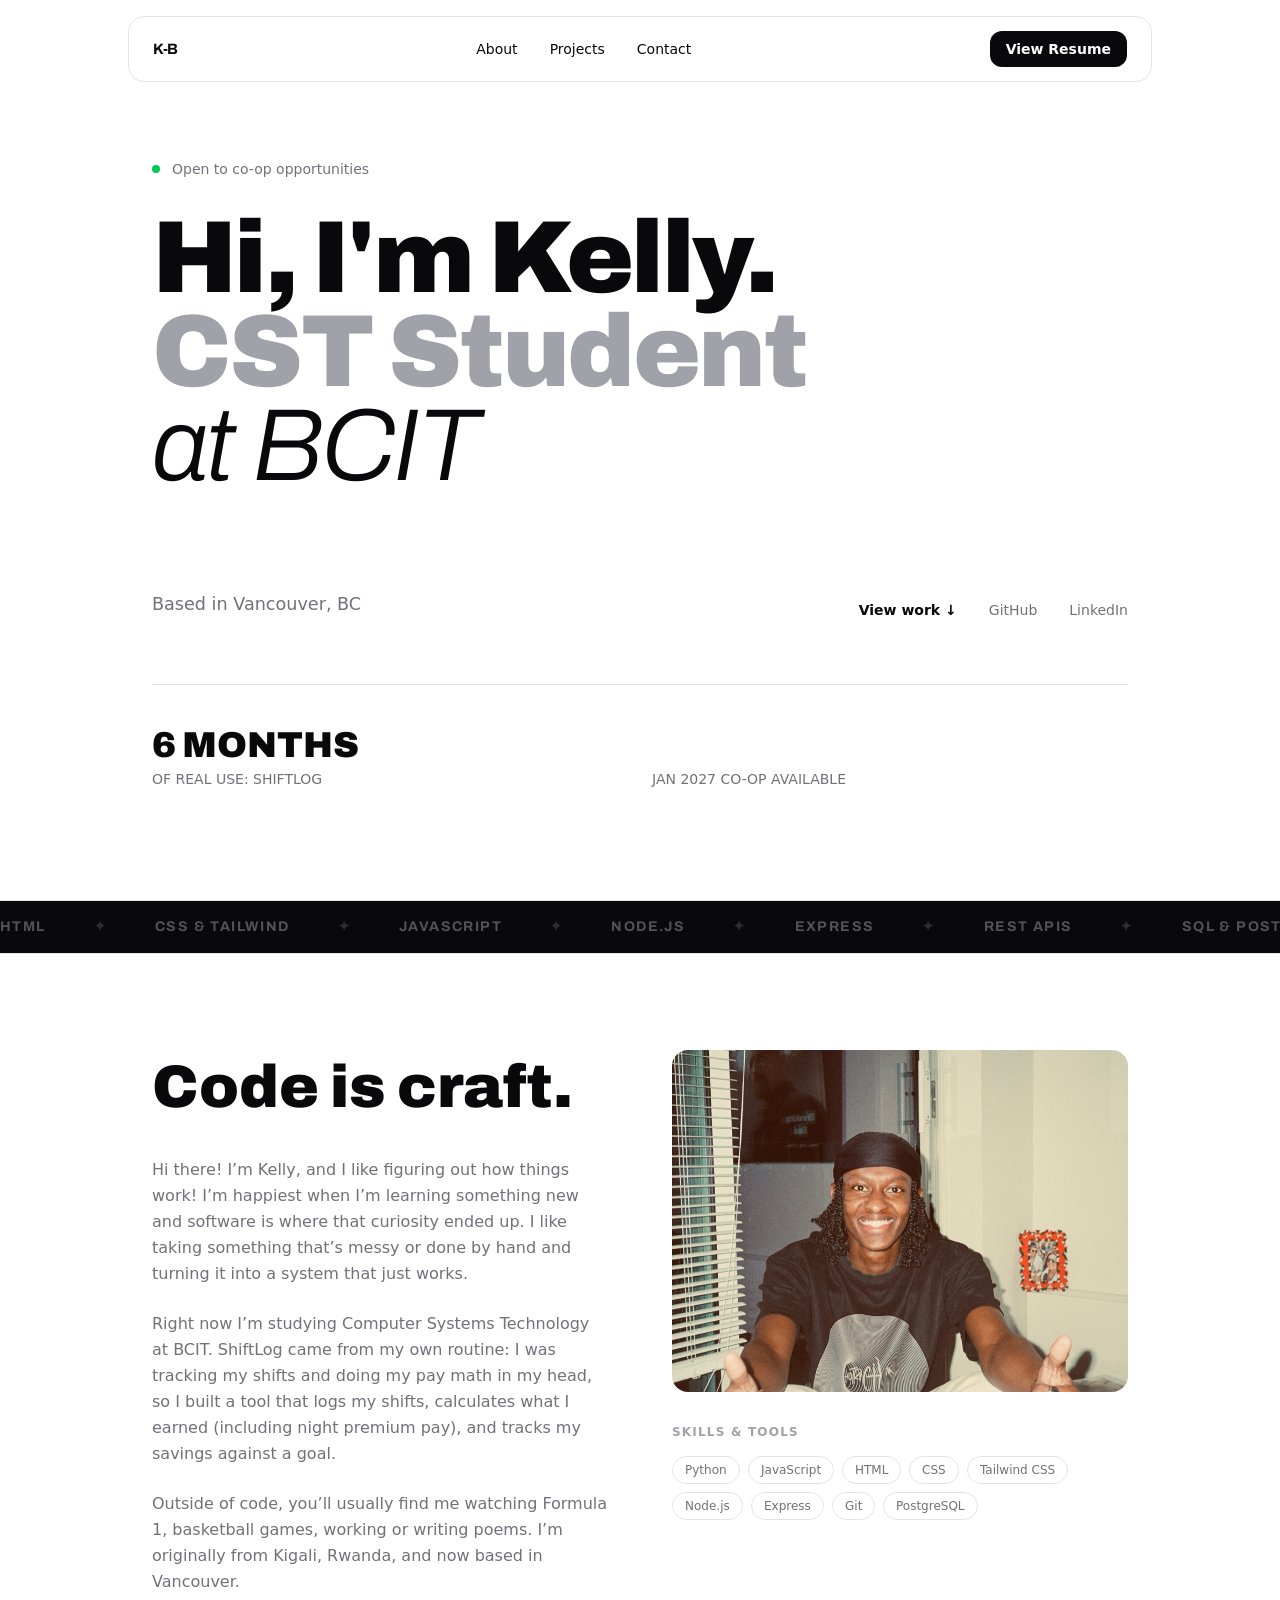
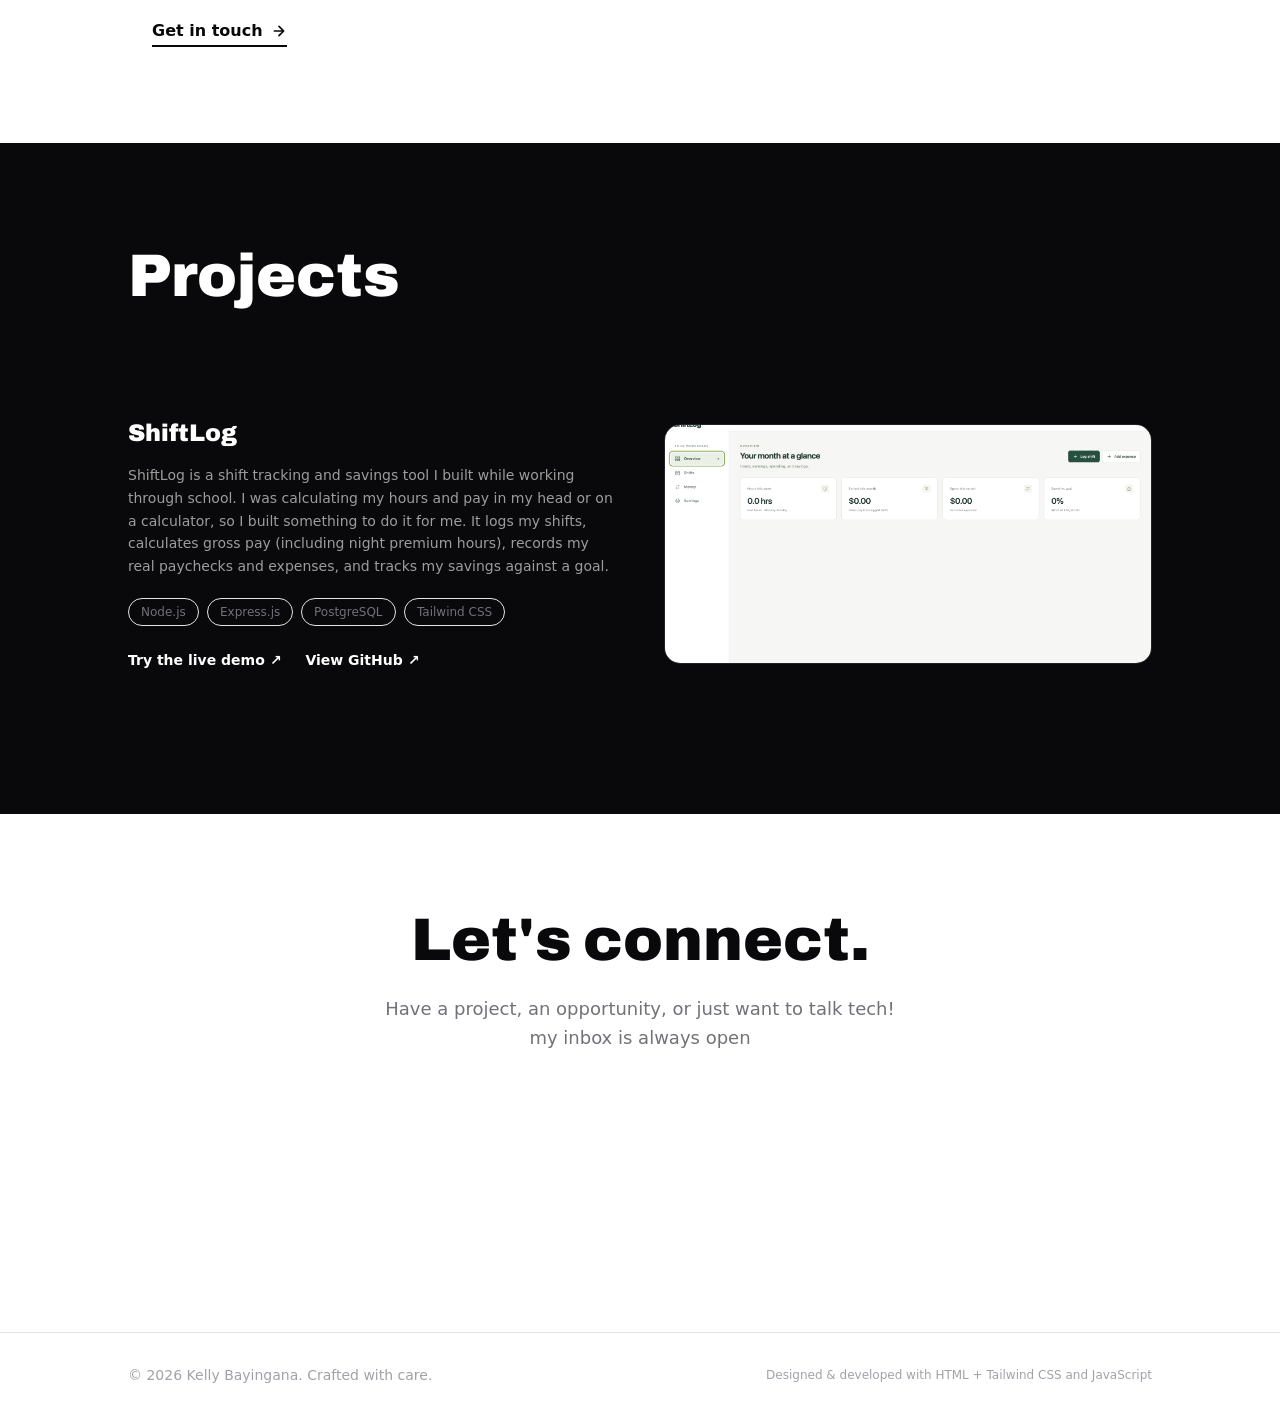
==== index.html @ 6900aba5 "Fix screenshot and resume, update skills and About, compress photo" ====
<!doctype html>
<html lang="en" class="scroll-smooth">
  <head>
    <!-- Google tag (gtag.js) -->
    <script
      async
      src="https://www.googletagmanager.com/gtag/js?id=G-3P38XYFNB3"
    ></script>
    <script>
      window.dataLayer = window.dataLayer || [];
      function gtag() {
        dataLayer.push(arguments);
      }
      gtag("js", new Date());

      gtag("config", "G-3P38XYFNB3");
    </script>
    <meta charset="UTF-8" />
    <meta name="viewport" content="width=device-width, initial-scale=1.0" />
    <title>Kelly Bayingana — CST Student</title>
    <link rel="preconnect" href="https://fonts.googleapis.com" />
    <link rel="preconnect" href="https://fonts.gstatic.com" crossorigin />
    <link
      href="https://fonts.googleapis.com/css2?family=Archivo:wght@300;400;500;600;700;800;900&family=Space+Grotesk:wght@300;400;500;600;700&display=swap"
      rel="stylesheet"
    />
    <!-- Tailwind compiled output -->
    <link rel="stylesheet" href="css/output.css" />
  </head>
  <body class="overflow-x-hidden">
    <!-- ── NAVBAR ────────────────────────────────── -->
    <header class="fixed top-4 left-4 right-4 z-50">
      <nav
        class="nav-blur border border-[#E4E4E7] rounded-2xl px-6 py-3.5 flex items-center justify-between max-w-5xl mx-auto"
      >
        <a
          href="#"
          class="nav-logo font-bold text-[15px] tracking-tight text-[#09090B]"
          style="font-family: &quot;Archivo&quot;, sans-serif"
          >K-B</a
        >
        <ul class="hidden md:flex items-center gap-8">
          <li>
            <a href="#about" class="nav-link text-sm font-medium">About</a>
          </li>
          <li>
            <a href="#work" class="nav-link text-sm font-medium">Projects</a>
          </li>
          <li>
            <a href="#contact" class="nav-link text-sm font-medium">Contact</a>
          </li>
        </ul>
        <a
          href="assets/RESUME.pdf?v=c0b8d7e1"
          target="_blank"
          class="nav-cta hidden md:inline-flex text-sm font-semibold px-4 py-2 bg-[#09090B] text-white rounded-xl hover:bg-zinc-800 transition-colors duration-200 cursor-pointer"
        >
          View Resume
        </a>

        <!-- Hamburger button — mobile only -->
        <button
          id="menuBtn"
          class="md:hidden flex items-center justify-center p-2 rounded-xl text-[#09090B] hover:bg-black/5 transition-colors duration-200 cursor-pointer"
          aria-label="Toggle menu"
        >
          <svg
            width="20"
            height="20"
            viewBox="0 0 24 24"
            fill="none"
            stroke="currentColor"
            stroke-width="2"
            stroke-linecap="round"
          >
            <line x1="3" y1="6" x2="21" y2="6" />
            <line x1="3" y1="12" x2="21" y2="12" />
            <line x1="3" y1="18" x2="21" y2="18" />
          </svg>
        </button>
      </nav>

      <!-- Mobile menu dropdown -->
      <div
        id="mobileMenu"
        class="hidden md:hidden mt-2 nav-blur border border-[#E4E4E7] rounded-2xl px-6 py-5 max-w-5xl mx-auto"
      >
        <ul class="flex flex-col gap-5">
          <li>
            <a href="#about" class="nav-link text-sm font-medium">About</a>
          </li>
          <li>
            <a href="#work" class="nav-link text-sm font-medium">Projects</a>
          </li>
          <li>
            <a href="#contact" class="nav-link text-sm font-medium">Contact</a>
          </li>
          <li class="pt-1 border-t border-[#E4E4E7]">
            <a
              href="assets/RESUME.pdf?v=c0b8d7e1"
              target="_blank"
              class="nav-cta inline-flex text-sm font-semibold px-4 py-2 bg-[#09090B] text-white rounded-xl hover:bg-zinc-800 transition-colors duration-200 cursor-pointer"
            >
              View Resume
            </a>
          </li>
        </ul>
      </div>
    </header>

    <!-- ── HERO ────────────────────────────────────── -->
    <section
      class="min-h-screen flex flex-col justify-center pt-28 pb-16 px-6 max-w-5xl mx-auto"
    >
      <div class="flex items-center gap-3 mb-8 reveal">
        <span class="w-2 h-2 rounded-full bg-green-500 animate-pulse"></span>
        <span class="text-sm text-[#71717A] font-medium"
          >Open to co-op opportunities</span
        >
      </div>

      <h1
        class="font-black text-[clamp(3rem,8vw,7rem)] leading-[0.92] tracking-tight text-[#09090B] mb-8 reveal reveal-delay-1"
        style="font-family: &quot;Archivo&quot;, sans-serif"
      >
        Hi, I'm Kelly.<br />
        <span class="text-[#A1A1AA]">CST Student </span><br />
        <span class="italic font-light"> at BCIT</span>
      </h1>

      <div
        class="flex flex-col md:flex-row md:items-end justify-between gap-16 reveal reveal-delay-2"
      >
        <p class="text-[1.1rem] text-[#71717A] leading-[1.8] max-w-[38rem]">
          <br />
          <br />
          Based in Vancouver, BC <br />
        </p>
        <div class="flex gap-8 shrink-0 items-center">
          <a
            href="#work"
            class="group link-hover text-sm font-semibold text-[#09090B] cursor-pointer"
            >View work <span class="arrow-bounce inline-block">↓</span></a
          >
          <a
            href="https://github.com/bayingana55"
            target="_blank"
            rel="noopener"
            class="link-hover text-sm font-medium text-[#71717A] hover:text-[#000000] transition-colors duration-300 cursor-pointer"
            >GitHub</a
          >
          <a
            href="https://www.linkedin.com/in/kelly-r-bayingana-7097701ba"
            target="_blank"
            rel="noopener"
            class="link-hover text-sm font-medium text-[#71717A] hover:text-[#0A66C2] transition-colors duration-300 cursor-pointer"
            >LinkedIn</a
          >
        </div>
      </div>

      <!-- Stats -->
      <div
        class="mt-16 pt-10 border-t border-[#E4E4E7] grid grid-cols-2 gap-6 reveal reveal-delay-3"
      >
        <div>
          <p
            class="font-black text-4xl text-[#09090B] stat-number"
            style="font-family: &quot;Archivo&quot;, sans-serif"
          >
            6 MONTHS
          </p>
          <p class="text-sm text-[#71717A] mt-1">OF REAL USE: SHIFTLOG</p>
        </div>
        <div>
          <p
            class="font-black text-4xl text-[#09090B] stat-number"
            style="font-family: &quot;Archivo&quot;, sans-serif"
          >
            <br />
          </p>
          <p class="text-sm text-[#71717A] mt-1">JAN 2027 CO-OP AVAILABLE</p>
        </div>
      </div>
    </section>

    <!-- ── MARQUEE ──────────────────────────────────── -->
    <div class="border-y border-[#E4E4E7] bg-[#09090B] py-4 overflow-hidden">
      <div
        class="flex whitespace-nowrap"
        style="animation: marquee 20s linear infinite"
      >
        <span
          class="marquee-inner flex gap-12 pr-12 text-white/30 font-bold text-sm uppercase tracking-widest"
          style="font-family: &quot;Archivo&quot;, sans-serif"
        >
          <span>HTML</span
          ><span class="text-white/15" aria-hidden="true">✦</span>
          <span>CSS &amp; TAILWIND</span
          ><span class="text-white/15" aria-hidden="true">✦</span>
          <span>JAVASCRIPT</span
          ><span class="text-white/15" aria-hidden="true">✦</span>
          <span>NODE.JS</span
          ><span class="text-white/15" aria-hidden="true">✦</span>
          <span>EXPRESS</span
          ><span class="text-white/15" aria-hidden="true">✦</span>
          <span>REST APIS</span
          ><span class="text-white/15" aria-hidden="true">✦</span>
          <span>SQL &amp; POSTGRESQL</span
          ><span class="text-white/15" aria-hidden="true">✦</span>
          <span>GIT &amp; GITHUB</span
          ><span class="text-white/15" aria-hidden="true">✦</span>
          <span>GITHUB ACTIONS</span
          ><span class="text-white/15" aria-hidden="true">✦</span>
          <span>PLAYWRIGHT TESTING</span
          ><span class="text-white/15" aria-hidden="true">✦</span>
          <span>PYTHON</span
          ><span class="text-white/15" aria-hidden="true">✦</span>
          <span>JAVA</span
          ><span class="text-white/15" aria-hidden="true">✦</span>
      </div>
    </div>

    <!-- ── ABOUT ────────────────────────────────────── -->
    <section id="about" class="py-24 px-6 max-w-5xl mx-auto">
      <div class="grid grid-cols-1 md:grid-cols-2 gap-16 items-start">
        <div>
          <h2
            class="font-black text-5xl md:text-6xl text-[#09090B] leading-tight mb-8 reveal reveal-delay-1"
            style="font-family: &quot;Archivo&quot;, sans-serif"
          >
            Code is craft.<br />
          </h2>
          <p class="text-[#71717A] leading-relaxed mb-6 reveal reveal-delay-2">
            Hi there! I’m Kelly, and I like figuring out how things work! I’m
            happiest when I’m learning something new and software is where that
            curiosity ended up. I like taking something that’s messy or done by
            hand and turning it into a system that just works.
          </p>
          <p class="text-[#71717A] leading-relaxed mb-6 reveal reveal-delay-2">
            Right now I’m studying Computer Systems Technology at BCIT. ShiftLog
            came from my own routine: I was tracking my shifts and doing my pay
            math in my head, so I built a tool that logs my shifts, calculates what
            I earned (including night premium pay), and tracks my savings
            against a goal.
          </p>
          <p class="text-[#71717A] leading-relaxed mb-6 reveal reveal-delay-2">
            Outside of code, you’ll usually find me watching Formula 1,
            basketball games, working or writing poems. I’m originally from
            Kigali, Rwanda, and now based in Vancouver.
          </p>

          <a
            href="#contact"
            class="group inline-flex items-center gap-2 font-semibold text-[#09090B] border-b-2 border-[#09090B] pb-0.5 hover:text-[#2563EB] hover:border-[#2563EB] transition-colors duration-200 cursor-pointer reveal reveal-delay-4"
          >
            Get in touch
            <svg
              class="arrow-slide inline-block"
              width="16"
              height="16"
              viewBox="0 0 24 24"
              fill="none"
              stroke="currentColor"
              stroke-width="2.5"
              stroke-linecap="round"
              stroke-linejoin="round"
            >
              <path d="M5 12h14M12 5l7 7-7 7" />
            </svg>
          </a>
        </div>

        <div class="reveal reveal-delay-2">
          <!-- Photo placeholder -->
          <div class="rounded-2xl overflow-hidden mb-8 aspect-[4/3]">
            <img
              src="assets/images/kelly.jpg"
              alt="Kelly Bayingana"
              class="w-full h-full object-cover scale-125 object-top"
            />
          </div>

          <!-- Skills -->
          <div>
            <p
              class="text-xs font-semibold text-[#A1A1AA] uppercase tracking-widest mb-4"
            >
              Skills & tools
            </p>
            <div class="flex flex-wrap gap-2">
              <span class="skill-tag">Python</span>
              <span class="skill-tag">JavaScript</span>
              <span class="skill-tag">HTML</span>
              <span class="skill-tag">CSS</span>
              <span class="skill-tag">Tailwind CSS</span>
              <span class="skill-tag">Node.js</span>
              <span class="skill-tag">Express</span>
              <span class="skill-tag">Git</span>
              <span class="skill-tag">PostgreSQL</span>
            </div>
          </div>
        </div>
      </div>
    </section>

    <!-- ── PROJECTS ────────────────────────────────────── -->
    <section id="work" class="py-24 px-6 bg-[#09090B]">
      <div class="max-w-5xl mx-auto">
        <div class="flex items-center justify-between mb-14 reveal">
          <h2
            class="font-black text-5xl md:text-6xl text-white leading-tight"
            style="font-family: &quot;Archivo&quot;, sans-serif"
          >
            Projects
          </h2>
        </div>

        <div class="divide-y divide-white/10">
          <!-- PROJECT SLOT 1 -->
          <div
            class="py-12 grid grid-cols-1 md:grid-cols-2 gap-12 items-center reveal"
          >
            <div class="flex flex-col gap-4">
              <h3
                class="font-black text-2xl text-white leading-tight"
                style="font-family: &quot;Archivo&quot;, sans-serif"
              >
                <strong>ShiftLog</strong>
              </h3>
              <p
                class="leading-relaxed text-sm"
                style="color: rgba(255, 255, 255, 0.6)"
              >
                ShiftLog is a shift tracking and savings tool I built while
                working through school. I was calculating my hours and pay in my
                head or on a calculator, so I built something to do it for me.
                It logs my shifts, calculates gross pay (including night premium
                hours), records my real paychecks and expenses, and tracks my
                savings against a goal. 
              </p>
              <div class="flex flex-wrap gap-2 mt-1">
                <span class="skill-tag">Node.js</span>
                <span class="skill-tag">Express.js</span>
                <span class="skill-tag">PostgreSQL</span>
                <span class="skill-tag">Tailwind CSS</span>
              </div>
              <div class="flex gap-6 mt-2">
                <a
                  href="https://bayingana55.github.io/ShiftLog/"
                  target="_blank"
                  rel="noopener noreferrer"
                  class="group link-hover text-sm font-semibold text-white"
                >
                  Try the live demo <span class="arrow-slide inline-block">↗</span>
                </a>
                <a
                  href="https://github.com/bayingana55/ShiftLog"
                  target="_blank"
                  rel="noopener noreferrer"
                  class="group link-hover text-sm font-semibold text-white"
                >
                  View GitHub <span class="arrow-slide inline-block">↗</span>
                </a>
              </div>
            </div>
            <a
              href="https://bayingana55.github.io/ShiftLog/"
              target="_blank"
              rel="noopener noreferrer"
              class="block rounded-2xl overflow-hidden border border-white/10 h-[240px] group"
            >
              <img
                src="assets/images/SHIFTLOG.png"
                alt="ShiftLog dashboard showing shifts, earnings, and savings goals"
                class="w-full h-full object-cover transition-transform duration-500 ease-out group-hover:scale-105"
              />
            </a>
          </div>
        </div>
      </div>
    </section>

    <!-- ── CONTACT ──────────────────────────────────── -->
    <section id="contact" class="py-24 px-6 max-w-5xl mx-auto">
      <div class="max-w-2xl mx-auto text-center">
        <h2
          class="font-black text-5xl md:text-6xl text-[#09090B] mb-6 reveal"
          style="font-family: &quot;Archivo&quot;, sans-serif"
        >
          Let's connect.
        </h2>
        <p
          class="text-[#71717A] text-lg leading-relaxed mb-12 reveal reveal-delay-2"
        >
          Have a project, an opportunity, or just want to talk tech! <br />
          my inbox is always open
        </p>

        <div class="reveal reveal-delay-3">
          <a
            href="mailto:bayingana55@gmail.com"
            class="inline-flex items-center gap-3 bg-[#09090B] text-white font-semibold text-lg px-8 py-4 rounded-2xl hover:bg-zinc-800 transition-colors duration-200 cursor-pointer mb-6 group"
          >
            <svg
              width="20"
              height="20"
              viewBox="0 0 24 24"
              fill="none"
              stroke="currentColor"
              stroke-width="2"
              stroke-linecap="round"
              stroke-linejoin="round"
            >
              <path
                d="M4 4h16c1.1 0 2 .9 2 2v12c0 1.1-.9 2-2 2H4c-1.1 0-2-.9-2-2V6c0-1.1.9-2 2-2z"
              />
              <polyline points="22,6 12,13 2,6" />
            </svg>
            Say hello
            <svg
              class="group-hover:translate-x-1 transition-transform duration-200"
              width="16"
              height="16"
              viewBox="0 0 24 24"
              fill="none"
              stroke="currentColor"
              stroke-width="2.5"
              stroke-linecap="round"
              stroke-linejoin="round"
            >
              <path d="M5 12h14M12 5l7 7-7 7" />
            </svg>
          </a>

          <div class="flex items-center justify-center gap-8 mt-8">
            <a
              href="https://github.com/bayingana55"
              target="_blank"
              rel="noopener"
              class="group link-hover text-sm font-medium text-[#71717A] cursor-pointer inline-flex items-center"
            >
              <svg
                width="18"
                height="18"
                viewBox="0 0 24 24"
                fill="currentColor"
                class="opacity-60 group-hover:opacity-100 group-hover:text-[#24292e] transition-all duration-300"
              >
                <path
                  d="M12 0C5.37 0 0 5.37 0 12c0 5.31 3.435 9.795 8.205 11.385.6.105.825-.255.825-.57 0-.285-.015-1.23-.015-2.235-3.015.555-3.795-.735-4.035-1.41-.135-.345-.72-1.41-1.23-1.695-.42-.225-1.02-.78-.015-.795.945-.015 1.62.87 1.845 1.23 1.08 1.815 2.805 1.305 3.495.99.105-.78.42-1.305.765-1.605-2.67-.3-5.46-1.335-5.46-5.925 0-1.305.465-2.385 1.23-3.225-.12-.3-.54-1.53.12-3.18 0 0 1.005-.315 3.3 1.23.96-.27 1.98-.405 3-.405s2.04.135 3 .405c2.295-1.56 3.3-1.23 3.3-1.23.66 1.65.24 2.88.12 3.18.765.84 1.23 1.905 1.23 3.225 0 4.605-2.805 5.625-5.475 5.925.435.375.81 1.095.81 2.22 0 1.605-.015 2.895-.015 3.3 0 .315.225.69.825.57A12.02 12.02 0 0 0 24 12c0-6.63-5.37-12-12-12z"
                />
              </svg>
              <span class="ml-2">GitHub</span>
            </a>
            <a
              href="https://www.linkedin.com/in/kelly-r-bayingana-7097701ba"
              target="_blank"
              rel="noopener"
              class="group link-hover text-sm font-medium text-[#71717A] cursor-pointer inline-flex items-center"
            >
              <svg
                width="18"
                height="18"
                viewBox="0 0 24 24"
                fill="currentColor"
                class="opacity-60 group-hover:opacity-100 group-hover:text-[#0A66C2] transition-all duration-300"
              >
                <path
                  d="M20.447 20.452h-3.554v-5.569c0-1.328-.027-3.037-1.852-3.037-1.853 0-2.136 1.445-2.136 2.939v5.667H9.351V9h3.414v1.561h.046c.477-.9 1.637-1.85 3.37-1.85 3.601 0 4.267 2.37 4.267 5.455v6.286zM5.337 7.433a2.062 2.062 0 0 1-2.063-2.065 2.064 2.064 0 1 1 2.063 2.065zm1.782 13.019H3.555V9h3.564v11.452zM22.225 0H1.771C.792 0 0 .774 0 1.729v20.542C0 23.227.792 24 1.771 24h20.451C23.2 24 24 23.227 24 22.271V1.729C24 .774 23.2 0 22.222 0h.003z"
                />
              </svg>

              <span class="ml-2"> LinkedIn</span>
            </a>
          </div>
        </div>
      </div>
    </section>

    <!-- ── FOOTER ───────────────────────────────────── -->
    <footer class="border-t border-[#E4E4E7] py-8 px-6">
      <div
        class="max-w-5xl mx-auto flex flex-col md:flex-row items-center justify-between gap-4"
      >
        <p class="text-sm text-[#A1A1AA]">
          © 2026 Kelly Bayingana. Crafted with care.
        </p>
        <p class="text-xs text-[#A1A1AA]">
          Designed &amp; developed with HTML + Tailwind CSS and JavaScript
        </p>
      </div>
    </footer>

    <!-- External JavaScript -->
    <script src="js/main.js"></script>
  </body>
</html>
---- css/output.css ----
/*! tailwindcss v4.3.0 | MIT License | https://tailwindcss.com */
@layer properties;
@layer theme, base, components, utilities;
@layer theme {
  :root, :host {
    --font-sans: ui-sans-serif, system-ui, sans-serif, "Apple Color Emoji",
      "Segoe UI Emoji", "Segoe UI Symbol", "Noto Color Emoji";
    --font-mono: ui-monospace, SFMono-Regular, Menlo, Monaco, Consolas, "Liberation Mono",
      "Courier New", monospace;
    --color-green-500: oklch(72.3% 0.219 149.579);
    --color-zinc-800: oklch(27.4% 0.006 286.033);
    --color-black: #000;
    --color-white: #fff;
    --spacing: 0.25rem;
    --container-2xl: 42rem;
    --container-5xl: 64rem;
    --text-xs: 0.75rem;
    --text-xs--line-height: calc(1 / 0.75);
    --text-sm: 0.875rem;
    --text-sm--line-height: calc(1.25 / 0.875);
    --text-lg: 1.125rem;
    --text-lg--line-height: calc(1.75 / 1.125);
    --text-2xl: 1.5rem;
    --text-2xl--line-height: calc(2 / 1.5);
    --text-4xl: 2.25rem;
    --text-4xl--line-height: calc(2.5 / 2.25);
    --text-5xl: 3rem;
    --text-5xl--line-height: 1;
    --text-6xl: 3.75rem;
    --text-6xl--line-height: 1;
    --font-weight-light: 300;
    --font-weight-medium: 500;
    --font-weight-semibold: 600;
    --font-weight-bold: 700;
    --font-weight-black: 900;
    --tracking-tight: -0.025em;
    --tracking-widest: 0.1em;
    --leading-tight: 1.25;
    --leading-relaxed: 1.625;
    --radius-xl: 0.75rem;
    --radius-2xl: 1rem;
    --ease-out: cubic-bezier(0, 0, 0.2, 1);
    --animate-pulse: pulse 2s cubic-bezier(0.4, 0, 0.6, 1) infinite;
    --default-transition-duration: 150ms;
    --default-transition-timing-function: cubic-bezier(0.4, 0, 0.2, 1);
    --default-font-family: var(--font-sans);
    --default-mono-font-family: var(--font-mono);
  }
}
@layer base {
  *, ::after, ::before, ::backdrop, ::file-selector-button {
    box-sizing: border-box;
    margin: 0;
    padding: 0;
    border: 0 solid;
  }
  html, :host {
    line-height: 1.5;
    -webkit-text-size-adjust: 100%;
    tab-size: 4;
    font-family: var(--default-font-family, ui-sans-serif, system-ui, sans-serif, "Apple Color Emoji", "Segoe UI Emoji", "Segoe UI Symbol", "Noto Color Emoji");
    font-feature-settings: var(--default-font-feature-settings, normal);
    font-variation-settings: var(--default-font-variation-settings, normal);
    -webkit-tap-highlight-color: transparent;
  }
  hr {
    height: 0;
    color: inherit;
    border-top-width: 1px;
  }
  abbr:where([title]) {
    -webkit-text-decoration: underline dotted;
    text-decoration: underline dotted;
  }
  h1, h2, h3, h4, h5, h6 {
    font-size: inherit;
    font-weight: inherit;
  }
  a {
    color: inherit;
    -webkit-text-decoration: inherit;
    text-decoration: inherit;
  }
  b, strong {
    font-weight: bolder;
  }
  code, kbd, samp, pre {
    font-family: var(--default-mono-font-family, ui-monospace, SFMono-Regular, Menlo, Monaco, Consolas, "Liberation Mono", "Courier New", monospace);
    font-feature-settings: var(--default-mono-font-feature-settings, normal);
    font-variation-settings: var(--default-mono-font-variation-settings, normal);
    font-size: 1em;
  }
  small {
    font-size: 80%;
  }
  sub, sup {
    font-size: 75%;
    line-height: 0;
    position: relative;
    vertical-align: baseline;
  }
  sub {
    bottom: -0.25em;
  }
  sup {
    top: -0.5em;
  }
  table {
    text-indent: 0;
    border-color: inherit;
    border-collapse: collapse;
  }
  :-moz-focusring {
    outline: auto;
  }
  progress {
    vertical-align: baseline;
  }
  summary {
    display: list-item;
  }
  ol, ul, menu {
    list-style: none;
  }
  img, svg, video, canvas, audio, iframe, embed, object {
    display: block;
    vertical-align: middle;
  }
  img, video {
    max-width: 100%;
    height: auto;
  }
  button, input, select, optgroup, textarea, ::file-selector-button {
    font: inherit;
    font-feature-settings: inherit;
    font-variation-settings: inherit;
    letter-spacing: inherit;
    color: inherit;
    border-radius: 0;
    background-color: transparent;
    opacity: 1;
  }
  :where(select:is([multiple], [size])) optgroup {
    font-weight: bolder;
  }
  :where(select:is([multiple], [size])) optgroup option {
    padding-inline-start: 20px;
  }
  ::file-selector-button {
    margin-inline-end: 4px;
  }
  ::placeholder {
    opacity: 1;
  }
  @supports (not (-webkit-appearance: -apple-pay-button))  or (contain-intrinsic-size: 1px) {
    ::placeholder {
      color: currentcolor;
      @supports (color: color-mix(in lab, red, red)) {
        color: color-mix(in oklab, currentcolor 50%, transparent);
      }
    }
  }
  textarea {
    resize: vertical;
  }
  ::-webkit-search-decoration {
    -webkit-appearance: none;
  }
  ::-webkit-date-and-time-value {
    min-height: 1lh;
    text-align: inherit;
  }
  ::-webkit-datetime-edit {
    display: inline-flex;
  }
  ::-webkit-datetime-edit-fields-wrapper {
    padding: 0;
  }
  ::-webkit-datetime-edit, ::-webkit-datetime-edit-year-field, ::-webkit-datetime-edit-month-field, ::-webkit-datetime-edit-day-field, ::-webkit-datetime-edit-hour-field, ::-webkit-datetime-edit-minute-field, ::-webkit-datetime-edit-second-field, ::-webkit-datetime-edit-millisecond-field, ::-webkit-datetime-edit-meridiem-field {
    padding-block: 0;
  }
  ::-webkit-calendar-picker-indicator {
    line-height: 1;
  }
  :-moz-ui-invalid {
    box-shadow: none;
  }
  button, input:where([type="button"], [type="reset"], [type="submit"]), ::file-selector-button {
    appearance: button;
  }
  ::-webkit-inner-spin-button, ::-webkit-outer-spin-button {
    height: auto;
  }
  [hidden]:where(:not([hidden="until-found"])) {
    display: none !important;
  }
}
@layer utilities {
  .visible {
    visibility: visible;
  }
  .fixed {
    position: fixed;
  }
  .top-4 {
    top: calc(var(--spacing) * 4);
  }
  .right-4 {
    right: calc(var(--spacing) * 4);
  }
  .left-4 {
    left: calc(var(--spacing) * 4);
  }
  .z-50 {
    z-index: 50;
  }
  .mx-auto {
    margin-inline: auto;
  }
  .mt-1 {
    margin-top: calc(var(--spacing) * 1);
  }
  .mt-2 {
    margin-top: calc(var(--spacing) * 2);
  }
  .mt-8 {
    margin-top: calc(var(--spacing) * 8);
  }
  .mt-16 {
    margin-top: calc(var(--spacing) * 16);
  }
  .mb-4 {
    margin-bottom: calc(var(--spacing) * 4);
  }
  .mb-6 {
    margin-bottom: calc(var(--spacing) * 6);
  }
  .mb-8 {
    margin-bottom: calc(var(--spacing) * 8);
  }
  .mb-12 {
    margin-bottom: calc(var(--spacing) * 12);
  }
  .mb-14 {
    margin-bottom: calc(var(--spacing) * 14);
  }
  .ml-2 {
    margin-left: calc(var(--spacing) * 2);
  }
  .block {
    display: block;
  }
  .flex {
    display: flex;
  }
  .grid {
    display: grid;
  }
  .hidden {
    display: none;
  }
  .inline-block {
    display: inline-block;
  }
  .inline-flex {
    display: inline-flex;
  }
  .aspect-\[4\/3\] {
    aspect-ratio: 4/3;
  }
  .h-2 {
    height: calc(var(--spacing) * 2);
  }
  .h-\[240px\] {
    height: 240px;
  }
  .h-full {
    height: 100%;
  }
  .min-h-screen {
    min-height: 100vh;
  }
  .w-2 {
    width: calc(var(--spacing) * 2);
  }
  .w-full {
    width: 100%;
  }
  .max-w-2xl {
    max-width: var(--container-2xl);
  }
  .max-w-5xl {
    max-width: var(--container-5xl);
  }
  .max-w-\[38rem\] {
    max-width: 38rem;
  }
  .shrink-0 {
    flex-shrink: 0;
  }
  .grow {
    flex-grow: 1;
  }
  .scale-125 {
    --tw-scale-x: 125%;
    --tw-scale-y: 125%;
    --tw-scale-z: 125%;
    scale: var(--tw-scale-x) var(--tw-scale-y);
  }
  .transform {
    transform: var(--tw-rotate-x,) var(--tw-rotate-y,) var(--tw-rotate-z,) var(--tw-skew-x,) var(--tw-skew-y,);
  }
  .animate-pulse {
    animation: var(--animate-pulse);
  }
  .cursor-pointer {
    cursor: pointer;
  }
  .grid-cols-1 {
    grid-template-columns: repeat(1, minmax(0, 1fr));
  }
  .grid-cols-2 {
    grid-template-columns: repeat(2, minmax(0, 1fr));
  }
  .flex-col {
    flex-direction: column;
  }
  .flex-wrap {
    flex-wrap: wrap;
  }
  .items-center {
    align-items: center;
  }
  .items-start {
    align-items: flex-start;
  }
  .justify-between {
    justify-content: space-between;
  }
  .justify-center {
    justify-content: center;
  }
  .gap-2 {
    gap: calc(var(--spacing) * 2);
  }
  .gap-3 {
    gap: calc(var(--spacing) * 3);
  }
  .gap-4 {
    gap: calc(var(--spacing) * 4);
  }
  .gap-5 {
    gap: calc(var(--spacing) * 5);
  }
  .gap-6 {
    gap: calc(var(--spacing) * 6);
  }
  .gap-8 {
    gap: calc(var(--spacing) * 8);
  }
  .gap-12 {
    gap: calc(var(--spacing) * 12);
  }
  .gap-16 {
    gap: calc(var(--spacing) * 16);
  }
  .divide-y {
    :where(& > :not(:last-child)) {
      --tw-divide-y-reverse: 0;
      border-bottom-style: var(--tw-border-style);
      border-top-style: var(--tw-border-style);
      border-top-width: calc(1px * var(--tw-divide-y-reverse));
      border-bottom-width: calc(1px * calc(1 - var(--tw-divide-y-reverse)));
    }
  }
  .divide-white\/10 {
    :where(& > :not(:last-child)) {
      border-color: color-mix(in srgb, #fff 10%, transparent);
      @supports (color: color-mix(in lab, red, red)) {
        border-color: color-mix(in oklab, var(--color-white) 10%, transparent);
      }
    }
  }
  .overflow-hidden {
    overflow: hidden;
  }
  .overflow-x-hidden {
    overflow-x: hidden;
  }
  .scroll-smooth {
    scroll-behavior: smooth;
  }
  .rounded-2xl {
    border-radius: var(--radius-2xl);
  }
  .rounded-full {
    border-radius: calc(infinity * 1px);
  }
  .rounded-xl {
    border-radius: var(--radius-xl);
  }
  .border {
    border-style: var(--tw-border-style);
    border-width: 1px;
  }
  .border-y {
    border-block-style: var(--tw-border-style);
    border-block-width: 1px;
  }
  .border-t {
    border-top-style: var(--tw-border-style);
    border-top-width: 1px;
  }
  .border-b-2 {
    border-bottom-style: var(--tw-border-style);
    border-bottom-width: 2px;
  }
  .border-\[\#09090B\] {
    border-color: #09090B;
  }
  .border-\[\#E4E4E7\] {
    border-color: #E4E4E7;
  }
  .border-white\/10 {
    border-color: color-mix(in srgb, #fff 10%, transparent);
    @supports (color: color-mix(in lab, red, red)) {
      border-color: color-mix(in oklab, var(--color-white) 10%, transparent);
    }
  }
  .bg-\[\#09090B\] {
    background-color: #09090B;
  }
  .bg-green-500 {
    background-color: var(--color-green-500);
  }
  .object-cover {
    object-fit: cover;
  }
  .object-top {
    object-position: top;
  }
  .p-2 {
    padding: calc(var(--spacing) * 2);
  }
  .px-4 {
    padding-inline: calc(var(--spacing) * 4);
  }
  .px-6 {
    padding-inline: calc(var(--spacing) * 6);
  }
  .px-8 {
    padding-inline: calc(var(--spacing) * 8);
  }
  .py-2 {
    padding-block: calc(var(--spacing) * 2);
  }
  .py-3\.5 {
    padding-block: calc(var(--spacing) * 3.5);
  }
  .py-4 {
    padding-block: calc(var(--spacing) * 4);
  }
  .py-5 {
    padding-block: calc(var(--spacing) * 5);
  }
  .py-8 {
    padding-block: calc(var(--spacing) * 8);
  }
  .py-12 {
    padding-block: calc(var(--spacing) * 12);
  }
  .py-24 {
    padding-block: calc(var(--spacing) * 24);
  }
  .pt-1 {
    padding-top: calc(var(--spacing) * 1);
  }
  .pt-10 {
    padding-top: calc(var(--spacing) * 10);
  }
  .pt-28 {
    padding-top: calc(var(--spacing) * 28);
  }
  .pr-12 {
    padding-right: calc(var(--spacing) * 12);
  }
  .pb-0\.5 {
    padding-bottom: calc(var(--spacing) * 0.5);
  }
  .pb-16 {
    padding-bottom: calc(var(--spacing) * 16);
  }
  .text-center {
    text-align: center;
  }
  .text-2xl {
    font-size: var(--text-2xl);
    line-height: var(--tw-leading, var(--text-2xl--line-height));
  }
  .text-4xl {
    font-size: var(--text-4xl);
    line-height: var(--tw-leading, var(--text-4xl--line-height));
  }
  .text-5xl {
    font-size: var(--text-5xl);
    line-height: var(--tw-leading, var(--text-5xl--line-height));
  }
  .text-lg {
    font-size: var(--text-lg);
    line-height: var(--tw-leading, var(--text-lg--line-height));
  }
  .text-sm {
    font-size: var(--text-sm);
    line-height: var(--tw-leading, var(--text-sm--line-height));
  }
  .text-xs {
    font-size: var(--text-xs);
    line-height: var(--tw-leading, var(--text-xs--line-height));
  }
  .text-\[1\.1rem\] {
    font-size: 1.1rem;
  }
  .text-\[15px\] {
    font-size: 15px;
  }
  .text-\[clamp\(3rem\,8vw\,7rem\)\] {
    font-size: clamp(3rem, 8vw, 7rem);
  }
  .leading-\[0\.92\] {
    --tw-leading: 0.92;
    line-height: 0.92;
  }
  .leading-\[1\.8\] {
    --tw-leading: 1.8;
    line-height: 1.8;
  }
  .leading-relaxed {
    --tw-leading: var(--leading-relaxed);
    line-height: var(--leading-relaxed);
  }
  .leading-tight {
    --tw-leading: var(--leading-tight);
    line-height: var(--leading-tight);
  }
  .font-black {
    --tw-font-weight: var(--font-weight-black);
    font-weight: var(--font-weight-black);
  }
  .font-bold {
    --tw-font-weight: var(--font-weight-bold);
    font-weight: var(--font-weight-bold);
  }
  .font-light {
    --tw-font-weight: var(--font-weight-light);
    font-weight: var(--font-weight-light);
  }
  .font-medium {
    --tw-font-weight: var(--font-weight-medium);
    font-weight: var(--font-weight-medium);
  }
  .font-semibold {
    --tw-font-weight: var(--font-weight-semibold);
    font-weight: var(--font-weight-semibold);
  }
  .tracking-tight {
    --tw-tracking: var(--tracking-tight);
    letter-spacing: var(--tracking-tight);
  }
  .tracking-widest {
    --tw-tracking: var(--tracking-widest);
    letter-spacing: var(--tracking-widest);
  }
  .whitespace-nowrap {
    white-space: nowrap;
  }
  .text-\[\#09090B\] {
    color: #09090B;
  }
  .text-\[\#71717A\] {
    color: #71717A;
  }
  .text-\[\#A1A1AA\] {
    color: #A1A1AA;
  }
  .text-white {
    color: var(--color-white);
  }
  .text-white\/15 {
    color: color-mix(in srgb, #fff 15%, transparent);
    @supports (color: color-mix(in lab, red, red)) {
      color: color-mix(in oklab, var(--color-white) 15%, transparent);
    }
  }
  .text-white\/30 {
    color: color-mix(in srgb, #fff 30%, transparent);
    @supports (color: color-mix(in lab, red, red)) {
      color: color-mix(in oklab, var(--color-white) 30%, transparent);
    }
  }
  .uppercase {
    text-transform: uppercase;
  }
  .italic {
    font-style: italic;
  }
  .opacity-60 {
    opacity: 60%;
  }
  .ring {
    --tw-ring-shadow: var(--tw-ring-inset,) 0 0 0 calc(1px + var(--tw-ring-offset-width)) var(--tw-ring-color, currentcolor);
    box-shadow: var(--tw-inset-shadow), var(--tw-inset-ring-shadow), var(--tw-ring-offset-shadow), var(--tw-ring-shadow), var(--tw-shadow);
  }
  .transition-all {
    transition-property: all;
    transition-timing-function: var(--tw-ease, var(--default-transition-timing-function));
    transition-duration: var(--tw-duration, var(--default-transition-duration));
  }
  .transition-colors {
    transition-property: color, background-color, border-color, outline-color, text-decoration-color, fill, stroke, --tw-gradient-from, --tw-gradient-via, --tw-gradient-to;
    transition-timing-function: var(--tw-ease, var(--default-transition-timing-function));
    transition-duration: var(--tw-duration, var(--default-transition-duration));
  }
  .transition-transform {
    transition-property: transform, translate, scale, rotate;
    transition-timing-function: var(--tw-ease, var(--default-transition-timing-function));
    transition-duration: var(--tw-duration, var(--default-transition-duration));
  }
  .duration-200 {
    --tw-duration: 200ms;
    transition-duration: 200ms;
  }
  .duration-300 {
    --tw-duration: 300ms;
    transition-duration: 300ms;
  }
  .duration-500 {
    --tw-duration: 500ms;
    transition-duration: 500ms;
  }
  .ease-out {
    --tw-ease: var(--ease-out);
    transition-timing-function: var(--ease-out);
  }
  .group-hover\:translate-x-1 {
    &:is(:where(.group):hover *) {
      @media (hover: hover) {
        --tw-translate-x: calc(var(--spacing) * 1);
        translate: var(--tw-translate-x) var(--tw-translate-y);
      }
    }
  }
  .group-hover\:scale-105 {
    &:is(:where(.group):hover *) {
      @media (hover: hover) {
        --tw-scale-x: 105%;
        --tw-scale-y: 105%;
        --tw-scale-z: 105%;
        scale: var(--tw-scale-x) var(--tw-scale-y);
      }
    }
  }
  .group-hover\:text-\[\#0A66C2\] {
    &:is(:where(.group):hover *) {
      @media (hover: hover) {
        color: #0A66C2;
      }
    }
  }
  .group-hover\:text-\[\#24292e\] {
    &:is(:where(.group):hover *) {
      @media (hover: hover) {
        color: #24292e;
      }
    }
  }
  .group-hover\:opacity-100 {
    &:is(:where(.group):hover *) {
      @media (hover: hover) {
        opacity: 100%;
      }
    }
  }
  .hover\:border-\[\#2563EB\] {
    &:hover {
      @media (hover: hover) {
        border-color: #2563EB;
      }
    }
  }
  .hover\:bg-black\/5 {
    &:hover {
      @media (hover: hover) {
        background-color: color-mix(in srgb, #000 5%, transparent);
        @supports (color: color-mix(in lab, red, red)) {
          background-color: color-mix(in oklab, var(--color-black) 5%, transparent);
        }
      }
    }
  }
  .hover\:bg-zinc-800 {
    &:hover {
      @media (hover: hover) {
        background-color: var(--color-zinc-800);
      }
    }
  }
  .hover\:text-\[\#0A66C2\] {
    &:hover {
      @media (hover: hover) {
        color: #0A66C2;
      }
    }
  }
  .hover\:text-\[\#000000\] {
    &:hover {
      @media (hover: hover) {
        color: #000000;
      }
    }
  }
  .hover\:text-\[\#2563EB\] {
    &:hover {
      @media (hover: hover) {
        color: #2563EB;
      }
    }
  }
  .md\:flex {
    @media (width >= 48rem) {
      display: flex;
    }
  }
  .md\:hidden {
    @media (width >= 48rem) {
      display: none;
    }
  }
  .md\:inline-flex {
    @media (width >= 48rem) {
      display: inline-flex;
    }
  }
  .md\:grid-cols-2 {
    @media (width >= 48rem) {
      grid-template-columns: repeat(2, minmax(0, 1fr));
    }
  }
  .md\:flex-row {
    @media (width >= 48rem) {
      flex-direction: row;
    }
  }
  .md\:items-end {
    @media (width >= 48rem) {
      align-items: flex-end;
    }
  }
  .md\:text-6xl {
    @media (width >= 48rem) {
      font-size: var(--text-6xl);
      line-height: var(--tw-leading, var(--text-6xl--line-height));
    }
  }
}
@keyframes marquee {
  0% {
    transform: translateX(0);
  }
  100% {
    transform: translateX(-50%);
  }
}
@keyframes bounce-arrow {
  0%, 100% {
    transform: translateY(0);
  }
  50% {
    transform: translateY(5px);
  }
}
.arrow-bounce {
  will-change: transform;
}
.group:hover .arrow-bounce {
  animation: bounce-arrow 0.7s ease-in-out infinite;
}
@keyframes slide-right {
  0%, 100% {
    transform: translateX(0);
  }
  50% {
    transform: translateX(5px);
  }
}
.arrow-slide {
  will-change: transform;
}
.group:hover .arrow-slide {
  animation: slide-right 0.7s ease-in-out infinite;
}
.skill-tag {
  display: inline-block;
  font-size: 0.75rem;
  font-weight: 500;
  color: #71717A;
  border: 1px solid #E4E4E7;
  padding: 0.25rem 0.75rem;
  border-radius: 9999px;
  cursor: default;
  transition: border-color 0.2s ease;
  will-change: transform;
}
@keyframes tag-heartbeat {
  0% {
    transform: scale(1);
  }
  35% {
    transform: scale(1.1);
  }
  55% {
    transform: scale(0.97);
  }
  100% {
    transform: scale(1);
  }
}
.skill-tag:hover {
  animation: tag-heartbeat 0.45s ease-out forwards;
  border-color: #A1A1AA;
}
.nav-blur {
  background-color: rgba(255, 255, 255, 0.1);
  -webkit-backdrop-filter: blur(12px);
  backdrop-filter: blur(12px);
  transform: translateZ(0);
  isolation: isolate;
}
.nav-link {
  color: #09090B;
  transition: color 0.3s ease;
}
.nav-logo {
  transition: color 0.3s ease;
}
.nav-cta {
  transition: background-color 0.3s ease, color 0.3s ease;
}
nav.nav-dark {
  border-color: rgba(255, 255, 255, 0.15) !important;
  transition: border-color 0.3s ease;
}
nav.nav-dark .nav-logo {
  color: white !important;
}
nav.nav-dark .nav-link {
  color: white !important;
}
nav.nav-dark .nav-cta {
  background-color: white !important;
  color: #09090B !important;
}
a[href*="github"]:hover svg {
  opacity: 1;
  color: #24292e;
}
a[href*="linkedin"]:hover svg {
  opacity: 1;
  color: #0A66C2;
}
.reveal {
  opacity: 0;
  transform: translateY(24px);
  transition: opacity 0.6s ease, transform 0.6s ease;
}
.reveal.visible {
  opacity: 1;
  transform: translateY(0);
}
.reveal-delay-1 {
  transition-delay: 0.1s;
}
.reveal-delay-2 {
  transition-delay: 0.2s;
}
.reveal-delay-3 {
  transition-delay: 0.3s;
}
.reveal-delay-4 {
  transition-delay: 0.4s;
}
.cursor-dot, .cursor-ring {
  position: fixed;
  top: 0;
  left: 0;
  z-index: 9999;
  pointer-events: none;
  border-radius: 9999px;
  opacity: 0;
  transition: opacity 0.2s ease;
  will-change: transform;
}
.cursor-dot {
  width: 8px;
  height: 8px;
  background-color: #2A7A4B;
}
.cursor-ring {
  width: 36px;
  height: 36px;
  border: 1.5px solid #2A7A4B;
  background-color: transparent;
  transition: opacity 0.2s ease, width 0.2s ease, height 0.2s ease, background-color 0.2s ease;
}
.cursor-ring.is-hovering {
  width: 64px;
  height: 64px;
  background-color: rgba(42, 122, 75, 0.15);
}
html.cursor-visible .cursor-dot, html.cursor-visible .cursor-ring {
  opacity: 1;
}
html.has-custom-cursor, html.has-custom-cursor * {
  cursor: none !important;
}
@property --tw-scale-x {
  syntax: "*";
  inherits: false;
  initial-value: 1;
}
@property --tw-scale-y {
  syntax: "*";
  inherits: false;
  initial-value: 1;
}
@property --tw-scale-z {
  syntax: "*";
  inherits: false;
  initial-value: 1;
}
@property --tw-rotate-x {
  syntax: "*";
  inherits: false;
}
@property --tw-rotate-y {
  syntax: "*";
  inherits: false;
}
@property --tw-rotate-z {
  syntax: "*";
  inherits: false;
}
@property --tw-skew-x {
  syntax: "*";
  inherits: false;
}
@property --tw-skew-y {
  syntax: "*";
  inherits: false;
}
@property --tw-divide-y-reverse {
  syntax: "*";
  inherits: false;
  initial-value: 0;
}
@property --tw-border-style {
  syntax: "*";
  inherits: false;
  initial-value: solid;
}
@property --tw-leading {
  syntax: "*";
  inherits: false;
}
@property --tw-font-weight {
  syntax: "*";
  inherits: false;
}
@property --tw-tracking {
  syntax: "*";
  inherits: false;
}
@property --tw-shadow {
  syntax: "*";
  inherits: false;
  initial-value: 0 0 #0000;
}
@property --tw-shadow-color {
  syntax: "*";
  inherits: false;
}
@property --tw-shadow-alpha {
  syntax: "<percentage>";
  inherits: false;
  initial-value: 100%;
}
@property --tw-inset-shadow {
  syntax: "*";
  inherits: false;
  initial-value: 0 0 #0000;
}
@property --tw-inset-shadow-color {
  syntax: "*";
  inherits: false;
}
@property --tw-inset-shadow-alpha {
  syntax: "<percentage>";
  inherits: false;
  initial-value: 100%;
}
@property --tw-ring-color {
  syntax: "*";
  inherits: false;
}
@property --tw-ring-shadow {
  syntax: "*";
  inherits: false;
  initial-value: 0 0 #0000;
}
@property --tw-inset-ring-color {
  syntax: "*";
  inherits: false;
}
@property --tw-inset-ring-shadow {
  syntax: "*";
  inherits: false;
  initial-value: 0 0 #0000;
}
@property --tw-ring-inset {
  syntax: "*";
  inherits: false;
}
@property --tw-ring-offset-width {
  syntax: "<length>";
  inherits: false;
  initial-value: 0px;
}
@property --tw-ring-offset-color {
  syntax: "*";
  inherits: false;
  initial-value: #fff;
}
@property --tw-ring-offset-shadow {
  syntax: "*";
  inherits: false;
  initial-value: 0 0 #0000;
}
@property --tw-duration {
  syntax: "*";
  inherits: false;
}
@property --tw-ease {
  syntax: "*";
  inherits: false;
}
@property --tw-translate-x {
  syntax: "*";
  inherits: false;
  initial-value: 0;
}
@property --tw-translate-y {
  syntax: "*";
  inherits: false;
  initial-value: 0;
}
@property --tw-translate-z {
  syntax: "*";
  inherits: false;
  initial-value: 0;
}
@keyframes pulse {
  50% {
    opacity: 0.5;
  }
}
@layer properties {
  @supports ((-webkit-hyphens: none) and (not (margin-trim: inline))) or ((-moz-orient: inline) and (not (color:rgb(from red r g b)))) {
    *, ::before, ::after, ::backdrop {
      --tw-scale-x: 1;
      --tw-scale-y: 1;
      --tw-scale-z: 1;
      --tw-rotate-x: initial;
      --tw-rotate-y: initial;
      --tw-rotate-z: initial;
      --tw-skew-x: initial;
      --tw-skew-y: initial;
      --tw-divide-y-reverse: 0;
      --tw-border-style: solid;
      --tw-leading: initial;
      --tw-font-weight: initial;
      --tw-tracking: initial;
      --tw-shadow: 0 0 #0000;
      --tw-shadow-color: initial;
      --tw-shadow-alpha: 100%;
      --tw-inset-shadow: 0 0 #0000;
      --tw-inset-shadow-color: initial;
      --tw-inset-shadow-alpha: 100%;
      --tw-ring-color: initial;
      --tw-ring-shadow: 0 0 #0000;
      --tw-inset-ring-color: initial;
      --tw-inset-ring-shadow: 0 0 #0000;
      --tw-ring-inset: initial;
      --tw-ring-offset-width: 0px;
      --tw-ring-offset-color: #fff;
      --tw-ring-offset-shadow: 0 0 #0000;
      --tw-duration: initial;
      --tw-ease: initial;
      --tw-translate-x: 0;
      --tw-translate-y: 0;
      --tw-translate-z: 0;
    }
  }
}
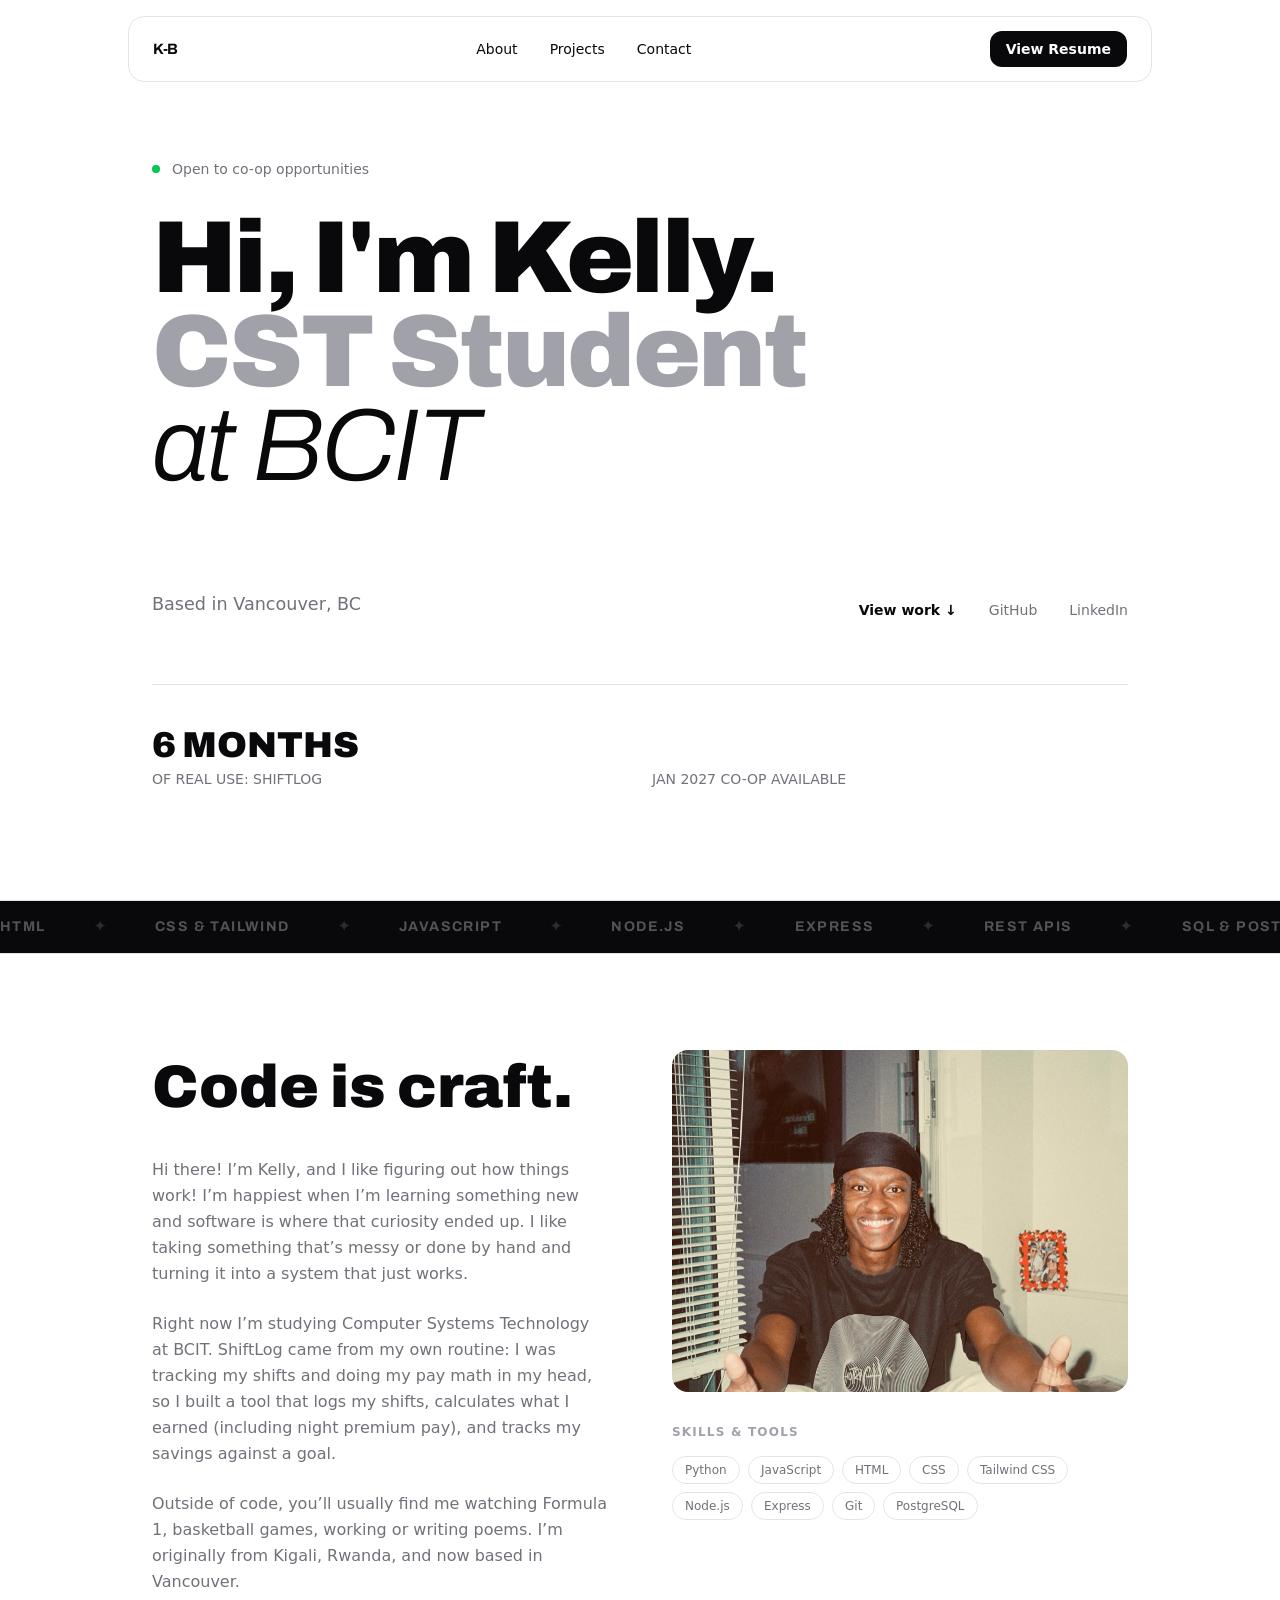
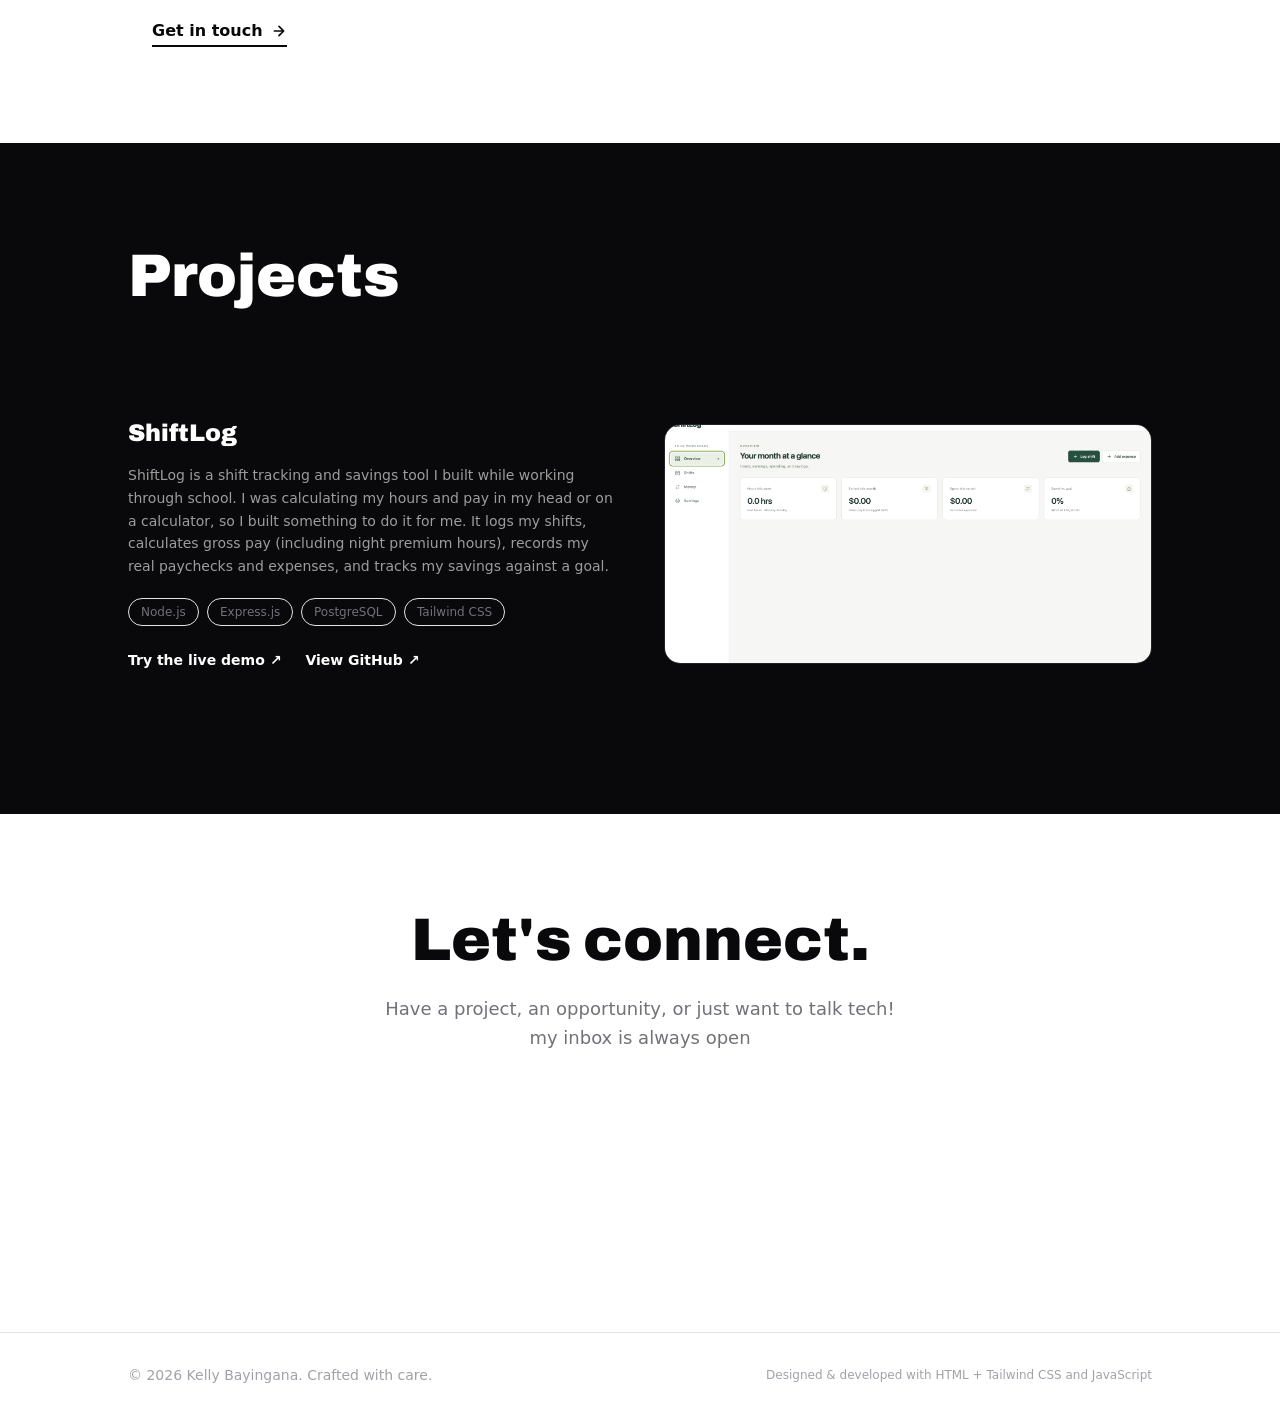
==== commit f748a5c2: "Update resume PDF and bump cache version" ====
--- a/index.html
+++ b/index.html
@@ -51,7 +51,7 @@
           </li>
         </ul>
         <a
-          href="assets/RESUME.pdf?v=c0b8d7e1"
+          href="assets/RESUME.pdf?v=464a42a2"
           target="_blank"
           class="nav-cta hidden md:inline-flex text-sm font-semibold px-4 py-2 bg-[#09090B] text-white rounded-xl hover:bg-zinc-800 transition-colors duration-200 cursor-pointer"
         >
@@ -97,7 +97,7 @@
           </li>
           <li class="pt-1 border-t border-[#E4E4E7]">
             <a
-              href="assets/RESUME.pdf?v=c0b8d7e1"
+              href="assets/RESUME.pdf?v=464a42a2"
               target="_blank"
               class="nav-cta inline-flex text-sm font-semibold px-4 py-2 bg-[#09090B] text-white rounded-xl hover:bg-zinc-800 transition-colors duration-200 cursor-pointer"
             >
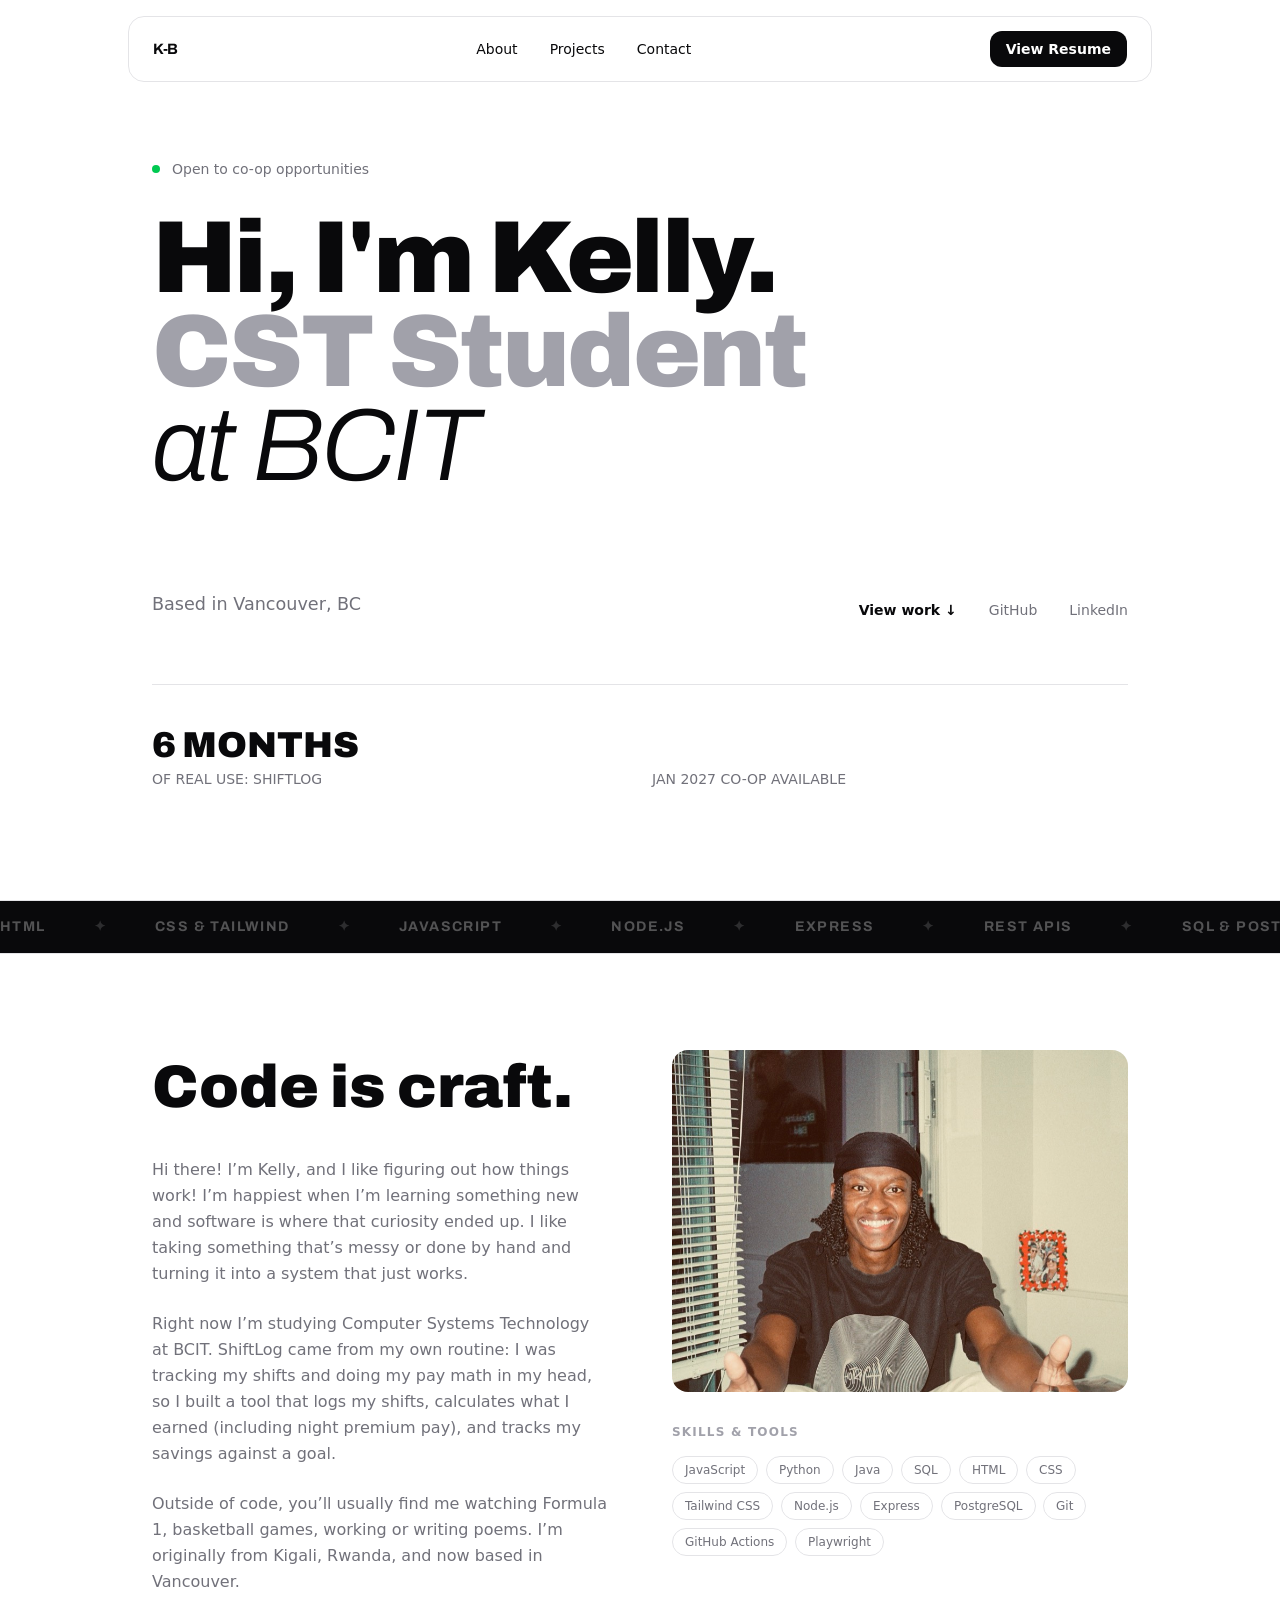
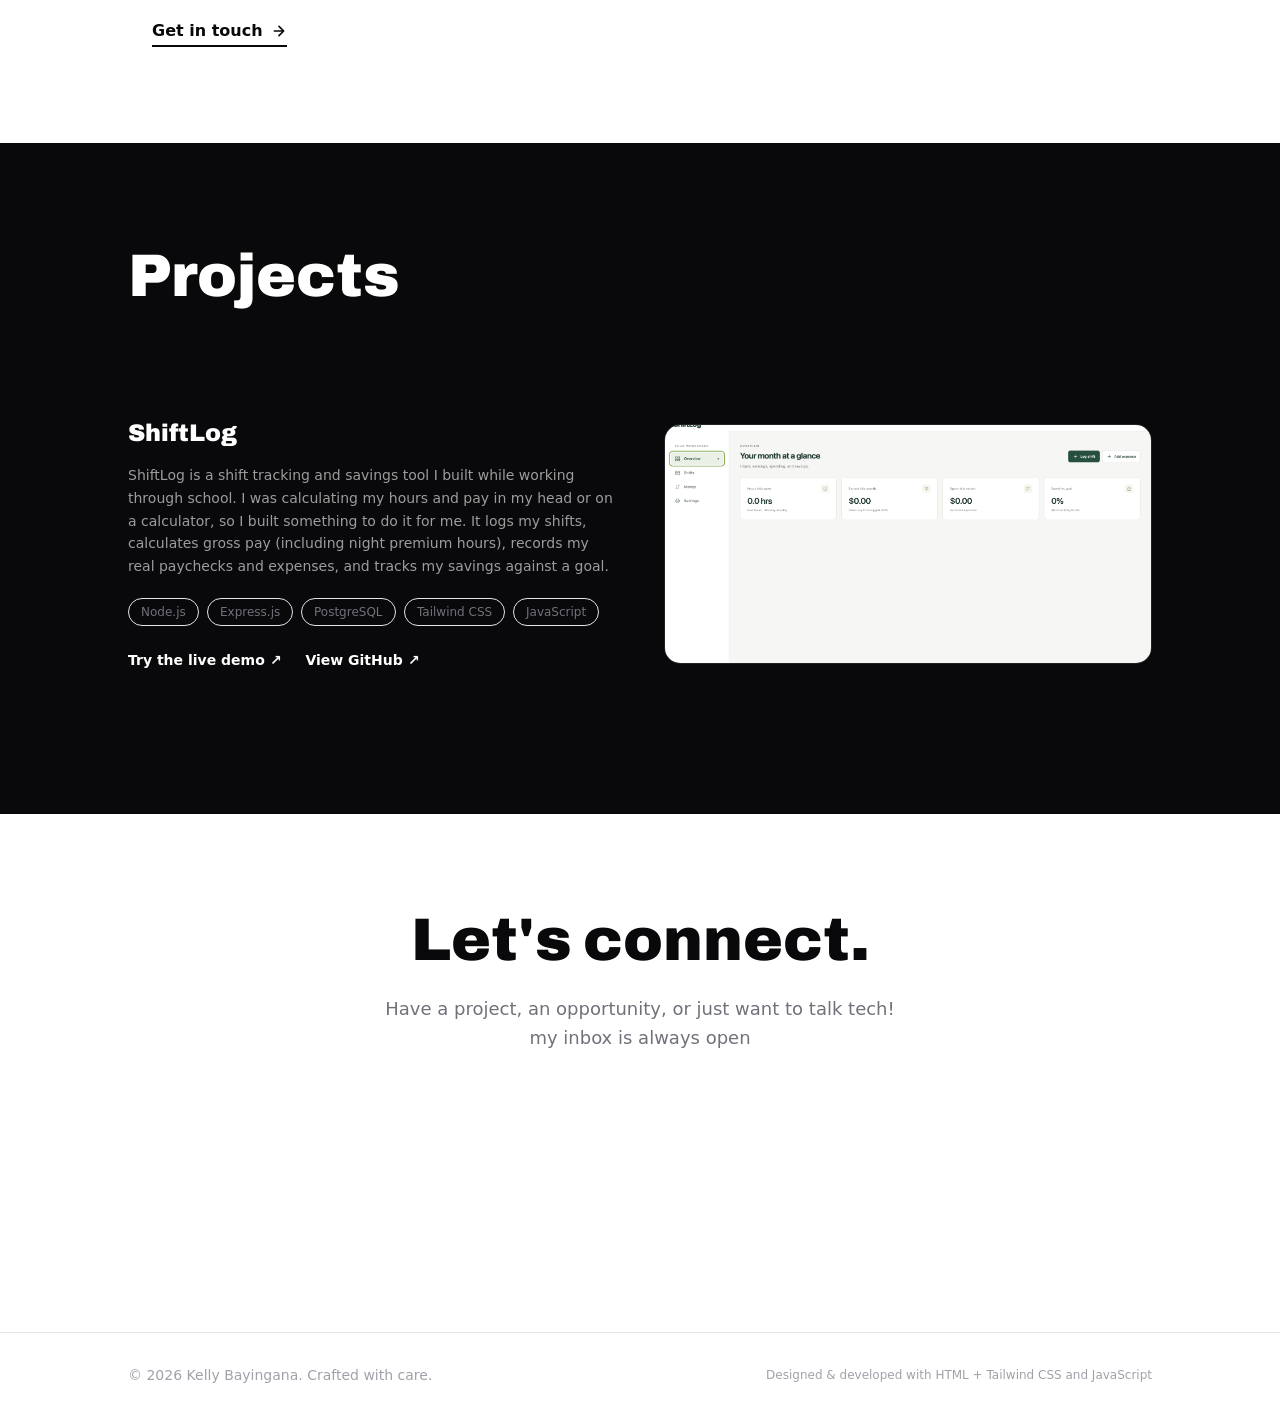
==== commit b3b1b7b4: "Update profile skills" ====
--- a/index.html
+++ b/index.html
@@ -289,15 +289,19 @@
               Skills & tools
             </p>
             <div class="flex flex-wrap gap-2">
+              <span class="skill-tag">JavaScript</span>
               <span class="skill-tag">Python</span>
-              <span class="skill-tag">JavaScript</span>
+              <span class="skill-tag">Java</span>
+              <span class="skill-tag">SQL</span>
               <span class="skill-tag">HTML</span>
               <span class="skill-tag">CSS</span>
               <span class="skill-tag">Tailwind CSS</span>
               <span class="skill-tag">Node.js</span>
               <span class="skill-tag">Express</span>
+              <span class="skill-tag">PostgreSQL</span>
               <span class="skill-tag">Git</span>
-              <span class="skill-tag">PostgreSQL</span>
+              <span class="skill-tag">GitHub Actions</span>
+              <span class="skill-tag">Playwright</span>
             </div>
           </div>
         </div>
@@ -344,6 +348,7 @@
                 <span class="skill-tag">Express.js</span>
                 <span class="skill-tag">PostgreSQL</span>
                 <span class="skill-tag">Tailwind CSS</span>
+                <span class="skill-tag">JavaScript</span>
               </div>
               <div class="flex gap-6 mt-2">
                 <a
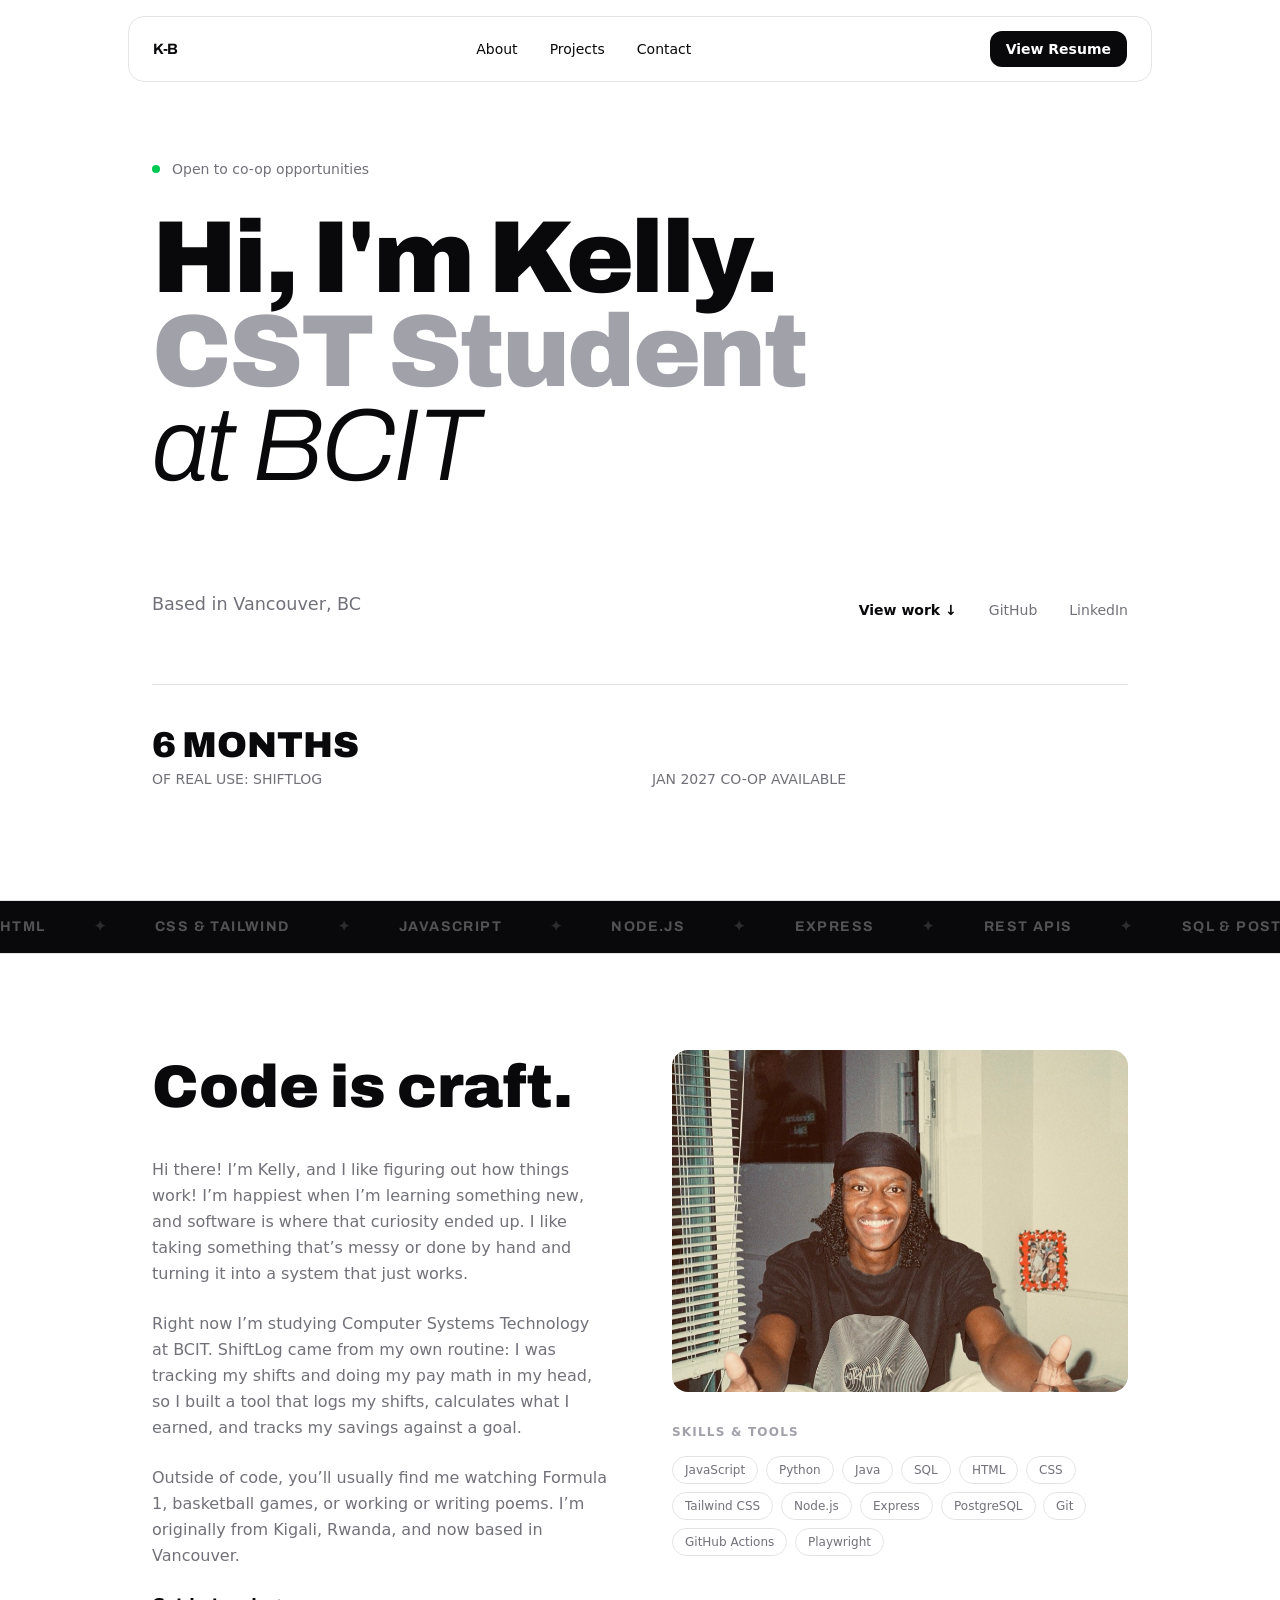
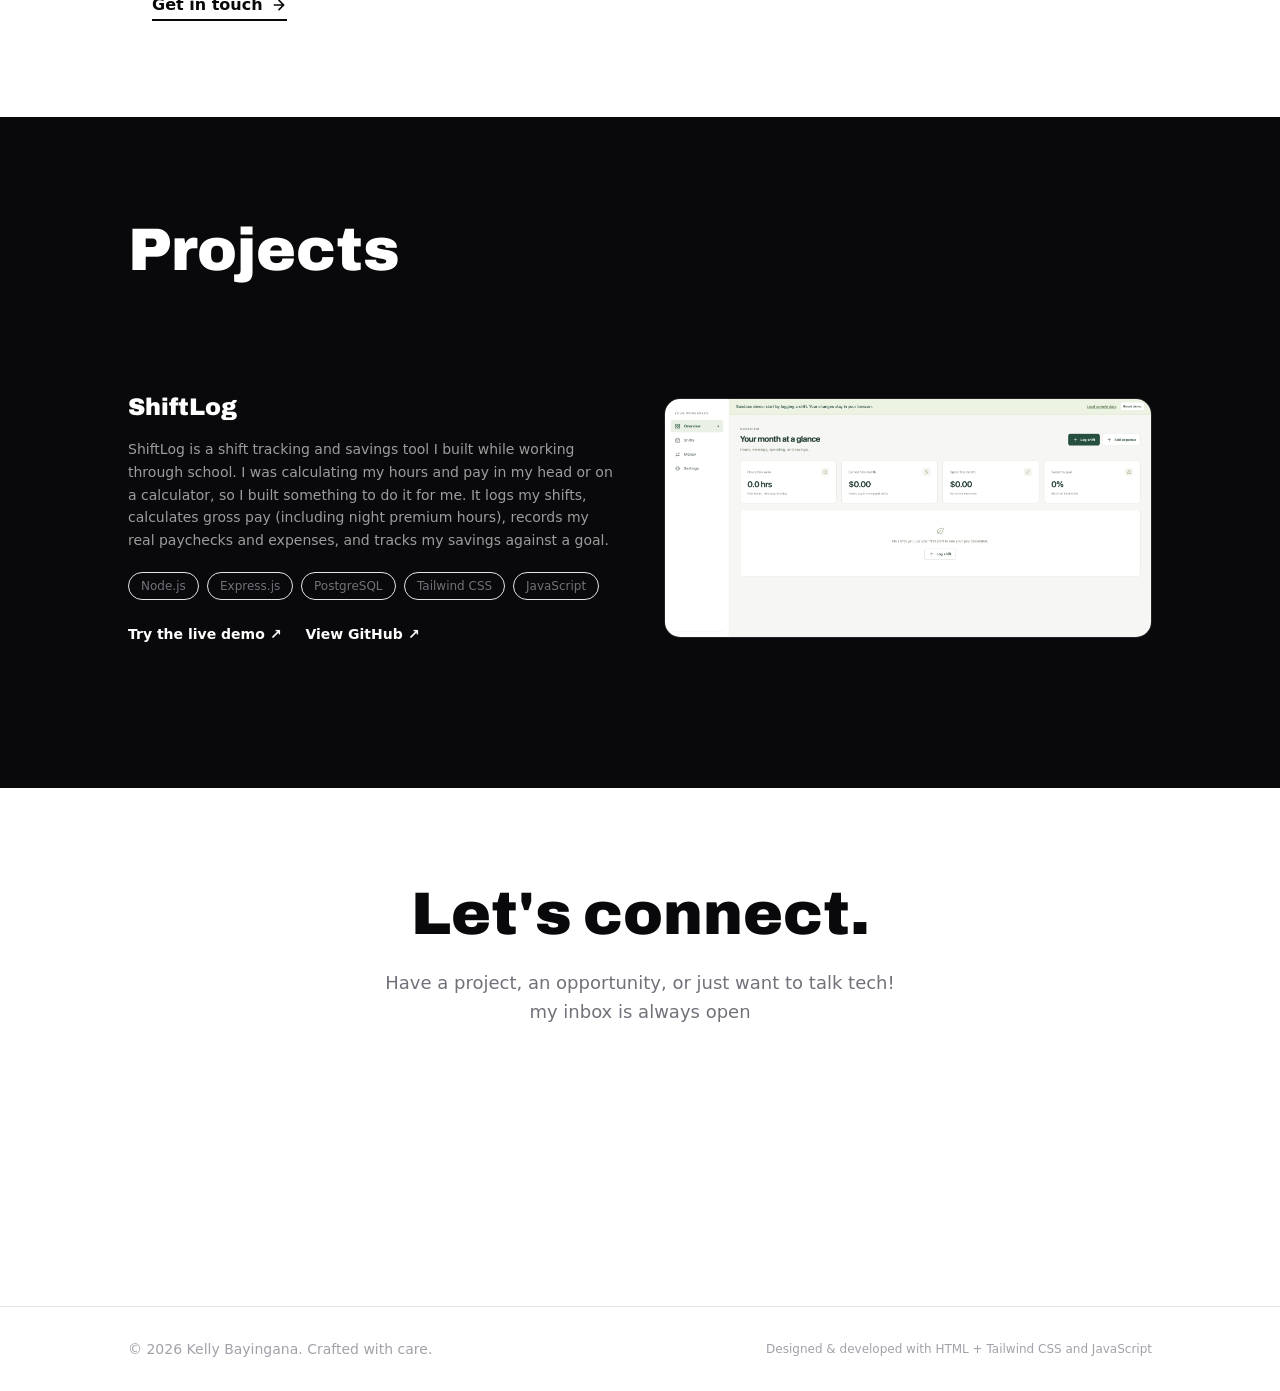
==== commit 3288a434: "Fix About typos, update ShiftLog preview, version CSS and JS" ====
--- a/index.html
+++ b/index.html
@@ -25,7 +25,7 @@
       rel="stylesheet"
     />
     <!-- Tailwind compiled output -->
-    <link rel="stylesheet" href="css/output.css" />
+    <link rel="stylesheet" href="css/output.css?v=2" />
   </head>
   <body class="overflow-x-hidden">
     <!-- ── NAVBAR ────────────────────────────────── -->
@@ -233,7 +233,7 @@
           </h2>
           <p class="text-[#71717A] leading-relaxed mb-6 reveal reveal-delay-2">
             Hi there! I’m Kelly, and I like figuring out how things work! I’m
-            happiest when I’m learning something new and software is where that
+            happiest when I’m learning something new, and software is where that
             curiosity ended up. I like taking something that’s messy or done by
             hand and turning it into a system that just works.
           </p>
@@ -241,12 +241,12 @@
             Right now I’m studying Computer Systems Technology at BCIT. ShiftLog
             came from my own routine: I was tracking my shifts and doing my pay
             math in my head, so I built a tool that logs my shifts, calculates what
-            I earned (including night premium pay), and tracks my savings
+            I earned, and tracks my savings
             against a goal.
           </p>
           <p class="text-[#71717A] leading-relaxed mb-6 reveal reveal-delay-2">
             Outside of code, you’ll usually find me watching Formula 1,
-            basketball games, working or writing poems. I’m originally from
+            basketball games, or working or writing poems. I’m originally from
             Kigali, Rwanda, and now based in Vancouver.
           </p>
 
@@ -498,6 +498,6 @@
     </footer>
 
     <!-- External JavaScript -->
-    <script src="js/main.js"></script>
+    <script src="js/main.js?v=2"></script>
   </body>
 </html>
--- a/css/output.css
+++ b/css/output.css
@@ -1,1112 +1,2 @@
 /*! tailwindcss v4.3.0 | MIT License | https://tailwindcss.com */
-@layer properties;
-@layer theme, base, components, utilities;
-@layer theme {
-  :root, :host {
-    --font-sans: ui-sans-serif, system-ui, sans-serif, "Apple Color Emoji",
-      "Segoe UI Emoji", "Segoe UI Symbol", "Noto Color Emoji";
-    --font-mono: ui-monospace, SFMono-Regular, Menlo, Monaco, Consolas, "Liberation Mono",
-      "Courier New", monospace;
-    --color-green-500: oklch(72.3% 0.219 149.579);
-    --color-zinc-800: oklch(27.4% 0.006 286.033);
-    --color-black: #000;
-    --color-white: #fff;
-    --spacing: 0.25rem;
-    --container-2xl: 42rem;
-    --container-5xl: 64rem;
-    --text-xs: 0.75rem;
-    --text-xs--line-height: calc(1 / 0.75);
-    --text-sm: 0.875rem;
-    --text-sm--line-height: calc(1.25 / 0.875);
-    --text-lg: 1.125rem;
-    --text-lg--line-height: calc(1.75 / 1.125);
-    --text-2xl: 1.5rem;
-    --text-2xl--line-height: calc(2 / 1.5);
-    --text-4xl: 2.25rem;
-    --text-4xl--line-height: calc(2.5 / 2.25);
-    --text-5xl: 3rem;
-    --text-5xl--line-height: 1;
-    --text-6xl: 3.75rem;
-    --text-6xl--line-height: 1;
-    --font-weight-light: 300;
-    --font-weight-medium: 500;
-    --font-weight-semibold: 600;
-    --font-weight-bold: 700;
-    --font-weight-black: 900;
-    --tracking-tight: -0.025em;
-    --tracking-widest: 0.1em;
-    --leading-tight: 1.25;
-    --leading-relaxed: 1.625;
-    --radius-xl: 0.75rem;
-    --radius-2xl: 1rem;
-    --ease-out: cubic-bezier(0, 0, 0.2, 1);
-    --animate-pulse: pulse 2s cubic-bezier(0.4, 0, 0.6, 1) infinite;
-    --default-transition-duration: 150ms;
-    --default-transition-timing-function: cubic-bezier(0.4, 0, 0.2, 1);
-    --default-font-family: var(--font-sans);
-    --default-mono-font-family: var(--font-mono);
-  }
-}
-@layer base {
-  *, ::after, ::before, ::backdrop, ::file-selector-button {
-    box-sizing: border-box;
-    margin: 0;
-    padding: 0;
-    border: 0 solid;
-  }
-  html, :host {
-    line-height: 1.5;
-    -webkit-text-size-adjust: 100%;
-    tab-size: 4;
-    font-family: var(--default-font-family, ui-sans-serif, system-ui, sans-serif, "Apple Color Emoji", "Segoe UI Emoji", "Segoe UI Symbol", "Noto Color Emoji");
-    font-feature-settings: var(--default-font-feature-settings, normal);
-    font-variation-settings: var(--default-font-variation-settings, normal);
-    -webkit-tap-highlight-color: transparent;
-  }
-  hr {
-    height: 0;
-    color: inherit;
-    border-top-width: 1px;
-  }
-  abbr:where([title]) {
-    -webkit-text-decoration: underline dotted;
-    text-decoration: underline dotted;
-  }
-  h1, h2, h3, h4, h5, h6 {
-    font-size: inherit;
-    font-weight: inherit;
-  }
-  a {
-    color: inherit;
-    -webkit-text-decoration: inherit;
-    text-decoration: inherit;
-  }
-  b, strong {
-    font-weight: bolder;
-  }
-  code, kbd, samp, pre {
-    font-family: var(--default-mono-font-family, ui-monospace, SFMono-Regular, Menlo, Monaco, Consolas, "Liberation Mono", "Courier New", monospace);
-    font-feature-settings: var(--default-mono-font-feature-settings, normal);
-    font-variation-settings: var(--default-mono-font-variation-settings, normal);
-    font-size: 1em;
-  }
-  small {
-    font-size: 80%;
-  }
-  sub, sup {
-    font-size: 75%;
-    line-height: 0;
-    position: relative;
-    vertical-align: baseline;
-  }
-  sub {
-    bottom: -0.25em;
-  }
-  sup {
-    top: -0.5em;
-  }
-  table {
-    text-indent: 0;
-    border-color: inherit;
-    border-collapse: collapse;
-  }
-  :-moz-focusring {
-    outline: auto;
-  }
-  progress {
-    vertical-align: baseline;
-  }
-  summary {
-    display: list-item;
-  }
-  ol, ul, menu {
-    list-style: none;
-  }
-  img, svg, video, canvas, audio, iframe, embed, object {
-    display: block;
-    vertical-align: middle;
-  }
-  img, video {
-    max-width: 100%;
-    height: auto;
-  }
-  button, input, select, optgroup, textarea, ::file-selector-button {
-    font: inherit;
-    font-feature-settings: inherit;
-    font-variation-settings: inherit;
-    letter-spacing: inherit;
-    color: inherit;
-    border-radius: 0;
-    background-color: transparent;
-    opacity: 1;
-  }
-  :where(select:is([multiple], [size])) optgroup {
-    font-weight: bolder;
-  }
-  :where(select:is([multiple], [size])) optgroup option {
-    padding-inline-start: 20px;
-  }
-  ::file-selector-button {
-    margin-inline-end: 4px;
-  }
-  ::placeholder {
-    opacity: 1;
-  }
-  @supports (not (-webkit-appearance: -apple-pay-button))  or (contain-intrinsic-size: 1px) {
-    ::placeholder {
-      color: currentcolor;
-      @supports (color: color-mix(in lab, red, red)) {
-        color: color-mix(in oklab, currentcolor 50%, transparent);
-      }
-    }
-  }
-  textarea {
-    resize: vertical;
-  }
-  ::-webkit-search-decoration {
-    -webkit-appearance: none;
-  }
-  ::-webkit-date-and-time-value {
-    min-height: 1lh;
-    text-align: inherit;
-  }
-  ::-webkit-datetime-edit {
-    display: inline-flex;
-  }
-  ::-webkit-datetime-edit-fields-wrapper {
-    padding: 0;
-  }
-  ::-webkit-datetime-edit, ::-webkit-datetime-edit-year-field, ::-webkit-datetime-edit-month-field, ::-webkit-datetime-edit-day-field, ::-webkit-datetime-edit-hour-field, ::-webkit-datetime-edit-minute-field, ::-webkit-datetime-edit-second-field, ::-webkit-datetime-edit-millisecond-field, ::-webkit-datetime-edit-meridiem-field {
-    padding-block: 0;
-  }
-  ::-webkit-calendar-picker-indicator {
-    line-height: 1;
-  }
-  :-moz-ui-invalid {
-    box-shadow: none;
-  }
-  button, input:where([type="button"], [type="reset"], [type="submit"]), ::file-selector-button {
-    appearance: button;
-  }
-  ::-webkit-inner-spin-button, ::-webkit-outer-spin-button {
-    height: auto;
-  }
-  [hidden]:where(:not([hidden="until-found"])) {
-    display: none !important;
-  }
-}
-@layer utilities {
-  .visible {
-    visibility: visible;
-  }
-  .fixed {
-    position: fixed;
-  }
-  .top-4 {
-    top: calc(var(--spacing) * 4);
-  }
-  .right-4 {
-    right: calc(var(--spacing) * 4);
-  }
-  .left-4 {
-    left: calc(var(--spacing) * 4);
-  }
-  .z-50 {
-    z-index: 50;
-  }
-  .mx-auto {
-    margin-inline: auto;
-  }
-  .mt-1 {
-    margin-top: calc(var(--spacing) * 1);
-  }
-  .mt-2 {
-    margin-top: calc(var(--spacing) * 2);
-  }
-  .mt-8 {
-    margin-top: calc(var(--spacing) * 8);
-  }
-  .mt-16 {
-    margin-top: calc(var(--spacing) * 16);
-  }
-  .mb-4 {
-    margin-bottom: calc(var(--spacing) * 4);
-  }
-  .mb-6 {
-    margin-bottom: calc(var(--spacing) * 6);
-  }
-  .mb-8 {
-    margin-bottom: calc(var(--spacing) * 8);
-  }
-  .mb-12 {
-    margin-bottom: calc(var(--spacing) * 12);
-  }
-  .mb-14 {
-    margin-bottom: calc(var(--spacing) * 14);
-  }
-  .ml-2 {
-    margin-left: calc(var(--spacing) * 2);
-  }
-  .block {
-    display: block;
-  }
-  .flex {
-    display: flex;
-  }
-  .grid {
-    display: grid;
-  }
-  .hidden {
-    display: none;
-  }
-  .inline-block {
-    display: inline-block;
-  }
-  .inline-flex {
-    display: inline-flex;
-  }
-  .aspect-\[4\/3\] {
-    aspect-ratio: 4/3;
-  }
-  .h-2 {
-    height: calc(var(--spacing) * 2);
-  }
-  .h-\[240px\] {
-    height: 240px;
-  }
-  .h-full {
-    height: 100%;
-  }
-  .min-h-screen {
-    min-height: 100vh;
-  }
-  .w-2 {
-    width: calc(var(--spacing) * 2);
-  }
-  .w-full {
-    width: 100%;
-  }
-  .max-w-2xl {
-    max-width: var(--container-2xl);
-  }
-  .max-w-5xl {
-    max-width: var(--container-5xl);
-  }
-  .max-w-\[38rem\] {
-    max-width: 38rem;
-  }
-  .shrink-0 {
-    flex-shrink: 0;
-  }
-  .grow {
-    flex-grow: 1;
-  }
-  .scale-125 {
-    --tw-scale-x: 125%;
-    --tw-scale-y: 125%;
-    --tw-scale-z: 125%;
-    scale: var(--tw-scale-x) var(--tw-scale-y);
-  }
-  .transform {
-    transform: var(--tw-rotate-x,) var(--tw-rotate-y,) var(--tw-rotate-z,) var(--tw-skew-x,) var(--tw-skew-y,);
-  }
-  .animate-pulse {
-    animation: var(--animate-pulse);
-  }
-  .cursor-pointer {
-    cursor: pointer;
-  }
-  .grid-cols-1 {
-    grid-template-columns: repeat(1, minmax(0, 1fr));
-  }
-  .grid-cols-2 {
-    grid-template-columns: repeat(2, minmax(0, 1fr));
-  }
-  .flex-col {
-    flex-direction: column;
-  }
-  .flex-wrap {
-    flex-wrap: wrap;
-  }
-  .items-center {
-    align-items: center;
-  }
-  .items-start {
-    align-items: flex-start;
-  }
-  .justify-between {
-    justify-content: space-between;
-  }
-  .justify-center {
-    justify-content: center;
-  }
-  .gap-2 {
-    gap: calc(var(--spacing) * 2);
-  }
-  .gap-3 {
-    gap: calc(var(--spacing) * 3);
-  }
-  .gap-4 {
-    gap: calc(var(--spacing) * 4);
-  }
-  .gap-5 {
-    gap: calc(var(--spacing) * 5);
-  }
-  .gap-6 {
-    gap: calc(var(--spacing) * 6);
-  }
-  .gap-8 {
-    gap: calc(var(--spacing) * 8);
-  }
-  .gap-12 {
-    gap: calc(var(--spacing) * 12);
-  }
-  .gap-16 {
-    gap: calc(var(--spacing) * 16);
-  }
-  .divide-y {
-    :where(& > :not(:last-child)) {
-      --tw-divide-y-reverse: 0;
-      border-bottom-style: var(--tw-border-style);
-      border-top-style: var(--tw-border-style);
-      border-top-width: calc(1px * var(--tw-divide-y-reverse));
-      border-bottom-width: calc(1px * calc(1 - var(--tw-divide-y-reverse)));
-    }
-  }
-  .divide-white\/10 {
-    :where(& > :not(:last-child)) {
-      border-color: color-mix(in srgb, #fff 10%, transparent);
-      @supports (color: color-mix(in lab, red, red)) {
-        border-color: color-mix(in oklab, var(--color-white) 10%, transparent);
-      }
-    }
-  }
-  .overflow-hidden {
-    overflow: hidden;
-  }
-  .overflow-x-hidden {
-    overflow-x: hidden;
-  }
-  .scroll-smooth {
-    scroll-behavior: smooth;
-  }
-  .rounded-2xl {
-    border-radius: var(--radius-2xl);
-  }
-  .rounded-full {
-    border-radius: calc(infinity * 1px);
-  }
-  .rounded-xl {
-    border-radius: var(--radius-xl);
-  }
-  .border {
-    border-style: var(--tw-border-style);
-    border-width: 1px;
-  }
-  .border-y {
-    border-block-style: var(--tw-border-style);
-    border-block-width: 1px;
-  }
-  .border-t {
-    border-top-style: var(--tw-border-style);
-    border-top-width: 1px;
-  }
-  .border-b-2 {
-    border-bottom-style: var(--tw-border-style);
-    border-bottom-width: 2px;
-  }
-  .border-\[\#09090B\] {
-    border-color: #09090B;
-  }
-  .border-\[\#E4E4E7\] {
-    border-color: #E4E4E7;
-  }
-  .border-white\/10 {
-    border-color: color-mix(in srgb, #fff 10%, transparent);
-    @supports (color: color-mix(in lab, red, red)) {
-      border-color: color-mix(in oklab, var(--color-white) 10%, transparent);
-    }
-  }
-  .bg-\[\#09090B\] {
-    background-color: #09090B;
-  }
-  .bg-green-500 {
-    background-color: var(--color-green-500);
-  }
-  .object-cover {
-    object-fit: cover;
-  }
-  .object-top {
-    object-position: top;
-  }
-  .p-2 {
-    padding: calc(var(--spacing) * 2);
-  }
-  .px-4 {
-    padding-inline: calc(var(--spacing) * 4);
-  }
-  .px-6 {
-    padding-inline: calc(var(--spacing) * 6);
-  }
-  .px-8 {
-    padding-inline: calc(var(--spacing) * 8);
-  }
-  .py-2 {
-    padding-block: calc(var(--spacing) * 2);
-  }
-  .py-3\.5 {
-    padding-block: calc(var(--spacing) * 3.5);
-  }
-  .py-4 {
-    padding-block: calc(var(--spacing) * 4);
-  }
-  .py-5 {
-    padding-block: calc(var(--spacing) * 5);
-  }
-  .py-8 {
-    padding-block: calc(var(--spacing) * 8);
-  }
-  .py-12 {
-    padding-block: calc(var(--spacing) * 12);
-  }
-  .py-24 {
-    padding-block: calc(var(--spacing) * 24);
-  }
-  .pt-1 {
-    padding-top: calc(var(--spacing) * 1);
-  }
-  .pt-10 {
-    padding-top: calc(var(--spacing) * 10);
-  }
-  .pt-28 {
-    padding-top: calc(var(--spacing) * 28);
-  }
-  .pr-12 {
-    padding-right: calc(var(--spacing) * 12);
-  }
-  .pb-0\.5 {
-    padding-bottom: calc(var(--spacing) * 0.5);
-  }
-  .pb-16 {
-    padding-bottom: calc(var(--spacing) * 16);
-  }
-  .text-center {
-    text-align: center;
-  }
-  .text-2xl {
-    font-size: var(--text-2xl);
-    line-height: var(--tw-leading, var(--text-2xl--line-height));
-  }
-  .text-4xl {
-    font-size: var(--text-4xl);
-    line-height: var(--tw-leading, var(--text-4xl--line-height));
-  }
-  .text-5xl {
-    font-size: var(--text-5xl);
-    line-height: var(--tw-leading, var(--text-5xl--line-height));
-  }
-  .text-lg {
-    font-size: var(--text-lg);
-    line-height: var(--tw-leading, var(--text-lg--line-height));
-  }
-  .text-sm {
-    font-size: var(--text-sm);
-    line-height: var(--tw-leading, var(--text-sm--line-height));
-  }
-  .text-xs {
-    font-size: var(--text-xs);
-    line-height: var(--tw-leading, var(--text-xs--line-height));
-  }
-  .text-\[1\.1rem\] {
-    font-size: 1.1rem;
-  }
-  .text-\[15px\] {
-    font-size: 15px;
-  }
-  .text-\[clamp\(3rem\,8vw\,7rem\)\] {
-    font-size: clamp(3rem, 8vw, 7rem);
-  }
-  .leading-\[0\.92\] {
-    --tw-leading: 0.92;
-    line-height: 0.92;
-  }
-  .leading-\[1\.8\] {
-    --tw-leading: 1.8;
-    line-height: 1.8;
-  }
-  .leading-relaxed {
-    --tw-leading: var(--leading-relaxed);
-    line-height: var(--leading-relaxed);
-  }
-  .leading-tight {
-    --tw-leading: var(--leading-tight);
-    line-height: var(--leading-tight);
-  }
-  .font-black {
-    --tw-font-weight: var(--font-weight-black);
-    font-weight: var(--font-weight-black);
-  }
-  .font-bold {
-    --tw-font-weight: var(--font-weight-bold);
-    font-weight: var(--font-weight-bold);
-  }
-  .font-light {
-    --tw-font-weight: var(--font-weight-light);
-    font-weight: var(--font-weight-light);
-  }
-  .font-medium {
-    --tw-font-weight: var(--font-weight-medium);
-    font-weight: var(--font-weight-medium);
-  }
-  .font-semibold {
-    --tw-font-weight: var(--font-weight-semibold);
-    font-weight: var(--font-weight-semibold);
-  }
-  .tracking-tight {
-    --tw-tracking: var(--tracking-tight);
-    letter-spacing: var(--tracking-tight);
-  }
-  .tracking-widest {
-    --tw-tracking: var(--tracking-widest);
-    letter-spacing: var(--tracking-widest);
-  }
-  .whitespace-nowrap {
-    white-space: nowrap;
-  }
-  .text-\[\#09090B\] {
-    color: #09090B;
-  }
-  .text-\[\#71717A\] {
-    color: #71717A;
-  }
-  .text-\[\#A1A1AA\] {
-    color: #A1A1AA;
-  }
-  .text-white {
-    color: var(--color-white);
-  }
-  .text-white\/15 {
-    color: color-mix(in srgb, #fff 15%, transparent);
-    @supports (color: color-mix(in lab, red, red)) {
-      color: color-mix(in oklab, var(--color-white) 15%, transparent);
-    }
-  }
-  .text-white\/30 {
-    color: color-mix(in srgb, #fff 30%, transparent);
-    @supports (color: color-mix(in lab, red, red)) {
-      color: color-mix(in oklab, var(--color-white) 30%, transparent);
-    }
-  }
-  .uppercase {
-    text-transform: uppercase;
-  }
-  .italic {
-    font-style: italic;
-  }
-  .opacity-60 {
-    opacity: 60%;
-  }
-  .ring {
-    --tw-ring-shadow: var(--tw-ring-inset,) 0 0 0 calc(1px + var(--tw-ring-offset-width)) var(--tw-ring-color, currentcolor);
-    box-shadow: var(--tw-inset-shadow), var(--tw-inset-ring-shadow), var(--tw-ring-offset-shadow), var(--tw-ring-shadow), var(--tw-shadow);
-  }
-  .transition-all {
-    transition-property: all;
-    transition-timing-function: var(--tw-ease, var(--default-transition-timing-function));
-    transition-duration: var(--tw-duration, var(--default-transition-duration));
-  }
-  .transition-colors {
-    transition-property: color, background-color, border-color, outline-color, text-decoration-color, fill, stroke, --tw-gradient-from, --tw-gradient-via, --tw-gradient-to;
-    transition-timing-function: var(--tw-ease, var(--default-transition-timing-function));
-    transition-duration: var(--tw-duration, var(--default-transition-duration));
-  }
-  .transition-transform {
-    transition-property: transform, translate, scale, rotate;
-    transition-timing-function: var(--tw-ease, var(--default-transition-timing-function));
-    transition-duration: var(--tw-duration, var(--default-transition-duration));
-  }
-  .duration-200 {
-    --tw-duration: 200ms;
-    transition-duration: 200ms;
-  }
-  .duration-300 {
-    --tw-duration: 300ms;
-    transition-duration: 300ms;
-  }
-  .duration-500 {
-    --tw-duration: 500ms;
-    transition-duration: 500ms;
-  }
-  .ease-out {
-    --tw-ease: var(--ease-out);
-    transition-timing-function: var(--ease-out);
-  }
-  .group-hover\:translate-x-1 {
-    &:is(:where(.group):hover *) {
-      @media (hover: hover) {
-        --tw-translate-x: calc(var(--spacing) * 1);
-        translate: var(--tw-translate-x) var(--tw-translate-y);
-      }
-    }
-  }
-  .group-hover\:scale-105 {
-    &:is(:where(.group):hover *) {
-      @media (hover: hover) {
-        --tw-scale-x: 105%;
-        --tw-scale-y: 105%;
-        --tw-scale-z: 105%;
-        scale: var(--tw-scale-x) var(--tw-scale-y);
-      }
-    }
-  }
-  .group-hover\:text-\[\#0A66C2\] {
-    &:is(:where(.group):hover *) {
-      @media (hover: hover) {
-        color: #0A66C2;
-      }
-    }
-  }
-  .group-hover\:text-\[\#24292e\] {
-    &:is(:where(.group):hover *) {
-      @media (hover: hover) {
-        color: #24292e;
-      }
-    }
-  }
-  .group-hover\:opacity-100 {
-    &:is(:where(.group):hover *) {
-      @media (hover: hover) {
-        opacity: 100%;
-      }
-    }
-  }
-  .hover\:border-\[\#2563EB\] {
-    &:hover {
-      @media (hover: hover) {
-        border-color: #2563EB;
-      }
-    }
-  }
-  .hover\:bg-black\/5 {
-    &:hover {
-      @media (hover: hover) {
-        background-color: color-mix(in srgb, #000 5%, transparent);
-        @supports (color: color-mix(in lab, red, red)) {
-          background-color: color-mix(in oklab, var(--color-black) 5%, transparent);
-        }
-      }
-    }
-  }
-  .hover\:bg-zinc-800 {
-    &:hover {
-      @media (hover: hover) {
-        background-color: var(--color-zinc-800);
-      }
-    }
-  }
-  .hover\:text-\[\#0A66C2\] {
-    &:hover {
-      @media (hover: hover) {
-        color: #0A66C2;
-      }
-    }
-  }
-  .hover\:text-\[\#000000\] {
-    &:hover {
-      @media (hover: hover) {
-        color: #000000;
-      }
-    }
-  }
-  .hover\:text-\[\#2563EB\] {
-    &:hover {
-      @media (hover: hover) {
-        color: #2563EB;
-      }
-    }
-  }
-  .md\:flex {
-    @media (width >= 48rem) {
-      display: flex;
-    }
-  }
-  .md\:hidden {
-    @media (width >= 48rem) {
-      display: none;
-    }
-  }
-  .md\:inline-flex {
-    @media (width >= 48rem) {
-      display: inline-flex;
-    }
-  }
-  .md\:grid-cols-2 {
-    @media (width >= 48rem) {
-      grid-template-columns: repeat(2, minmax(0, 1fr));
-    }
-  }
-  .md\:flex-row {
-    @media (width >= 48rem) {
-      flex-direction: row;
-    }
-  }
-  .md\:items-end {
-    @media (width >= 48rem) {
-      align-items: flex-end;
-    }
-  }
-  .md\:text-6xl {
-    @media (width >= 48rem) {
-      font-size: var(--text-6xl);
-      line-height: var(--tw-leading, var(--text-6xl--line-height));
-    }
-  }
-}
-@keyframes marquee {
-  0% {
-    transform: translateX(0);
-  }
-  100% {
-    transform: translateX(-50%);
-  }
-}
-@keyframes bounce-arrow {
-  0%, 100% {
-    transform: translateY(0);
-  }
-  50% {
-    transform: translateY(5px);
-  }
-}
-.arrow-bounce {
-  will-change: transform;
-}
-.group:hover .arrow-bounce {
-  animation: bounce-arrow 0.7s ease-in-out infinite;
-}
-@keyframes slide-right {
-  0%, 100% {
-    transform: translateX(0);
-  }
-  50% {
-    transform: translateX(5px);
-  }
-}
-.arrow-slide {
-  will-change: transform;
-}
-.group:hover .arrow-slide {
-  animation: slide-right 0.7s ease-in-out infinite;
-}
-.skill-tag {
-  display: inline-block;
-  font-size: 0.75rem;
-  font-weight: 500;
-  color: #71717A;
-  border: 1px solid #E4E4E7;
-  padding: 0.25rem 0.75rem;
-  border-radius: 9999px;
-  cursor: default;
-  transition: border-color 0.2s ease;
-  will-change: transform;
-}
-@keyframes tag-heartbeat {
-  0% {
-    transform: scale(1);
-  }
-  35% {
-    transform: scale(1.1);
-  }
-  55% {
-    transform: scale(0.97);
-  }
-  100% {
-    transform: scale(1);
-  }
-}
-.skill-tag:hover {
-  animation: tag-heartbeat 0.45s ease-out forwards;
-  border-color: #A1A1AA;
-}
-.nav-blur {
-  background-color: rgba(255, 255, 255, 0.1);
-  -webkit-backdrop-filter: blur(12px);
-  backdrop-filter: blur(12px);
-  transform: translateZ(0);
-  isolation: isolate;
-}
-.nav-link {
-  color: #09090B;
-  transition: color 0.3s ease;
-}
-.nav-logo {
-  transition: color 0.3s ease;
-}
-.nav-cta {
-  transition: background-color 0.3s ease, color 0.3s ease;
-}
-nav.nav-dark {
-  border-color: rgba(255, 255, 255, 0.15) !important;
-  transition: border-color 0.3s ease;
-}
-nav.nav-dark .nav-logo {
-  color: white !important;
-}
-nav.nav-dark .nav-link {
-  color: white !important;
-}
-nav.nav-dark .nav-cta {
-  background-color: white !important;
-  color: #09090B !important;
-}
-a[href*="github"]:hover svg {
-  opacity: 1;
-  color: #24292e;
-}
-a[href*="linkedin"]:hover svg {
-  opacity: 1;
-  color: #0A66C2;
-}
-.reveal {
-  opacity: 0;
-  transform: translateY(24px);
-  transition: opacity 0.6s ease, transform 0.6s ease;
-}
-.reveal.visible {
-  opacity: 1;
-  transform: translateY(0);
-}
-.reveal-delay-1 {
-  transition-delay: 0.1s;
-}
-.reveal-delay-2 {
-  transition-delay: 0.2s;
-}
-.reveal-delay-3 {
-  transition-delay: 0.3s;
-}
-.reveal-delay-4 {
-  transition-delay: 0.4s;
-}
-.cursor-dot, .cursor-ring {
-  position: fixed;
-  top: 0;
-  left: 0;
-  z-index: 9999;
-  pointer-events: none;
-  border-radius: 9999px;
-  opacity: 0;
-  transition: opacity 0.2s ease;
-  will-change: transform;
-}
-.cursor-dot {
-  width: 8px;
-  height: 8px;
-  background-color: #2A7A4B;
-}
-.cursor-ring {
-  width: 36px;
-  height: 36px;
-  border: 1.5px solid #2A7A4B;
-  background-color: transparent;
-  transition: opacity 0.2s ease, width 0.2s ease, height 0.2s ease, background-color 0.2s ease;
-}
-.cursor-ring.is-hovering {
-  width: 64px;
-  height: 64px;
-  background-color: rgba(42, 122, 75, 0.15);
-}
-html.cursor-visible .cursor-dot, html.cursor-visible .cursor-ring {
-  opacity: 1;
-}
-html.has-custom-cursor, html.has-custom-cursor * {
-  cursor: none !important;
-}
-@property --tw-scale-x {
-  syntax: "*";
-  inherits: false;
-  initial-value: 1;
-}
-@property --tw-scale-y {
-  syntax: "*";
-  inherits: false;
-  initial-value: 1;
-}
-@property --tw-scale-z {
-  syntax: "*";
-  inherits: false;
-  initial-value: 1;
-}
-@property --tw-rotate-x {
-  syntax: "*";
-  inherits: false;
-}
-@property --tw-rotate-y {
-  syntax: "*";
-  inherits: false;
-}
-@property --tw-rotate-z {
-  syntax: "*";
-  inherits: false;
-}
-@property --tw-skew-x {
-  syntax: "*";
-  inherits: false;
-}
-@property --tw-skew-y {
-  syntax: "*";
-  inherits: false;
-}
-@property --tw-divide-y-reverse {
-  syntax: "*";
-  inherits: false;
-  initial-value: 0;
-}
-@property --tw-border-style {
-  syntax: "*";
-  inherits: false;
-  initial-value: solid;
-}
-@property --tw-leading {
-  syntax: "*";
-  inherits: false;
-}
-@property --tw-font-weight {
-  syntax: "*";
-  inherits: false;
-}
-@property --tw-tracking {
-  syntax: "*";
-  inherits: false;
-}
-@property --tw-shadow {
-  syntax: "*";
-  inherits: false;
-  initial-value: 0 0 #0000;
-}
-@property --tw-shadow-color {
-  syntax: "*";
-  inherits: false;
-}
-@property --tw-shadow-alpha {
-  syntax: "<percentage>";
-  inherits: false;
-  initial-value: 100%;
-}
-@property --tw-inset-shadow {
-  syntax: "*";
-  inherits: false;
-  initial-value: 0 0 #0000;
-}
-@property --tw-inset-shadow-color {
-  syntax: "*";
-  inherits: false;
-}
-@property --tw-inset-shadow-alpha {
-  syntax: "<percentage>";
-  inherits: false;
-  initial-value: 100%;
-}
-@property --tw-ring-color {
-  syntax: "*";
-  inherits: false;
-}
-@property --tw-ring-shadow {
-  syntax: "*";
-  inherits: false;
-  initial-value: 0 0 #0000;
-}
-@property --tw-inset-ring-color {
-  syntax: "*";
-  inherits: false;
-}
-@property --tw-inset-ring-shadow {
-  syntax: "*";
-  inherits: false;
-  initial-value: 0 0 #0000;
-}
-@property --tw-ring-inset {
-  syntax: "*";
-  inherits: false;
-}
-@property --tw-ring-offset-width {
-  syntax: "<length>";
-  inherits: false;
-  initial-value: 0px;
-}
-@property --tw-ring-offset-color {
-  syntax: "*";
-  inherits: false;
-  initial-value: #fff;
-}
-@property --tw-ring-offset-shadow {
-  syntax: "*";
-  inherits: false;
-  initial-value: 0 0 #0000;
-}
-@property --tw-duration {
-  syntax: "*";
-  inherits: false;
-}
-@property --tw-ease {
-  syntax: "*";
-  inherits: false;
-}
-@property --tw-translate-x {
-  syntax: "*";
-  inherits: false;
-  initial-value: 0;
-}
-@property --tw-translate-y {
-  syntax: "*";
-  inherits: false;
-  initial-value: 0;
-}
-@property --tw-translate-z {
-  syntax: "*";
-  inherits: false;
-  initial-value: 0;
-}
-@keyframes pulse {
-  50% {
-    opacity: 0.5;
-  }
-}
-@layer properties {
-  @supports ((-webkit-hyphens: none) and (not (margin-trim: inline))) or ((-moz-orient: inline) and (not (color:rgb(from red r g b)))) {
-    *, ::before, ::after, ::backdrop {
-      --tw-scale-x: 1;
-      --tw-scale-y: 1;
-      --tw-scale-z: 1;
-      --tw-rotate-x: initial;
-      --tw-rotate-y: initial;
-      --tw-rotate-z: initial;
-      --tw-skew-x: initial;
-      --tw-skew-y: initial;
-      --tw-divide-y-reverse: 0;
-      --tw-border-style: solid;
-      --tw-leading: initial;
-      --tw-font-weight: initial;
-      --tw-tracking: initial;
-      --tw-shadow: 0 0 #0000;
-      --tw-shadow-color: initial;
-      --tw-shadow-alpha: 100%;
-      --tw-inset-shadow: 0 0 #0000;
-      --tw-inset-shadow-color: initial;
-      --tw-inset-shadow-alpha: 100%;
-      --tw-ring-color: initial;
-      --tw-ring-shadow: 0 0 #0000;
-      --tw-inset-ring-color: initial;
-      --tw-inset-ring-shadow: 0 0 #0000;
-      --tw-ring-inset: initial;
-      --tw-ring-offset-width: 0px;
-      --tw-ring-offset-color: #fff;
-      --tw-ring-offset-shadow: 0 0 #0000;
-      --tw-duration: initial;
-      --tw-ease: initial;
-      --tw-translate-x: 0;
-      --tw-translate-y: 0;
-      --tw-translate-z: 0;
-    }
-  }
-}
+@layer properties{@supports (((-webkit-hyphens:none)) and (not (margin-trim:inline))) or ((-moz-orient:inline) and (not (color:rgb(from red r g b)))){*,:before,:after,::backdrop{--tw-scale-x:1;--tw-scale-y:1;--tw-scale-z:1;--tw-rotate-x:initial;--tw-rotate-y:initial;--tw-rotate-z:initial;--tw-skew-x:initial;--tw-skew-y:initial;--tw-divide-y-reverse:0;--tw-border-style:solid;--tw-leading:initial;--tw-font-weight:initial;--tw-tracking:initial;--tw-shadow:0 0 #0000;--tw-shadow-color:initial;--tw-shadow-alpha:100%;--tw-inset-shadow:0 0 #0000;--tw-inset-shadow-color:initial;--tw-inset-shadow-alpha:100%;--tw-ring-color:initial;--tw-ring-shadow:0 0 #0000;--tw-inset-ring-color:initial;--tw-inset-ring-shadow:0 0 #0000;--tw-ring-inset:initial;--tw-ring-offset-width:0px;--tw-ring-offset-color:#fff;--tw-ring-offset-shadow:0 0 #0000;--tw-duration:initial;--tw-ease:initial;--tw-translate-x:0;--tw-translate-y:0;--tw-translate-z:0}}}@layer theme{:root,:host{--font-sans:ui-sans-serif, system-ui, sans-serif, "Apple Color Emoji", "Segoe UI Emoji", "Segoe UI Symbol", "Noto Color Emoji";--font-mono:ui-monospace, SFMono-Regular, Menlo, Monaco, Consolas, "Liberation Mono", "Courier New", monospace;--color-green-500:oklch(72.3% .219 149.579);--color-zinc-800:oklch(27.4% .006 286.033);--color-black:#000;--color-white:#fff;--spacing:.25rem;--container-2xl:42rem;--container-5xl:64rem;--text-xs:.75rem;--text-xs--line-height:calc(1 / .75);--text-sm:.875rem;--text-sm--line-height:calc(1.25 / .875);--text-lg:1.125rem;--text-lg--line-height:calc(1.75 / 1.125);--text-2xl:1.5rem;--text-2xl--line-height:calc(2 / 1.5);--text-4xl:2.25rem;--text-4xl--line-height:calc(2.5 / 2.25);--text-5xl:3rem;--text-5xl--line-height:1;--text-6xl:3.75rem;--text-6xl--line-height:1;--font-weight-light:300;--font-weight-medium:500;--font-weight-semibold:600;--font-weight-bold:700;--font-weight-black:900;--tracking-tight:-.025em;--tracking-widest:.1em;--leading-tight:1.25;--leading-relaxed:1.625;--radius-xl:.75rem;--radius-2xl:1rem;--ease-out:cubic-bezier(0, 0, .2, 1);--animate-pulse:pulse 2s cubic-bezier(.4, 0, .6, 1) infinite;--default-transition-duration:.15s;--default-transition-timing-function:cubic-bezier(.4, 0, .2, 1);--default-font-family:var(--font-sans);--default-mono-font-family:var(--font-mono)}}@layer base{*,:after,:before,::backdrop{box-sizing:border-box;border:0 solid;margin:0;padding:0}::file-selector-button{box-sizing:border-box;border:0 solid;margin:0;padding:0}html,:host{-webkit-text-size-adjust:100%;tab-size:4;line-height:1.5;font-family:var(--default-font-family,ui-sans-serif, system-ui, sans-serif, "Apple Color Emoji", "Segoe UI Emoji", "Segoe UI Symbol", "Noto Color Emoji");font-feature-settings:var(--default-font-feature-settings,normal);font-variation-settings:var(--default-font-variation-settings,normal);-webkit-tap-highlight-color:transparent}hr{height:0;color:inherit;border-top-width:1px}abbr:where([title]){-webkit-text-decoration:underline dotted;text-decoration:underline dotted}h1,h2,h3,h4,h5,h6{font-size:inherit;font-weight:inherit}a{color:inherit;-webkit-text-decoration:inherit;-webkit-text-decoration:inherit;-webkit-text-decoration:inherit;text-decoration:inherit}b,strong{font-weight:bolder}code,kbd,samp,pre{font-family:var(--default-mono-font-family,ui-monospace, SFMono-Regular, Menlo, Monaco, Consolas, "Liberation Mono", "Courier New", monospace);font-feature-settings:var(--default-mono-font-feature-settings,normal);font-variation-settings:var(--default-mono-font-variation-settings,normal);font-size:1em}small{font-size:80%}sub,sup{vertical-align:baseline;font-size:75%;line-height:0;position:relative}sub{bottom:-.25em}sup{top:-.5em}table{text-indent:0;border-color:inherit;border-collapse:collapse}:-moz-focusring{outline:auto}progress{vertical-align:baseline}summary{display:list-item}ol,ul,menu{list-style:none}img,svg,video,canvas,audio,iframe,embed,object{vertical-align:middle;display:block}img,video{max-width:100%;height:auto}button,input,select,optgroup,textarea{font:inherit;font-feature-settings:inherit;font-variation-settings:inherit;letter-spacing:inherit;color:inherit;opacity:1;background-color:#0000;border-radius:0}::file-selector-button{font:inherit;font-feature-settings:inherit;font-variation-settings:inherit;letter-spacing:inherit;color:inherit;opacity:1;background-color:#0000;border-radius:0}:where(select:is([multiple],[size])) optgroup{font-weight:bolder}:where(select:is([multiple],[size])) optgroup option{padding-inline-start:20px}::file-selector-button{margin-inline-end:4px}::placeholder{opacity:1}@supports (not ((-webkit-appearance:-apple-pay-button))) or (contain-intrinsic-size:1px){::placeholder{color:currentColor}@supports (color:color-mix(in lab, red, red)){::placeholder{color:color-mix(in oklab, currentcolor 50%, transparent)}}}textarea{resize:vertical}::-webkit-search-decoration{-webkit-appearance:none}::-webkit-date-and-time-value{min-height:1lh;text-align:inherit}::-webkit-datetime-edit{display:inline-flex}::-webkit-datetime-edit-fields-wrapper{padding:0}::-webkit-datetime-edit{padding-block:0}::-webkit-datetime-edit-year-field{padding-block:0}::-webkit-datetime-edit-month-field{padding-block:0}::-webkit-datetime-edit-day-field{padding-block:0}::-webkit-datetime-edit-hour-field{padding-block:0}::-webkit-datetime-edit-minute-field{padding-block:0}::-webkit-datetime-edit-second-field{padding-block:0}::-webkit-datetime-edit-millisecond-field{padding-block:0}::-webkit-datetime-edit-meridiem-field{padding-block:0}::-webkit-calendar-picker-indicator{line-height:1}:-moz-ui-invalid{box-shadow:none}button,input:where([type=button],[type=reset],[type=submit]){appearance:button}::file-selector-button{appearance:button}::-webkit-inner-spin-button{height:auto}::-webkit-outer-spin-button{height:auto}[hidden]:where(:not([hidden=until-found])){display:none!important}}@layer components;@layer utilities{.visible{visibility:visible}.fixed{position:fixed}.static{position:static}.top-4{top:calc(var(--spacing) * 4)}.right-4{right:calc(var(--spacing) * 4)}.left-4{left:calc(var(--spacing) * 4)}.z-50{z-index:50}.mx-auto{margin-inline:auto}.mt-1{margin-top:calc(var(--spacing) * 1)}.mt-2{margin-top:calc(var(--spacing) * 2)}.mt-8{margin-top:calc(var(--spacing) * 8)}.mt-16{margin-top:calc(var(--spacing) * 16)}.mb-4{margin-bottom:calc(var(--spacing) * 4)}.mb-6{margin-bottom:calc(var(--spacing) * 6)}.mb-8{margin-bottom:calc(var(--spacing) * 8)}.mb-12{margin-bottom:calc(var(--spacing) * 12)}.mb-14{margin-bottom:calc(var(--spacing) * 14)}.ml-2{margin-left:calc(var(--spacing) * 2)}.block{display:block}.flex{display:flex}.grid{display:grid}.hidden{display:none}.inline-block{display:inline-block}.inline-flex{display:inline-flex}.aspect-\[4\/3\]{aspect-ratio:4/3}.h-2{height:calc(var(--spacing) * 2)}.h-\[240px\]{height:240px}.h-full{height:100%}.min-h-screen{min-height:100vh}.w-2{width:calc(var(--spacing) * 2)}.w-full{width:100%}.max-w-2xl{max-width:var(--container-2xl)}.max-w-5xl{max-width:var(--container-5xl)}.max-w-\[38rem\]{max-width:38rem}.shrink-0{flex-shrink:0}.grow{flex-grow:1}.scale-125{--tw-scale-x:125%;--tw-scale-y:125%;--tw-scale-z:125%;scale:var(--tw-scale-x) var(--tw-scale-y)}.transform{transform:var(--tw-rotate-x,) var(--tw-rotate-y,) var(--tw-rotate-z,) var(--tw-skew-x,) var(--tw-skew-y,)}.animate-pulse{animation:var(--animate-pulse)}.cursor-pointer{cursor:pointer}.grid-cols-1{grid-template-columns:repeat(1,minmax(0,1fr))}.grid-cols-2{grid-template-columns:repeat(2,minmax(0,1fr))}.flex-col{flex-direction:column}.flex-wrap{flex-wrap:wrap}.items-center{align-items:center}.items-start{align-items:flex-start}.justify-between{justify-content:space-between}.justify-center{justify-content:center}.gap-2{gap:calc(var(--spacing) * 2)}.gap-3{gap:calc(var(--spacing) * 3)}.gap-4{gap:calc(var(--spacing) * 4)}.gap-5{gap:calc(var(--spacing) * 5)}.gap-6{gap:calc(var(--spacing) * 6)}.gap-8{gap:calc(var(--spacing) * 8)}.gap-12{gap:calc(var(--spacing) * 12)}.gap-16{gap:calc(var(--spacing) * 16)}:where(.divide-y>:not(:last-child)){--tw-divide-y-reverse:0;border-bottom-style:var(--tw-border-style);border-top-style:var(--tw-border-style);border-top-width:calc(1px * var(--tw-divide-y-reverse));border-bottom-width:calc(1px * calc(1 - var(--tw-divide-y-reverse)))}:where(.divide-white\/10>:not(:last-child)){border-color:#ffffff1a}@supports (color:color-mix(in lab, red, red)){:where(.divide-white\/10>:not(:last-child)){border-color:color-mix(in oklab, var(--color-white) 10%, transparent)}}.overflow-hidden{overflow:hidden}.overflow-x-hidden{overflow-x:hidden}.scroll-smooth{scroll-behavior:smooth}.rounded-2xl{border-radius:var(--radius-2xl)}.rounded-full{border-radius:3.40282e38px}.rounded-xl{border-radius:var(--radius-xl)}.border{border-style:var(--tw-border-style);border-width:1px}.border-y{border-block-style:var(--tw-border-style);border-block-width:1px}.border-t{border-top-style:var(--tw-border-style);border-top-width:1px}.border-b-2{border-bottom-style:var(--tw-border-style);border-bottom-width:2px}.border-\[\#09090B\]{border-color:#09090b}.border-\[\#E4E4E7\]{border-color:#e4e4e7}.border-white\/10{border-color:#ffffff1a}@supports (color:color-mix(in lab, red, red)){.border-white\/10{border-color:color-mix(in oklab, var(--color-white) 10%, transparent)}}.bg-\[\#09090B\]{background-color:#09090b}.bg-green-500{background-color:var(--color-green-500)}.object-cover{object-fit:cover}.object-top{object-position:top}.p-2{padding:calc(var(--spacing) * 2)}.px-4{padding-inline:calc(var(--spacing) * 4)}.px-6{padding-inline:calc(var(--spacing) * 6)}.px-8{padding-inline:calc(var(--spacing) * 8)}.py-2{padding-block:calc(var(--spacing) * 2)}.py-3\.5{padding-block:calc(var(--spacing) * 3.5)}.py-4{padding-block:calc(var(--spacing) * 4)}.py-5{padding-block:calc(var(--spacing) * 5)}.py-8{padding-block:calc(var(--spacing) * 8)}.py-12{padding-block:calc(var(--spacing) * 12)}.py-24{padding-block:calc(var(--spacing) * 24)}.pt-1{padding-top:calc(var(--spacing) * 1)}.pt-10{padding-top:calc(var(--spacing) * 10)}.pt-28{padding-top:calc(var(--spacing) * 28)}.pr-12{padding-right:calc(var(--spacing) * 12)}.pb-0\.5{padding-bottom:calc(var(--spacing) * .5)}.pb-16{padding-bottom:calc(var(--spacing) * 16)}.text-center{text-align:center}.text-2xl{font-size:var(--text-2xl);line-height:var(--tw-leading,var(--text-2xl--line-height))}.text-4xl{font-size:var(--text-4xl);line-height:var(--tw-leading,var(--text-4xl--line-height))}.text-5xl{font-size:var(--text-5xl);line-height:var(--tw-leading,var(--text-5xl--line-height))}.text-lg{font-size:var(--text-lg);line-height:var(--tw-leading,var(--text-lg--line-height))}.text-sm{font-size:var(--text-sm);line-height:var(--tw-leading,var(--text-sm--line-height))}.text-xs{font-size:var(--text-xs);line-height:var(--tw-leading,var(--text-xs--line-height))}.text-\[1\.1rem\]{font-size:1.1rem}.text-\[15px\]{font-size:15px}.text-\[clamp\(3rem\,8vw\,7rem\)\]{font-size:clamp(3rem,8vw,7rem)}.leading-\[0\.92\]{--tw-leading:.92;line-height:.92}.leading-\[1\.8\]{--tw-leading:1.8;line-height:1.8}.leading-relaxed{--tw-leading:var(--leading-relaxed);line-height:var(--leading-relaxed)}.leading-tight{--tw-leading:var(--leading-tight);line-height:var(--leading-tight)}.font-black{--tw-font-weight:var(--font-weight-black);font-weight:var(--font-weight-black)}.font-bold{--tw-font-weight:var(--font-weight-bold);font-weight:var(--font-weight-bold)}.font-light{--tw-font-weight:var(--font-weight-light);font-weight:var(--font-weight-light)}.font-medium{--tw-font-weight:var(--font-weight-medium);font-weight:var(--font-weight-medium)}.font-semibold{--tw-font-weight:var(--font-weight-semibold);font-weight:var(--font-weight-semibold)}.tracking-tight{--tw-tracking:var(--tracking-tight);letter-spacing:var(--tracking-tight)}.tracking-widest{--tw-tracking:var(--tracking-widest);letter-spacing:var(--tracking-widest)}.whitespace-nowrap{white-space:nowrap}.text-\[\#09090B\]{color:#09090b}.text-\[\#71717A\]{color:#71717a}.text-\[\#A1A1AA\]{color:#a1a1aa}.text-white{color:var(--color-white)}.text-white\/15{color:#ffffff26}@supports (color:color-mix(in lab, red, red)){.text-white\/15{color:color-mix(in oklab, var(--color-white) 15%, transparent)}}.text-white\/30{color:#ffffff4d}@supports (color:color-mix(in lab, red, red)){.text-white\/30{color:color-mix(in oklab, var(--color-white) 30%, transparent)}}.uppercase{text-transform:uppercase}.italic{font-style:italic}.opacity-60{opacity:.6}.ring{--tw-ring-shadow:var(--tw-ring-inset,) 0 0 0 calc(1px + var(--tw-ring-offset-width)) var(--tw-ring-color,currentcolor);box-shadow:var(--tw-inset-shadow), var(--tw-inset-ring-shadow), var(--tw-ring-offset-shadow), var(--tw-ring-shadow), var(--tw-shadow)}.transition-all{transition-property:all;transition-timing-function:var(--tw-ease,var(--default-transition-timing-function));transition-duration:var(--tw-duration,var(--default-transition-duration))}.transition-colors{transition-property:color,background-color,border-color,outline-color,text-decoration-color,fill,stroke,--tw-gradient-from,--tw-gradient-via,--tw-gradient-to;transition-timing-function:var(--tw-ease,var(--default-transition-timing-function));transition-duration:var(--tw-duration,var(--default-transition-duration))}.transition-transform{transition-property:transform,translate,scale,rotate;transition-timing-function:var(--tw-ease,var(--default-transition-timing-function));transition-duration:var(--tw-duration,var(--default-transition-duration))}.duration-200{--tw-duration:.2s;transition-duration:.2s}.duration-300{--tw-duration:.3s;transition-duration:.3s}.duration-500{--tw-duration:.5s;transition-duration:.5s}.ease-out{--tw-ease:var(--ease-out);transition-timing-function:var(--ease-out)}@media (hover:hover){.group-hover\:translate-x-1:is(:where(.group):hover *){--tw-translate-x:calc(var(--spacing) * 1);translate:var(--tw-translate-x) var(--tw-translate-y)}.group-hover\:scale-105:is(:where(.group):hover *){--tw-scale-x:105%;--tw-scale-y:105%;--tw-scale-z:105%;scale:var(--tw-scale-x) var(--tw-scale-y)}.group-hover\:text-\[\#0A66C2\]:is(:where(.group):hover *){color:#0a66c2}.group-hover\:text-\[\#24292e\]:is(:where(.group):hover *){color:#24292e}.group-hover\:opacity-100:is(:where(.group):hover *){opacity:1}.hover\:border-\[\#2563EB\]:hover{border-color:#2563eb}.hover\:bg-black\/5:hover{background-color:#0000000d}@supports (color:color-mix(in lab, red, red)){.hover\:bg-black\/5:hover{background-color:color-mix(in oklab, var(--color-black) 5%, transparent)}}.hover\:bg-zinc-800:hover{background-color:var(--color-zinc-800)}.hover\:text-\[\#0A66C2\]:hover{color:#0a66c2}.hover\:text-\[\#000000\]:hover{color:#000}.hover\:text-\[\#2563EB\]:hover{color:#2563eb}}@media (min-width:48rem){.md\:flex{display:flex}.md\:hidden{display:none}.md\:inline-flex{display:inline-flex}.md\:grid-cols-2{grid-template-columns:repeat(2,minmax(0,1fr))}.md\:flex-row{flex-direction:row}.md\:items-end{align-items:flex-end}.md\:text-6xl{font-size:var(--text-6xl);line-height:var(--tw-leading,var(--text-6xl--line-height))}}}@keyframes marquee{0%{transform:translate(0)}to{transform:translate(-50%)}}@keyframes bounce-arrow{0%,to{transform:translateY(0)}50%{transform:translateY(5px)}}.arrow-bounce{will-change:transform}.group:hover .arrow-bounce{animation:.7s ease-in-out infinite bounce-arrow}@keyframes slide-right{0%,to{transform:translate(0)}50%{transform:translate(5px)}}.arrow-slide{will-change:transform}.group:hover .arrow-slide{animation:.7s ease-in-out infinite slide-right}.skill-tag{color:#71717a;cursor:default;will-change:transform;border:1px solid #e4e4e7;border-radius:9999px;padding:.25rem .75rem;font-size:.75rem;font-weight:500;transition:border-color .2s;display:inline-block}@keyframes tag-heartbeat{0%{transform:scale(1)}35%{transform:scale(1.1)}55%{transform:scale(.97)}to{transform:scale(1)}}.skill-tag:hover{border-color:#a1a1aa;animation:.45s ease-out forwards tag-heartbeat}.nav-blur{-webkit-backdrop-filter:blur(12px);backdrop-filter:blur(12px);isolation:isolate;background-color:#ffffff1a;transform:translateZ(0)}.nav-link{color:#09090b;transition:color .3s}.nav-logo{transition:color .3s}.nav-cta{transition:background-color .3s,color .3s}nav.nav-dark{transition:border-color .3s;border-color:#ffffff26!important}nav.nav-dark .nav-logo,nav.nav-dark .nav-link{color:#fff!important}nav.nav-dark .nav-cta{color:#09090b!important;background-color:#fff!important}a[href*=github]:hover svg{opacity:1;color:#24292e}a[href*=linkedin]:hover svg{opacity:1;color:#0a66c2}.reveal{opacity:0;transition:opacity .6s,transform .6s;transform:translateY(24px)}.reveal.visible{opacity:1;transform:translateY(0)}.reveal-delay-1{transition-delay:.1s}.reveal-delay-2{transition-delay:.2s}.reveal-delay-3{transition-delay:.3s}.reveal-delay-4{transition-delay:.4s}.cursor-dot,.cursor-ring{z-index:9999;pointer-events:none;opacity:0;will-change:transform;border-radius:9999px;transition:opacity .2s;position:fixed;top:0;left:0}.cursor-dot{background-color:#2a7a4b;width:8px;height:8px}.cursor-ring{background-color:#0000;border:1.5px solid #2a7a4b;width:36px;height:36px;transition:opacity .2s,width .2s,height .2s,background-color .2s}.cursor-ring.is-hovering{background-color:#2a7a4b26;width:64px;height:64px}html.cursor-visible .cursor-dot,html.cursor-visible .cursor-ring{opacity:1}html.has-custom-cursor,html.has-custom-cursor *{cursor:none!important}.skill-tag{position:relative}.code-ghost{white-space:nowrap;pointer-events:none;color:#2a7a4b;opacity:0;font-family:ui-monospace,SFMono-Regular,Menlo,monospace;font-size:.75rem;animation:1.6s ease-out forwards code-ghost;position:absolute;bottom:100%;left:50%}@keyframes code-ghost{0%{opacity:0;filter:blur(2px);transform:translate(-50%,6px)}20%{opacity:.85;filter:blur()}to{opacity:0;filter:blur(3px);transform:translate(-50%,-46px)}}@property --tw-scale-x{syntax:"*";inherits:false;initial-value:1}@property --tw-scale-y{syntax:"*";inherits:false;initial-value:1}@property --tw-scale-z{syntax:"*";inherits:false;initial-value:1}@property --tw-rotate-x{syntax:"*";inherits:false}@property --tw-rotate-y{syntax:"*";inherits:false}@property --tw-rotate-z{syntax:"*";inherits:false}@property --tw-skew-x{syntax:"*";inherits:false}@property --tw-skew-y{syntax:"*";inherits:false}@property --tw-divide-y-reverse{syntax:"*";inherits:false;initial-value:0}@property --tw-border-style{syntax:"*";inherits:false;initial-value:solid}@property --tw-leading{syntax:"*";inherits:false}@property --tw-font-weight{syntax:"*";inherits:false}@property --tw-tracking{syntax:"*";inherits:false}@property --tw-shadow{syntax:"*";inherits:false;initial-value:0 0 #0000}@property --tw-shadow-color{syntax:"*";inherits:false}@property --tw-shadow-alpha{syntax:"<percentage>";inherits:false;initial-value:100%}@property --tw-inset-shadow{syntax:"*";inherits:false;initial-value:0 0 #0000}@property --tw-inset-shadow-color{syntax:"*";inherits:false}@property --tw-inset-shadow-alpha{syntax:"<percentage>";inherits:false;initial-value:100%}@property --tw-ring-color{syntax:"*";inherits:false}@property --tw-ring-shadow{syntax:"*";inherits:false;initial-value:0 0 #0000}@property --tw-inset-ring-color{syntax:"*";inherits:false}@property --tw-inset-ring-shadow{syntax:"*";inherits:false;initial-value:0 0 #0000}@property --tw-ring-inset{syntax:"*";inherits:false}@property --tw-ring-offset-width{syntax:"<length>";inherits:false;initial-value:0}@property --tw-ring-offset-color{syntax:"*";inherits:false;initial-value:#fff}@property --tw-ring-offset-shadow{syntax:"*";inherits:false;initial-value:0 0 #0000}@property --tw-duration{syntax:"*";inherits:false}@property --tw-ease{syntax:"*";inherits:false}@property --tw-translate-x{syntax:"*";inherits:false;initial-value:0}@property --tw-translate-y{syntax:"*";inherits:false;initial-value:0}@property --tw-translate-z{syntax:"*";inherits:false;initial-value:0}@keyframes pulse{50%{opacity:.5}}
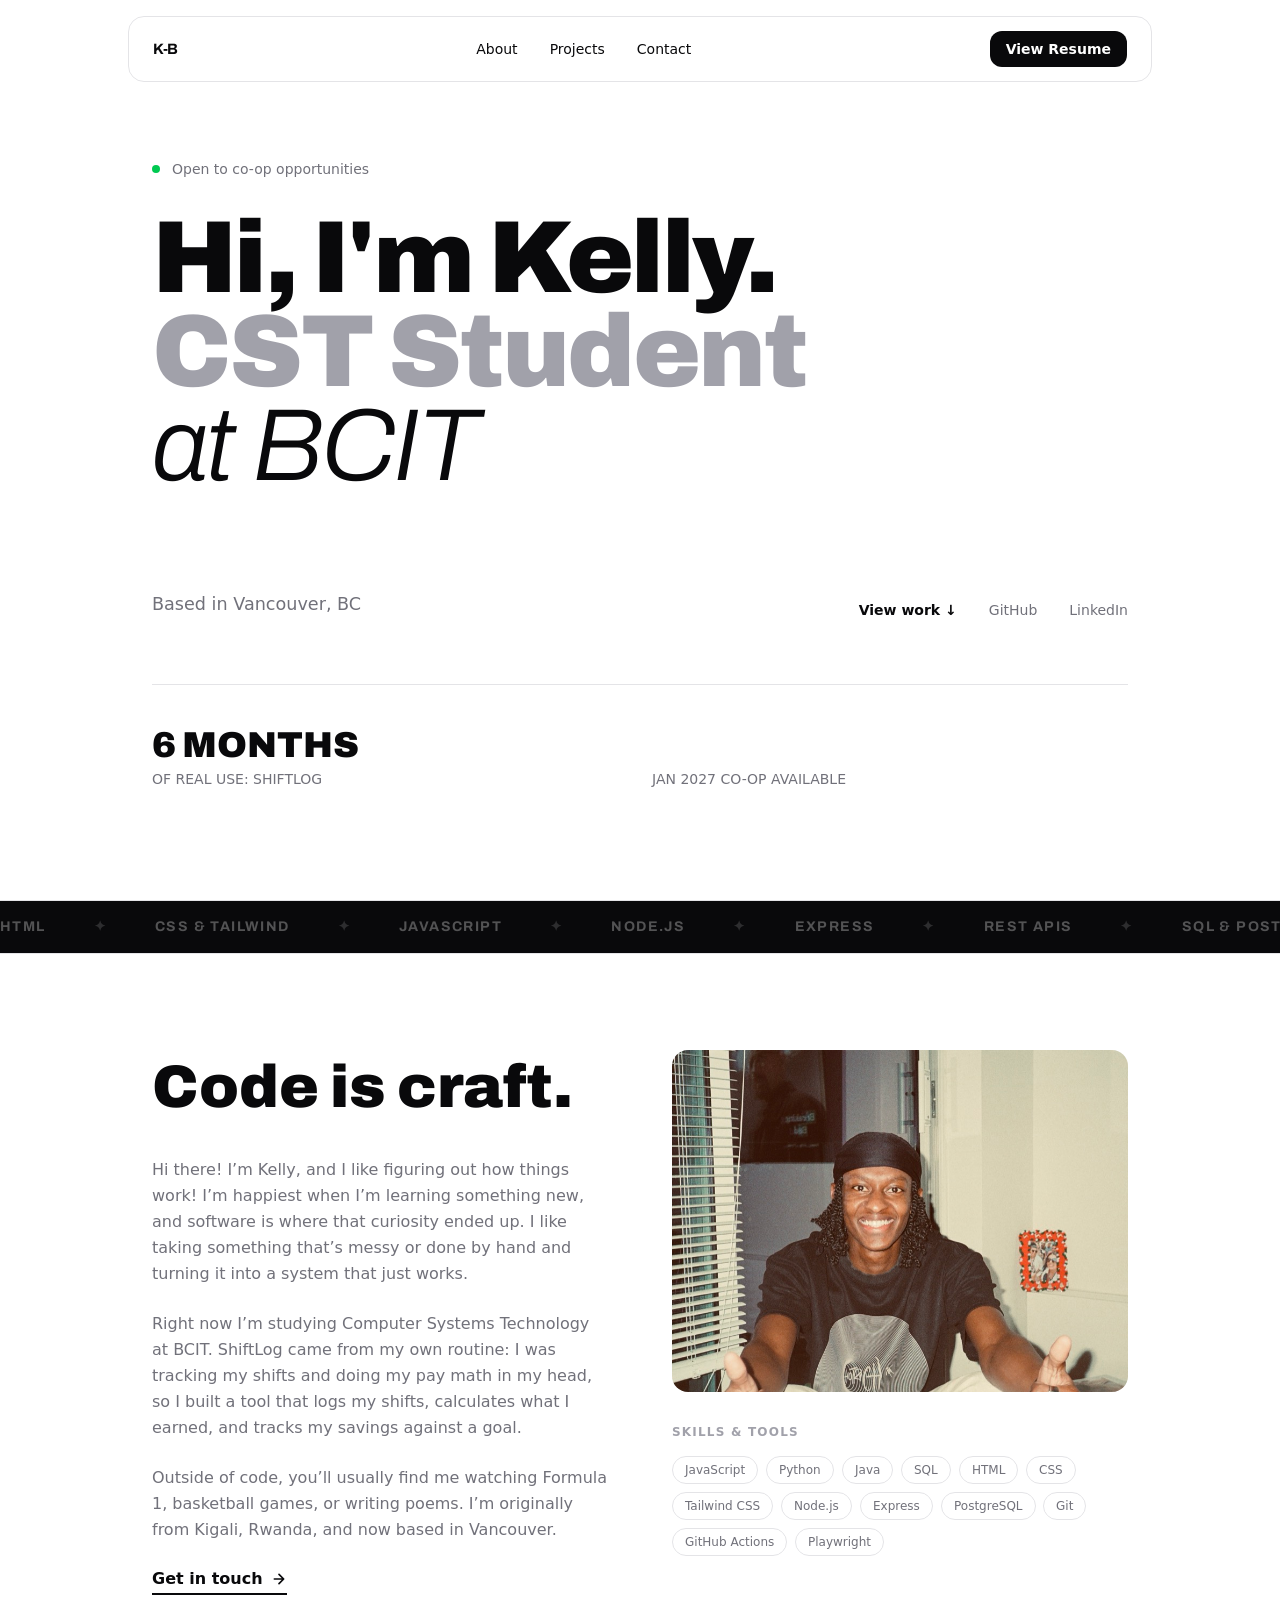
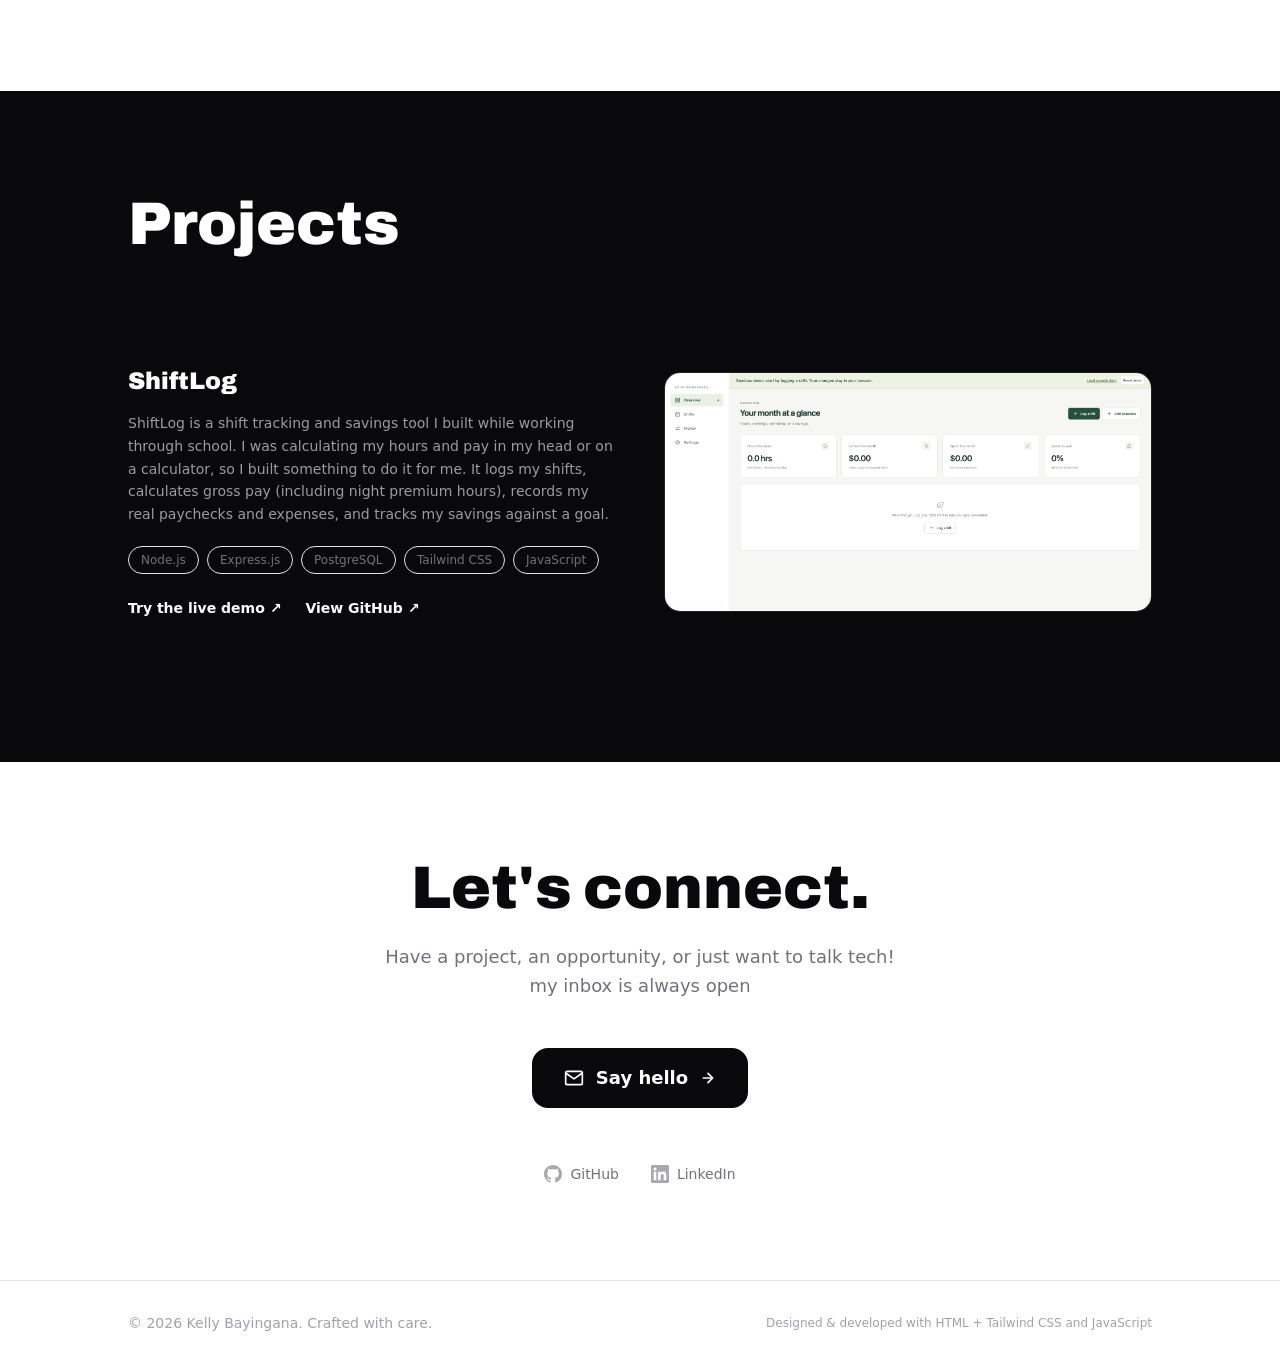
==== commit ec4afabc: "Show sample data in ShiftLog preview, fix About typo" ====
--- a/index.html
+++ b/index.html
@@ -246,7 +246,7 @@
           </p>
           <p class="text-[#71717A] leading-relaxed mb-6 reveal reveal-delay-2">
             Outside of code, you’ll usually find me watching Formula 1,
-            basketball games, or working or writing poems. I’m originally from
+            basketball games, or writing poems. I’m originally from
             Kigali, Rwanda, and now based in Vancouver.
           </p>
 
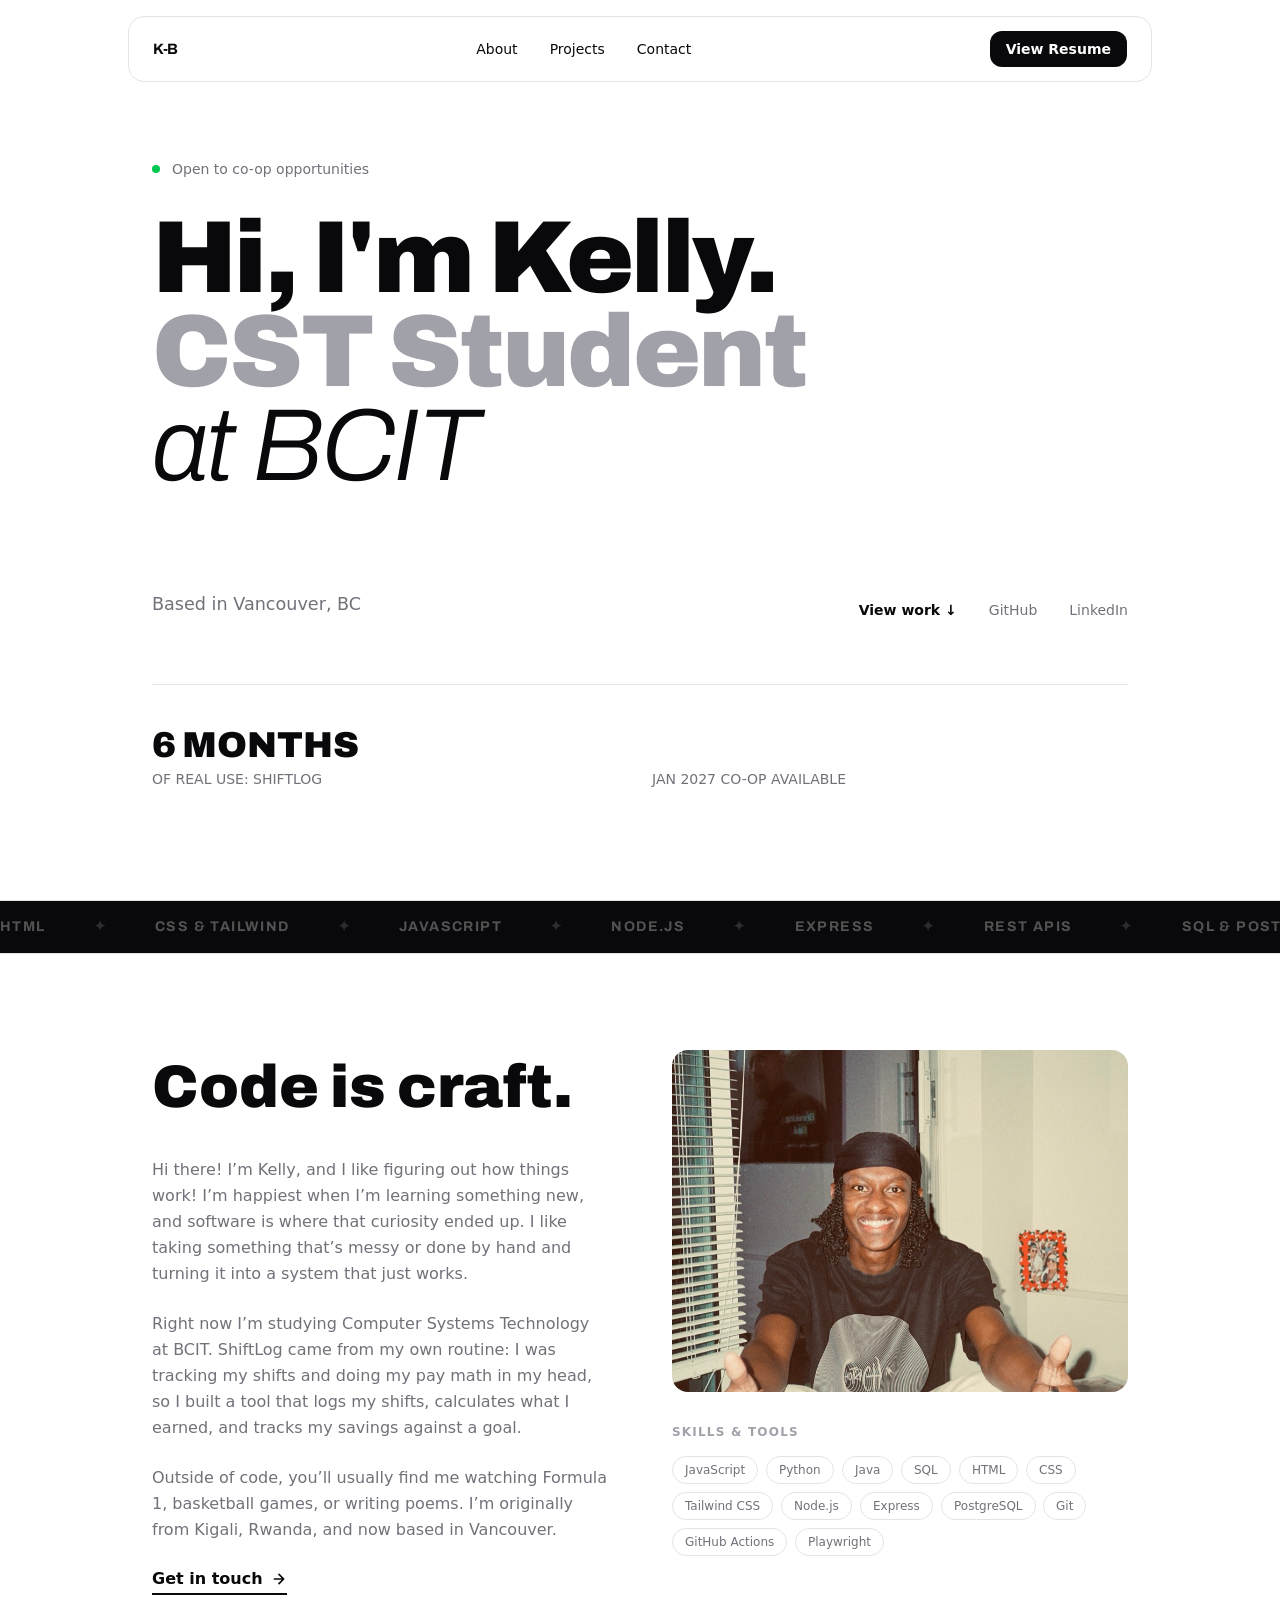
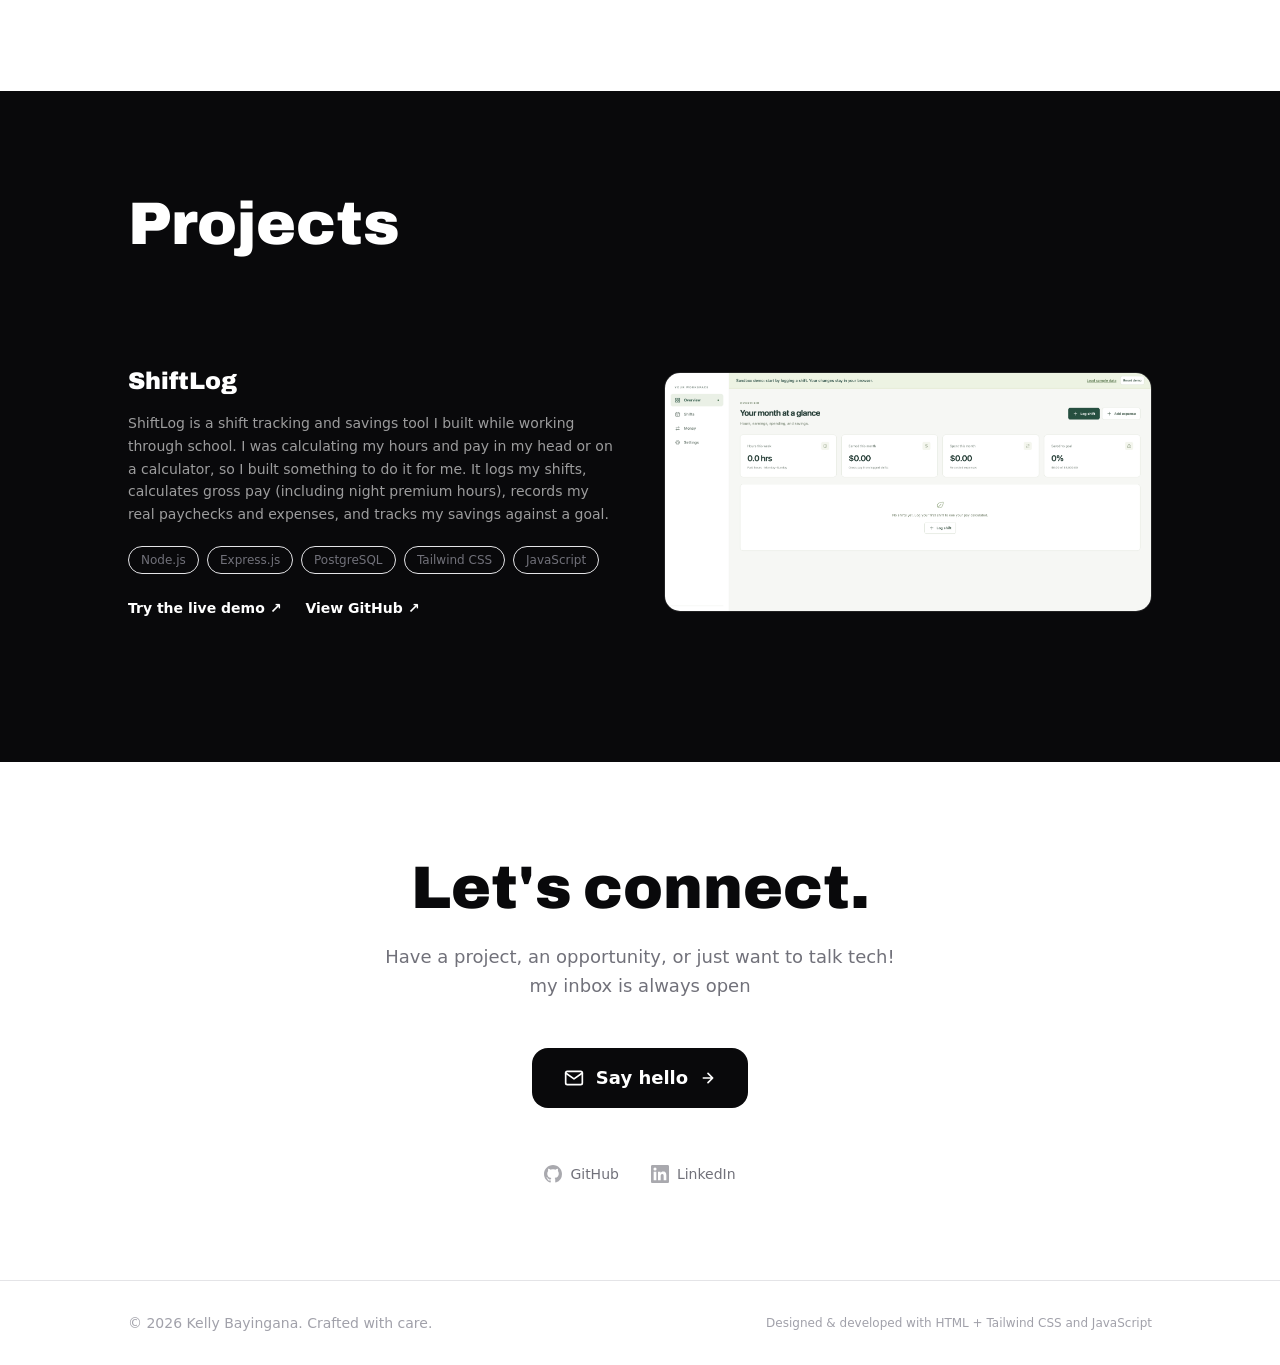
==== commit 84ab58e5: "Match Get in touch cursor to its blue hover color" ====
--- a/index.html
+++ b/index.html
@@ -25,7 +25,7 @@
       rel="stylesheet"
     />
     <!-- Tailwind compiled output -->
-    <link rel="stylesheet" href="css/output.css?v=2" />
+    <link rel="stylesheet" href="css/output.css?v=3" />
   </head>
   <body class="overflow-x-hidden">
     <!-- ── NAVBAR ────────────────────────────────── -->
@@ -53,6 +53,7 @@
         <a
           href="assets/RESUME.pdf?v=464a42a2"
           target="_blank"
+          data-cursor="dark"
           class="nav-cta hidden md:inline-flex text-sm font-semibold px-4 py-2 bg-[#09090B] text-white rounded-xl hover:bg-zinc-800 transition-colors duration-200 cursor-pointer"
         >
           View Resume
@@ -99,6 +100,7 @@
             <a
               href="assets/RESUME.pdf?v=464a42a2"
               target="_blank"
+              data-cursor="dark"
               class="nav-cta inline-flex text-sm font-semibold px-4 py-2 bg-[#09090B] text-white rounded-xl hover:bg-zinc-800 transition-colors duration-200 cursor-pointer"
             >
               View Resume
@@ -252,6 +254,7 @@
 
           <a
             href="#contact"
+            data-cursor="blue"
             class="group inline-flex items-center gap-2 font-semibold text-[#09090B] border-b-2 border-[#09090B] pb-0.5 hover:text-[#2563EB] hover:border-[#2563EB] transition-colors duration-200 cursor-pointer reveal reveal-delay-4"
           >
             Get in touch
@@ -405,6 +408,7 @@
         <div class="reveal reveal-delay-3">
           <a
             href="mailto:bayingana55@gmail.com"
+            data-cursor="dark"
             class="inline-flex items-center gap-3 bg-[#09090B] text-white font-semibold text-lg px-8 py-4 rounded-2xl hover:bg-zinc-800 transition-colors duration-200 cursor-pointer mb-6 group"
           >
             <svg
@@ -498,6 +502,6 @@
     </footer>
 
     <!-- External JavaScript -->
-    <script src="js/main.js?v=2"></script>
+    <script src="js/main.js?v=4"></script>
   </body>
 </html>
--- a/css/output.css
+++ b/css/output.css
@@ -1,2 +1,2 @@
 /*! tailwindcss v4.3.0 | MIT License | https://tailwindcss.com */
-@layer properties{@supports (((-webkit-hyphens:none)) and (not (margin-trim:inline))) or ((-moz-orient:inline) and (not (color:rgb(from red r g b)))){*,:before,:after,::backdrop{--tw-scale-x:1;--tw-scale-y:1;--tw-scale-z:1;--tw-rotate-x:initial;--tw-rotate-y:initial;--tw-rotate-z:initial;--tw-skew-x:initial;--tw-skew-y:initial;--tw-divide-y-reverse:0;--tw-border-style:solid;--tw-leading:initial;--tw-font-weight:initial;--tw-tracking:initial;--tw-shadow:0 0 #0000;--tw-shadow-color:initial;--tw-shadow-alpha:100%;--tw-inset-shadow:0 0 #0000;--tw-inset-shadow-color:initial;--tw-inset-shadow-alpha:100%;--tw-ring-color:initial;--tw-ring-shadow:0 0 #0000;--tw-inset-ring-color:initial;--tw-inset-ring-shadow:0 0 #0000;--tw-ring-inset:initial;--tw-ring-offset-width:0px;--tw-ring-offset-color:#fff;--tw-ring-offset-shadow:0 0 #0000;--tw-duration:initial;--tw-ease:initial;--tw-translate-x:0;--tw-translate-y:0;--tw-translate-z:0}}}@layer theme{:root,:host{--font-sans:ui-sans-serif, system-ui, sans-serif, "Apple Color Emoji", "Segoe UI Emoji", "Segoe UI Symbol", "Noto Color Emoji";--font-mono:ui-monospace, SFMono-Regular, Menlo, Monaco, Consolas, "Liberation Mono", "Courier New", monospace;--color-green-500:oklch(72.3% .219 149.579);--color-zinc-800:oklch(27.4% .006 286.033);--color-black:#000;--color-white:#fff;--spacing:.25rem;--container-2xl:42rem;--container-5xl:64rem;--text-xs:.75rem;--text-xs--line-height:calc(1 / .75);--text-sm:.875rem;--text-sm--line-height:calc(1.25 / .875);--text-lg:1.125rem;--text-lg--line-height:calc(1.75 / 1.125);--text-2xl:1.5rem;--text-2xl--line-height:calc(2 / 1.5);--text-4xl:2.25rem;--text-4xl--line-height:calc(2.5 / 2.25);--text-5xl:3rem;--text-5xl--line-height:1;--text-6xl:3.75rem;--text-6xl--line-height:1;--font-weight-light:300;--font-weight-medium:500;--font-weight-semibold:600;--font-weight-bold:700;--font-weight-black:900;--tracking-tight:-.025em;--tracking-widest:.1em;--leading-tight:1.25;--leading-relaxed:1.625;--radius-xl:.75rem;--radius-2xl:1rem;--ease-out:cubic-bezier(0, 0, .2, 1);--animate-pulse:pulse 2s cubic-bezier(.4, 0, .6, 1) infinite;--default-transition-duration:.15s;--default-transition-timing-function:cubic-bezier(.4, 0, .2, 1);--default-font-family:var(--font-sans);--default-mono-font-family:var(--font-mono)}}@layer base{*,:after,:before,::backdrop{box-sizing:border-box;border:0 solid;margin:0;padding:0}::file-selector-button{box-sizing:border-box;border:0 solid;margin:0;padding:0}html,:host{-webkit-text-size-adjust:100%;tab-size:4;line-height:1.5;font-family:var(--default-font-family,ui-sans-serif, system-ui, sans-serif, "Apple Color Emoji", "Segoe UI Emoji", "Segoe UI Symbol", "Noto Color Emoji");font-feature-settings:var(--default-font-feature-settings,normal);font-variation-settings:var(--default-font-variation-settings,normal);-webkit-tap-highlight-color:transparent}hr{height:0;color:inherit;border-top-width:1px}abbr:where([title]){-webkit-text-decoration:underline dotted;text-decoration:underline dotted}h1,h2,h3,h4,h5,h6{font-size:inherit;font-weight:inherit}a{color:inherit;-webkit-text-decoration:inherit;-webkit-text-decoration:inherit;-webkit-text-decoration:inherit;text-decoration:inherit}b,strong{font-weight:bolder}code,kbd,samp,pre{font-family:var(--default-mono-font-family,ui-monospace, SFMono-Regular, Menlo, Monaco, Consolas, "Liberation Mono", "Courier New", monospace);font-feature-settings:var(--default-mono-font-feature-settings,normal);font-variation-settings:var(--default-mono-font-variation-settings,normal);font-size:1em}small{font-size:80%}sub,sup{vertical-align:baseline;font-size:75%;line-height:0;position:relative}sub{bottom:-.25em}sup{top:-.5em}table{text-indent:0;border-color:inherit;border-collapse:collapse}:-moz-focusring{outline:auto}progress{vertical-align:baseline}summary{display:list-item}ol,ul,menu{list-style:none}img,svg,video,canvas,audio,iframe,embed,object{vertical-align:middle;display:block}img,video{max-width:100%;height:auto}button,input,select,optgroup,textarea{font:inherit;font-feature-settings:inherit;font-variation-settings:inherit;letter-spacing:inherit;color:inherit;opacity:1;background-color:#0000;border-radius:0}::file-selector-button{font:inherit;font-feature-settings:inherit;font-variation-settings:inherit;letter-spacing:inherit;color:inherit;opacity:1;background-color:#0000;border-radius:0}:where(select:is([multiple],[size])) optgroup{font-weight:bolder}:where(select:is([multiple],[size])) optgroup option{padding-inline-start:20px}::file-selector-button{margin-inline-end:4px}::placeholder{opacity:1}@supports (not ((-webkit-appearance:-apple-pay-button))) or (contain-intrinsic-size:1px){::placeholder{color:currentColor}@supports (color:color-mix(in lab, red, red)){::placeholder{color:color-mix(in oklab, currentcolor 50%, transparent)}}}textarea{resize:vertical}::-webkit-search-decoration{-webkit-appearance:none}::-webkit-date-and-time-value{min-height:1lh;text-align:inherit}::-webkit-datetime-edit{display:inline-flex}::-webkit-datetime-edit-fields-wrapper{padding:0}::-webkit-datetime-edit{padding-block:0}::-webkit-datetime-edit-year-field{padding-block:0}::-webkit-datetime-edit-month-field{padding-block:0}::-webkit-datetime-edit-day-field{padding-block:0}::-webkit-datetime-edit-hour-field{padding-block:0}::-webkit-datetime-edit-minute-field{padding-block:0}::-webkit-datetime-edit-second-field{padding-block:0}::-webkit-datetime-edit-millisecond-field{padding-block:0}::-webkit-datetime-edit-meridiem-field{padding-block:0}::-webkit-calendar-picker-indicator{line-height:1}:-moz-ui-invalid{box-shadow:none}button,input:where([type=button],[type=reset],[type=submit]){appearance:button}::file-selector-button{appearance:button}::-webkit-inner-spin-button{height:auto}::-webkit-outer-spin-button{height:auto}[hidden]:where(:not([hidden=until-found])){display:none!important}}@layer components;@layer utilities{.visible{visibility:visible}.fixed{position:fixed}.static{position:static}.top-4{top:calc(var(--spacing) * 4)}.right-4{right:calc(var(--spacing) * 4)}.left-4{left:calc(var(--spacing) * 4)}.z-50{z-index:50}.mx-auto{margin-inline:auto}.mt-1{margin-top:calc(var(--spacing) * 1)}.mt-2{margin-top:calc(var(--spacing) * 2)}.mt-8{margin-top:calc(var(--spacing) * 8)}.mt-16{margin-top:calc(var(--spacing) * 16)}.mb-4{margin-bottom:calc(var(--spacing) * 4)}.mb-6{margin-bottom:calc(var(--spacing) * 6)}.mb-8{margin-bottom:calc(var(--spacing) * 8)}.mb-12{margin-bottom:calc(var(--spacing) * 12)}.mb-14{margin-bottom:calc(var(--spacing) * 14)}.ml-2{margin-left:calc(var(--spacing) * 2)}.block{display:block}.flex{display:flex}.grid{display:grid}.hidden{display:none}.inline-block{display:inline-block}.inline-flex{display:inline-flex}.aspect-\[4\/3\]{aspect-ratio:4/3}.h-2{height:calc(var(--spacing) * 2)}.h-\[240px\]{height:240px}.h-full{height:100%}.min-h-screen{min-height:100vh}.w-2{width:calc(var(--spacing) * 2)}.w-full{width:100%}.max-w-2xl{max-width:var(--container-2xl)}.max-w-5xl{max-width:var(--container-5xl)}.max-w-\[38rem\]{max-width:38rem}.shrink-0{flex-shrink:0}.grow{flex-grow:1}.scale-125{--tw-scale-x:125%;--tw-scale-y:125%;--tw-scale-z:125%;scale:var(--tw-scale-x) var(--tw-scale-y)}.transform{transform:var(--tw-rotate-x,) var(--tw-rotate-y,) var(--tw-rotate-z,) var(--tw-skew-x,) var(--tw-skew-y,)}.animate-pulse{animation:var(--animate-pulse)}.cursor-pointer{cursor:pointer}.grid-cols-1{grid-template-columns:repeat(1,minmax(0,1fr))}.grid-cols-2{grid-template-columns:repeat(2,minmax(0,1fr))}.flex-col{flex-direction:column}.flex-wrap{flex-wrap:wrap}.items-center{align-items:center}.items-start{align-items:flex-start}.justify-between{justify-content:space-between}.justify-center{justify-content:center}.gap-2{gap:calc(var(--spacing) * 2)}.gap-3{gap:calc(var(--spacing) * 3)}.gap-4{gap:calc(var(--spacing) * 4)}.gap-5{gap:calc(var(--spacing) * 5)}.gap-6{gap:calc(var(--spacing) * 6)}.gap-8{gap:calc(var(--spacing) * 8)}.gap-12{gap:calc(var(--spacing) * 12)}.gap-16{gap:calc(var(--spacing) * 16)}:where(.divide-y>:not(:last-child)){--tw-divide-y-reverse:0;border-bottom-style:var(--tw-border-style);border-top-style:var(--tw-border-style);border-top-width:calc(1px * var(--tw-divide-y-reverse));border-bottom-width:calc(1px * calc(1 - var(--tw-divide-y-reverse)))}:where(.divide-white\/10>:not(:last-child)){border-color:#ffffff1a}@supports (color:color-mix(in lab, red, red)){:where(.divide-white\/10>:not(:last-child)){border-color:color-mix(in oklab, var(--color-white) 10%, transparent)}}.overflow-hidden{overflow:hidden}.overflow-x-hidden{overflow-x:hidden}.scroll-smooth{scroll-behavior:smooth}.rounded-2xl{border-radius:var(--radius-2xl)}.rounded-full{border-radius:3.40282e38px}.rounded-xl{border-radius:var(--radius-xl)}.border{border-style:var(--tw-border-style);border-width:1px}.border-y{border-block-style:var(--tw-border-style);border-block-width:1px}.border-t{border-top-style:var(--tw-border-style);border-top-width:1px}.border-b-2{border-bottom-style:var(--tw-border-style);border-bottom-width:2px}.border-\[\#09090B\]{border-color:#09090b}.border-\[\#E4E4E7\]{border-color:#e4e4e7}.border-white\/10{border-color:#ffffff1a}@supports (color:color-mix(in lab, red, red)){.border-white\/10{border-color:color-mix(in oklab, var(--color-white) 10%, transparent)}}.bg-\[\#09090B\]{background-color:#09090b}.bg-green-500{background-color:var(--color-green-500)}.object-cover{object-fit:cover}.object-top{object-position:top}.p-2{padding:calc(var(--spacing) * 2)}.px-4{padding-inline:calc(var(--spacing) * 4)}.px-6{padding-inline:calc(var(--spacing) * 6)}.px-8{padding-inline:calc(var(--spacing) * 8)}.py-2{padding-block:calc(var(--spacing) * 2)}.py-3\.5{padding-block:calc(var(--spacing) * 3.5)}.py-4{padding-block:calc(var(--spacing) * 4)}.py-5{padding-block:calc(var(--spacing) * 5)}.py-8{padding-block:calc(var(--spacing) * 8)}.py-12{padding-block:calc(var(--spacing) * 12)}.py-24{padding-block:calc(var(--spacing) * 24)}.pt-1{padding-top:calc(var(--spacing) * 1)}.pt-10{padding-top:calc(var(--spacing) * 10)}.pt-28{padding-top:calc(var(--spacing) * 28)}.pr-12{padding-right:calc(var(--spacing) * 12)}.pb-0\.5{padding-bottom:calc(var(--spacing) * .5)}.pb-16{padding-bottom:calc(var(--spacing) * 16)}.text-center{text-align:center}.text-2xl{font-size:var(--text-2xl);line-height:var(--tw-leading,var(--text-2xl--line-height))}.text-4xl{font-size:var(--text-4xl);line-height:var(--tw-leading,var(--text-4xl--line-height))}.text-5xl{font-size:var(--text-5xl);line-height:var(--tw-leading,var(--text-5xl--line-height))}.text-lg{font-size:var(--text-lg);line-height:var(--tw-leading,var(--text-lg--line-height))}.text-sm{font-size:var(--text-sm);line-height:var(--tw-leading,var(--text-sm--line-height))}.text-xs{font-size:var(--text-xs);line-height:var(--tw-leading,var(--text-xs--line-height))}.text-\[1\.1rem\]{font-size:1.1rem}.text-\[15px\]{font-size:15px}.text-\[clamp\(3rem\,8vw\,7rem\)\]{font-size:clamp(3rem,8vw,7rem)}.leading-\[0\.92\]{--tw-leading:.92;line-height:.92}.leading-\[1\.8\]{--tw-leading:1.8;line-height:1.8}.leading-relaxed{--tw-leading:var(--leading-relaxed);line-height:var(--leading-relaxed)}.leading-tight{--tw-leading:var(--leading-tight);line-height:var(--leading-tight)}.font-black{--tw-font-weight:var(--font-weight-black);font-weight:var(--font-weight-black)}.font-bold{--tw-font-weight:var(--font-weight-bold);font-weight:var(--font-weight-bold)}.font-light{--tw-font-weight:var(--font-weight-light);font-weight:var(--font-weight-light)}.font-medium{--tw-font-weight:var(--font-weight-medium);font-weight:var(--font-weight-medium)}.font-semibold{--tw-font-weight:var(--font-weight-semibold);font-weight:var(--font-weight-semibold)}.tracking-tight{--tw-tracking:var(--tracking-tight);letter-spacing:var(--tracking-tight)}.tracking-widest{--tw-tracking:var(--tracking-widest);letter-spacing:var(--tracking-widest)}.whitespace-nowrap{white-space:nowrap}.text-\[\#09090B\]{color:#09090b}.text-\[\#71717A\]{color:#71717a}.text-\[\#A1A1AA\]{color:#a1a1aa}.text-white{color:var(--color-white)}.text-white\/15{color:#ffffff26}@supports (color:color-mix(in lab, red, red)){.text-white\/15{color:color-mix(in oklab, var(--color-white) 15%, transparent)}}.text-white\/30{color:#ffffff4d}@supports (color:color-mix(in lab, red, red)){.text-white\/30{color:color-mix(in oklab, var(--color-white) 30%, transparent)}}.uppercase{text-transform:uppercase}.italic{font-style:italic}.opacity-60{opacity:.6}.ring{--tw-ring-shadow:var(--tw-ring-inset,) 0 0 0 calc(1px + var(--tw-ring-offset-width)) var(--tw-ring-color,currentcolor);box-shadow:var(--tw-inset-shadow), var(--tw-inset-ring-shadow), var(--tw-ring-offset-shadow), var(--tw-ring-shadow), var(--tw-shadow)}.transition-all{transition-property:all;transition-timing-function:var(--tw-ease,var(--default-transition-timing-function));transition-duration:var(--tw-duration,var(--default-transition-duration))}.transition-colors{transition-property:color,background-color,border-color,outline-color,text-decoration-color,fill,stroke,--tw-gradient-from,--tw-gradient-via,--tw-gradient-to;transition-timing-function:var(--tw-ease,var(--default-transition-timing-function));transition-duration:var(--tw-duration,var(--default-transition-duration))}.transition-transform{transition-property:transform,translate,scale,rotate;transition-timing-function:var(--tw-ease,var(--default-transition-timing-function));transition-duration:var(--tw-duration,var(--default-transition-duration))}.duration-200{--tw-duration:.2s;transition-duration:.2s}.duration-300{--tw-duration:.3s;transition-duration:.3s}.duration-500{--tw-duration:.5s;transition-duration:.5s}.ease-out{--tw-ease:var(--ease-out);transition-timing-function:var(--ease-out)}@media (hover:hover){.group-hover\:translate-x-1:is(:where(.group):hover *){--tw-translate-x:calc(var(--spacing) * 1);translate:var(--tw-translate-x) var(--tw-translate-y)}.group-hover\:scale-105:is(:where(.group):hover *){--tw-scale-x:105%;--tw-scale-y:105%;--tw-scale-z:105%;scale:var(--tw-scale-x) var(--tw-scale-y)}.group-hover\:text-\[\#0A66C2\]:is(:where(.group):hover *){color:#0a66c2}.group-hover\:text-\[\#24292e\]:is(:where(.group):hover *){color:#24292e}.group-hover\:opacity-100:is(:where(.group):hover *){opacity:1}.hover\:border-\[\#2563EB\]:hover{border-color:#2563eb}.hover\:bg-black\/5:hover{background-color:#0000000d}@supports (color:color-mix(in lab, red, red)){.hover\:bg-black\/5:hover{background-color:color-mix(in oklab, var(--color-black) 5%, transparent)}}.hover\:bg-zinc-800:hover{background-color:var(--color-zinc-800)}.hover\:text-\[\#0A66C2\]:hover{color:#0a66c2}.hover\:text-\[\#000000\]:hover{color:#000}.hover\:text-\[\#2563EB\]:hover{color:#2563eb}}@media (min-width:48rem){.md\:flex{display:flex}.md\:hidden{display:none}.md\:inline-flex{display:inline-flex}.md\:grid-cols-2{grid-template-columns:repeat(2,minmax(0,1fr))}.md\:flex-row{flex-direction:row}.md\:items-end{align-items:flex-end}.md\:text-6xl{font-size:var(--text-6xl);line-height:var(--tw-leading,var(--text-6xl--line-height))}}}@keyframes marquee{0%{transform:translate(0)}to{transform:translate(-50%)}}@keyframes bounce-arrow{0%,to{transform:translateY(0)}50%{transform:translateY(5px)}}.arrow-bounce{will-change:transform}.group:hover .arrow-bounce{animation:.7s ease-in-out infinite bounce-arrow}@keyframes slide-right{0%,to{transform:translate(0)}50%{transform:translate(5px)}}.arrow-slide{will-change:transform}.group:hover .arrow-slide{animation:.7s ease-in-out infinite slide-right}.skill-tag{color:#71717a;cursor:default;will-change:transform;border:1px solid #e4e4e7;border-radius:9999px;padding:.25rem .75rem;font-size:.75rem;font-weight:500;transition:border-color .2s;display:inline-block}@keyframes tag-heartbeat{0%{transform:scale(1)}35%{transform:scale(1.1)}55%{transform:scale(.97)}to{transform:scale(1)}}.skill-tag:hover{border-color:#a1a1aa;animation:.45s ease-out forwards tag-heartbeat}.nav-blur{-webkit-backdrop-filter:blur(12px);backdrop-filter:blur(12px);isolation:isolate;background-color:#ffffff1a;transform:translateZ(0)}.nav-link{color:#09090b;transition:color .3s}.nav-logo{transition:color .3s}.nav-cta{transition:background-color .3s,color .3s}nav.nav-dark{transition:border-color .3s;border-color:#ffffff26!important}nav.nav-dark .nav-logo,nav.nav-dark .nav-link{color:#fff!important}nav.nav-dark .nav-cta{color:#09090b!important;background-color:#fff!important}a[href*=github]:hover svg{opacity:1;color:#24292e}a[href*=linkedin]:hover svg{opacity:1;color:#0a66c2}.reveal{opacity:0;transition:opacity .6s,transform .6s;transform:translateY(24px)}.reveal.visible{opacity:1;transform:translateY(0)}.reveal-delay-1{transition-delay:.1s}.reveal-delay-2{transition-delay:.2s}.reveal-delay-3{transition-delay:.3s}.reveal-delay-4{transition-delay:.4s}.cursor-dot,.cursor-ring{z-index:9999;pointer-events:none;opacity:0;will-change:transform;border-radius:9999px;transition:opacity .2s;position:fixed;top:0;left:0}.cursor-dot{background-color:#2a7a4b;width:8px;height:8px}.cursor-ring{background-color:#0000;border:1.5px solid #2a7a4b;width:36px;height:36px;transition:opacity .2s,width .2s,height .2s,background-color .2s}.cursor-ring.is-hovering{background-color:#2a7a4b26;width:64px;height:64px}html.cursor-visible .cursor-dot,html.cursor-visible .cursor-ring{opacity:1}html.has-custom-cursor,html.has-custom-cursor *{cursor:none!important}.skill-tag{position:relative}.code-ghost{white-space:nowrap;pointer-events:none;color:#2a7a4b;opacity:0;font-family:ui-monospace,SFMono-Regular,Menlo,monospace;font-size:.75rem;animation:1.6s ease-out forwards code-ghost;position:absolute;bottom:100%;left:50%}@keyframes code-ghost{0%{opacity:0;filter:blur(2px);transform:translate(-50%,6px)}20%{opacity:.85;filter:blur()}to{opacity:0;filter:blur(3px);transform:translate(-50%,-46px)}}@property --tw-scale-x{syntax:"*";inherits:false;initial-value:1}@property --tw-scale-y{syntax:"*";inherits:false;initial-value:1}@property --tw-scale-z{syntax:"*";inherits:false;initial-value:1}@property --tw-rotate-x{syntax:"*";inherits:false}@property --tw-rotate-y{syntax:"*";inherits:false}@property --tw-rotate-z{syntax:"*";inherits:false}@property --tw-skew-x{syntax:"*";inherits:false}@property --tw-skew-y{syntax:"*";inherits:false}@property --tw-divide-y-reverse{syntax:"*";inherits:false;initial-value:0}@property --tw-border-style{syntax:"*";inherits:false;initial-value:solid}@property --tw-leading{syntax:"*";inherits:false}@property --tw-font-weight{syntax:"*";inherits:false}@property --tw-tracking{syntax:"*";inherits:false}@property --tw-shadow{syntax:"*";inherits:false;initial-value:0 0 #0000}@property --tw-shadow-color{syntax:"*";inherits:false}@property --tw-shadow-alpha{syntax:"<percentage>";inherits:false;initial-value:100%}@property --tw-inset-shadow{syntax:"*";inherits:false;initial-value:0 0 #0000}@property --tw-inset-shadow-color{syntax:"*";inherits:false}@property --tw-inset-shadow-alpha{syntax:"<percentage>";inherits:false;initial-value:100%}@property --tw-ring-color{syntax:"*";inherits:false}@property --tw-ring-shadow{syntax:"*";inherits:false;initial-value:0 0 #0000}@property --tw-inset-ring-color{syntax:"*";inherits:false}@property --tw-inset-ring-shadow{syntax:"*";inherits:false;initial-value:0 0 #0000}@property --tw-ring-inset{syntax:"*";inherits:false}@property --tw-ring-offset-width{syntax:"<length>";inherits:false;initial-value:0}@property --tw-ring-offset-color{syntax:"*";inherits:false;initial-value:#fff}@property --tw-ring-offset-shadow{syntax:"*";inherits:false;initial-value:0 0 #0000}@property --tw-duration{syntax:"*";inherits:false}@property --tw-ease{syntax:"*";inherits:false}@property --tw-translate-x{syntax:"*";inherits:false;initial-value:0}@property --tw-translate-y{syntax:"*";inherits:false;initial-value:0}@property --tw-translate-z{syntax:"*";inherits:false;initial-value:0}@keyframes pulse{50%{opacity:.5}}+@layer properties{@supports (((-webkit-hyphens:none)) and (not (margin-trim:inline))) or ((-moz-orient:inline) and (not (color:rgb(from red r g b)))){*,:before,:after,::backdrop{--tw-scale-x:1;--tw-scale-y:1;--tw-scale-z:1;--tw-rotate-x:initial;--tw-rotate-y:initial;--tw-rotate-z:initial;--tw-skew-x:initial;--tw-skew-y:initial;--tw-divide-y-reverse:0;--tw-border-style:solid;--tw-leading:initial;--tw-font-weight:initial;--tw-tracking:initial;--tw-shadow:0 0 #0000;--tw-shadow-color:initial;--tw-shadow-alpha:100%;--tw-inset-shadow:0 0 #0000;--tw-inset-shadow-color:initial;--tw-inset-shadow-alpha:100%;--tw-ring-color:initial;--tw-ring-shadow:0 0 #0000;--tw-inset-ring-color:initial;--tw-inset-ring-shadow:0 0 #0000;--tw-ring-inset:initial;--tw-ring-offset-width:0px;--tw-ring-offset-color:#fff;--tw-ring-offset-shadow:0 0 #0000;--tw-duration:initial;--tw-ease:initial;--tw-translate-x:0;--tw-translate-y:0;--tw-translate-z:0}}}@layer theme{:root,:host{--font-sans:ui-sans-serif, system-ui, sans-serif, "Apple Color Emoji", "Segoe UI Emoji", "Segoe UI Symbol", "Noto Color Emoji";--font-mono:ui-monospace, SFMono-Regular, Menlo, Monaco, Consolas, "Liberation Mono", "Courier New", monospace;--color-green-500:oklch(72.3% .219 149.579);--color-zinc-800:oklch(27.4% .006 286.033);--color-black:#000;--color-white:#fff;--spacing:.25rem;--container-2xl:42rem;--container-5xl:64rem;--text-xs:.75rem;--text-xs--line-height:calc(1 / .75);--text-sm:.875rem;--text-sm--line-height:calc(1.25 / .875);--text-lg:1.125rem;--text-lg--line-height:calc(1.75 / 1.125);--text-2xl:1.5rem;--text-2xl--line-height:calc(2 / 1.5);--text-4xl:2.25rem;--text-4xl--line-height:calc(2.5 / 2.25);--text-5xl:3rem;--text-5xl--line-height:1;--text-6xl:3.75rem;--text-6xl--line-height:1;--font-weight-light:300;--font-weight-medium:500;--font-weight-semibold:600;--font-weight-bold:700;--font-weight-black:900;--tracking-tight:-.025em;--tracking-widest:.1em;--leading-tight:1.25;--leading-relaxed:1.625;--radius-xl:.75rem;--radius-2xl:1rem;--ease-out:cubic-bezier(0, 0, .2, 1);--animate-pulse:pulse 2s cubic-bezier(.4, 0, .6, 1) infinite;--default-transition-duration:.15s;--default-transition-timing-function:cubic-bezier(.4, 0, .2, 1);--default-font-family:var(--font-sans);--default-mono-font-family:var(--font-mono)}}@layer base{*,:after,:before,::backdrop{box-sizing:border-box;border:0 solid;margin:0;padding:0}::file-selector-button{box-sizing:border-box;border:0 solid;margin:0;padding:0}html,:host{-webkit-text-size-adjust:100%;tab-size:4;line-height:1.5;font-family:var(--default-font-family,ui-sans-serif, system-ui, sans-serif, "Apple Color Emoji", "Segoe UI Emoji", "Segoe UI Symbol", "Noto Color Emoji");font-feature-settings:var(--default-font-feature-settings,normal);font-variation-settings:var(--default-font-variation-settings,normal);-webkit-tap-highlight-color:transparent}hr{height:0;color:inherit;border-top-width:1px}abbr:where([title]){-webkit-text-decoration:underline dotted;text-decoration:underline dotted}h1,h2,h3,h4,h5,h6{font-size:inherit;font-weight:inherit}a{color:inherit;-webkit-text-decoration:inherit;-webkit-text-decoration:inherit;-webkit-text-decoration:inherit;text-decoration:inherit}b,strong{font-weight:bolder}code,kbd,samp,pre{font-family:var(--default-mono-font-family,ui-monospace, SFMono-Regular, Menlo, Monaco, Consolas, "Liberation Mono", "Courier New", monospace);font-feature-settings:var(--default-mono-font-feature-settings,normal);font-variation-settings:var(--default-mono-font-variation-settings,normal);font-size:1em}small{font-size:80%}sub,sup{vertical-align:baseline;font-size:75%;line-height:0;position:relative}sub{bottom:-.25em}sup{top:-.5em}table{text-indent:0;border-color:inherit;border-collapse:collapse}:-moz-focusring{outline:auto}progress{vertical-align:baseline}summary{display:list-item}ol,ul,menu{list-style:none}img,svg,video,canvas,audio,iframe,embed,object{vertical-align:middle;display:block}img,video{max-width:100%;height:auto}button,input,select,optgroup,textarea{font:inherit;font-feature-settings:inherit;font-variation-settings:inherit;letter-spacing:inherit;color:inherit;opacity:1;background-color:#0000;border-radius:0}::file-selector-button{font:inherit;font-feature-settings:inherit;font-variation-settings:inherit;letter-spacing:inherit;color:inherit;opacity:1;background-color:#0000;border-radius:0}:where(select:is([multiple],[size])) optgroup{font-weight:bolder}:where(select:is([multiple],[size])) optgroup option{padding-inline-start:20px}::file-selector-button{margin-inline-end:4px}::placeholder{opacity:1}@supports (not ((-webkit-appearance:-apple-pay-button))) or (contain-intrinsic-size:1px){::placeholder{color:currentColor}@supports (color:color-mix(in lab, red, red)){::placeholder{color:color-mix(in oklab, currentcolor 50%, transparent)}}}textarea{resize:vertical}::-webkit-search-decoration{-webkit-appearance:none}::-webkit-date-and-time-value{min-height:1lh;text-align:inherit}::-webkit-datetime-edit{display:inline-flex}::-webkit-datetime-edit-fields-wrapper{padding:0}::-webkit-datetime-edit{padding-block:0}::-webkit-datetime-edit-year-field{padding-block:0}::-webkit-datetime-edit-month-field{padding-block:0}::-webkit-datetime-edit-day-field{padding-block:0}::-webkit-datetime-edit-hour-field{padding-block:0}::-webkit-datetime-edit-minute-field{padding-block:0}::-webkit-datetime-edit-second-field{padding-block:0}::-webkit-datetime-edit-millisecond-field{padding-block:0}::-webkit-datetime-edit-meridiem-field{padding-block:0}::-webkit-calendar-picker-indicator{line-height:1}:-moz-ui-invalid{box-shadow:none}button,input:where([type=button],[type=reset],[type=submit]){appearance:button}::file-selector-button{appearance:button}::-webkit-inner-spin-button{height:auto}::-webkit-outer-spin-button{height:auto}[hidden]:where(:not([hidden=until-found])){display:none!important}}@layer components;@layer utilities{.visible{visibility:visible}.fixed{position:fixed}.static{position:static}.top-4{top:calc(var(--spacing) * 4)}.right-4{right:calc(var(--spacing) * 4)}.left-4{left:calc(var(--spacing) * 4)}.z-50{z-index:50}.mx-auto{margin-inline:auto}.mt-1{margin-top:calc(var(--spacing) * 1)}.mt-2{margin-top:calc(var(--spacing) * 2)}.mt-8{margin-top:calc(var(--spacing) * 8)}.mt-16{margin-top:calc(var(--spacing) * 16)}.mb-4{margin-bottom:calc(var(--spacing) * 4)}.mb-6{margin-bottom:calc(var(--spacing) * 6)}.mb-8{margin-bottom:calc(var(--spacing) * 8)}.mb-12{margin-bottom:calc(var(--spacing) * 12)}.mb-14{margin-bottom:calc(var(--spacing) * 14)}.ml-2{margin-left:calc(var(--spacing) * 2)}.block{display:block}.flex{display:flex}.grid{display:grid}.hidden{display:none}.inline-block{display:inline-block}.inline-flex{display:inline-flex}.aspect-\[4\/3\]{aspect-ratio:4/3}.h-2{height:calc(var(--spacing) * 2)}.h-\[240px\]{height:240px}.h-full{height:100%}.min-h-screen{min-height:100vh}.w-2{width:calc(var(--spacing) * 2)}.w-full{width:100%}.max-w-2xl{max-width:var(--container-2xl)}.max-w-5xl{max-width:var(--container-5xl)}.max-w-\[38rem\]{max-width:38rem}.shrink-0{flex-shrink:0}.grow{flex-grow:1}.scale-125{--tw-scale-x:125%;--tw-scale-y:125%;--tw-scale-z:125%;scale:var(--tw-scale-x) var(--tw-scale-y)}.transform{transform:var(--tw-rotate-x,) var(--tw-rotate-y,) var(--tw-rotate-z,) var(--tw-skew-x,) var(--tw-skew-y,)}.animate-pulse{animation:var(--animate-pulse)}.cursor-pointer{cursor:pointer}.grid-cols-1{grid-template-columns:repeat(1,minmax(0,1fr))}.grid-cols-2{grid-template-columns:repeat(2,minmax(0,1fr))}.flex-col{flex-direction:column}.flex-wrap{flex-wrap:wrap}.items-center{align-items:center}.items-start{align-items:flex-start}.justify-between{justify-content:space-between}.justify-center{justify-content:center}.gap-2{gap:calc(var(--spacing) * 2)}.gap-3{gap:calc(var(--spacing) * 3)}.gap-4{gap:calc(var(--spacing) * 4)}.gap-5{gap:calc(var(--spacing) * 5)}.gap-6{gap:calc(var(--spacing) * 6)}.gap-8{gap:calc(var(--spacing) * 8)}.gap-12{gap:calc(var(--spacing) * 12)}.gap-16{gap:calc(var(--spacing) * 16)}:where(.divide-y>:not(:last-child)){--tw-divide-y-reverse:0;border-bottom-style:var(--tw-border-style);border-top-style:var(--tw-border-style);border-top-width:calc(1px * var(--tw-divide-y-reverse));border-bottom-width:calc(1px * calc(1 - var(--tw-divide-y-reverse)))}:where(.divide-white\/10>:not(:last-child)){border-color:#ffffff1a}@supports (color:color-mix(in lab, red, red)){:where(.divide-white\/10>:not(:last-child)){border-color:color-mix(in oklab, var(--color-white) 10%, transparent)}}.overflow-hidden{overflow:hidden}.overflow-x-hidden{overflow-x:hidden}.scroll-smooth{scroll-behavior:smooth}.rounded-2xl{border-radius:var(--radius-2xl)}.rounded-full{border-radius:3.40282e38px}.rounded-xl{border-radius:var(--radius-xl)}.border{border-style:var(--tw-border-style);border-width:1px}.border-y{border-block-style:var(--tw-border-style);border-block-width:1px}.border-t{border-top-style:var(--tw-border-style);border-top-width:1px}.border-b-2{border-bottom-style:var(--tw-border-style);border-bottom-width:2px}.border-\[\#09090B\]{border-color:#09090b}.border-\[\#E4E4E7\]{border-color:#e4e4e7}.border-white\/10{border-color:#ffffff1a}@supports (color:color-mix(in lab, red, red)){.border-white\/10{border-color:color-mix(in oklab, var(--color-white) 10%, transparent)}}.bg-\[\#09090B\]{background-color:#09090b}.bg-green-500{background-color:var(--color-green-500)}.object-cover{object-fit:cover}.object-top{object-position:top}.p-2{padding:calc(var(--spacing) * 2)}.px-4{padding-inline:calc(var(--spacing) * 4)}.px-6{padding-inline:calc(var(--spacing) * 6)}.px-8{padding-inline:calc(var(--spacing) * 8)}.py-2{padding-block:calc(var(--spacing) * 2)}.py-3\.5{padding-block:calc(var(--spacing) * 3.5)}.py-4{padding-block:calc(var(--spacing) * 4)}.py-5{padding-block:calc(var(--spacing) * 5)}.py-8{padding-block:calc(var(--spacing) * 8)}.py-12{padding-block:calc(var(--spacing) * 12)}.py-24{padding-block:calc(var(--spacing) * 24)}.pt-1{padding-top:calc(var(--spacing) * 1)}.pt-10{padding-top:calc(var(--spacing) * 10)}.pt-28{padding-top:calc(var(--spacing) * 28)}.pr-12{padding-right:calc(var(--spacing) * 12)}.pb-0\.5{padding-bottom:calc(var(--spacing) * .5)}.pb-16{padding-bottom:calc(var(--spacing) * 16)}.text-center{text-align:center}.text-2xl{font-size:var(--text-2xl);line-height:var(--tw-leading,var(--text-2xl--line-height))}.text-4xl{font-size:var(--text-4xl);line-height:var(--tw-leading,var(--text-4xl--line-height))}.text-5xl{font-size:var(--text-5xl);line-height:var(--tw-leading,var(--text-5xl--line-height))}.text-lg{font-size:var(--text-lg);line-height:var(--tw-leading,var(--text-lg--line-height))}.text-sm{font-size:var(--text-sm);line-height:var(--tw-leading,var(--text-sm--line-height))}.text-xs{font-size:var(--text-xs);line-height:var(--tw-leading,var(--text-xs--line-height))}.text-\[1\.1rem\]{font-size:1.1rem}.text-\[15px\]{font-size:15px}.text-\[clamp\(3rem\,8vw\,7rem\)\]{font-size:clamp(3rem,8vw,7rem)}.leading-\[0\.92\]{--tw-leading:.92;line-height:.92}.leading-\[1\.8\]{--tw-leading:1.8;line-height:1.8}.leading-relaxed{--tw-leading:var(--leading-relaxed);line-height:var(--leading-relaxed)}.leading-tight{--tw-leading:var(--leading-tight);line-height:var(--leading-tight)}.font-black{--tw-font-weight:var(--font-weight-black);font-weight:var(--font-weight-black)}.font-bold{--tw-font-weight:var(--font-weight-bold);font-weight:var(--font-weight-bold)}.font-light{--tw-font-weight:var(--font-weight-light);font-weight:var(--font-weight-light)}.font-medium{--tw-font-weight:var(--font-weight-medium);font-weight:var(--font-weight-medium)}.font-semibold{--tw-font-weight:var(--font-weight-semibold);font-weight:var(--font-weight-semibold)}.tracking-tight{--tw-tracking:var(--tracking-tight);letter-spacing:var(--tracking-tight)}.tracking-widest{--tw-tracking:var(--tracking-widest);letter-spacing:var(--tracking-widest)}.whitespace-nowrap{white-space:nowrap}.text-\[\#09090B\]{color:#09090b}.text-\[\#71717A\]{color:#71717a}.text-\[\#A1A1AA\]{color:#a1a1aa}.text-white{color:var(--color-white)}.text-white\/15{color:#ffffff26}@supports (color:color-mix(in lab, red, red)){.text-white\/15{color:color-mix(in oklab, var(--color-white) 15%, transparent)}}.text-white\/30{color:#ffffff4d}@supports (color:color-mix(in lab, red, red)){.text-white\/30{color:color-mix(in oklab, var(--color-white) 30%, transparent)}}.uppercase{text-transform:uppercase}.italic{font-style:italic}.opacity-60{opacity:.6}.ring{--tw-ring-shadow:var(--tw-ring-inset,) 0 0 0 calc(1px + var(--tw-ring-offset-width)) var(--tw-ring-color,currentcolor);box-shadow:var(--tw-inset-shadow), var(--tw-inset-ring-shadow), var(--tw-ring-offset-shadow), var(--tw-ring-shadow), var(--tw-shadow)}.transition-all{transition-property:all;transition-timing-function:var(--tw-ease,var(--default-transition-timing-function));transition-duration:var(--tw-duration,var(--default-transition-duration))}.transition-colors{transition-property:color,background-color,border-color,outline-color,text-decoration-color,fill,stroke,--tw-gradient-from,--tw-gradient-via,--tw-gradient-to;transition-timing-function:var(--tw-ease,var(--default-transition-timing-function));transition-duration:var(--tw-duration,var(--default-transition-duration))}.transition-transform{transition-property:transform,translate,scale,rotate;transition-timing-function:var(--tw-ease,var(--default-transition-timing-function));transition-duration:var(--tw-duration,var(--default-transition-duration))}.duration-200{--tw-duration:.2s;transition-duration:.2s}.duration-300{--tw-duration:.3s;transition-duration:.3s}.duration-500{--tw-duration:.5s;transition-duration:.5s}.ease-out{--tw-ease:var(--ease-out);transition-timing-function:var(--ease-out)}@media (hover:hover){.group-hover\:translate-x-1:is(:where(.group):hover *){--tw-translate-x:calc(var(--spacing) * 1);translate:var(--tw-translate-x) var(--tw-translate-y)}.group-hover\:scale-105:is(:where(.group):hover *){--tw-scale-x:105%;--tw-scale-y:105%;--tw-scale-z:105%;scale:var(--tw-scale-x) var(--tw-scale-y)}.group-hover\:text-\[\#0A66C2\]:is(:where(.group):hover *){color:#0a66c2}.group-hover\:text-\[\#24292e\]:is(:where(.group):hover *){color:#24292e}.group-hover\:opacity-100:is(:where(.group):hover *){opacity:1}.hover\:border-\[\#2563EB\]:hover{border-color:#2563eb}.hover\:bg-black\/5:hover{background-color:#0000000d}@supports (color:color-mix(in lab, red, red)){.hover\:bg-black\/5:hover{background-color:color-mix(in oklab, var(--color-black) 5%, transparent)}}.hover\:bg-zinc-800:hover{background-color:var(--color-zinc-800)}.hover\:text-\[\#0A66C2\]:hover{color:#0a66c2}.hover\:text-\[\#000000\]:hover{color:#000}.hover\:text-\[\#2563EB\]:hover{color:#2563eb}}@media (min-width:48rem){.md\:flex{display:flex}.md\:hidden{display:none}.md\:inline-flex{display:inline-flex}.md\:grid-cols-2{grid-template-columns:repeat(2,minmax(0,1fr))}.md\:flex-row{flex-direction:row}.md\:items-end{align-items:flex-end}.md\:text-6xl{font-size:var(--text-6xl);line-height:var(--tw-leading,var(--text-6xl--line-height))}}}@keyframes marquee{0%{transform:translate(0)}to{transform:translate(-50%)}}@keyframes bounce-arrow{0%,to{transform:translateY(0)}50%{transform:translateY(5px)}}.arrow-bounce{will-change:transform}.group:hover .arrow-bounce{animation:.7s ease-in-out infinite bounce-arrow}@keyframes slide-right{0%,to{transform:translate(0)}50%{transform:translate(5px)}}.arrow-slide{will-change:transform}.group:hover .arrow-slide{animation:.7s ease-in-out infinite slide-right}.skill-tag{color:#71717a;cursor:default;will-change:transform;border:1px solid #e4e4e7;border-radius:9999px;padding:.25rem .75rem;font-size:.75rem;font-weight:500;transition:border-color .2s;display:inline-block}@keyframes tag-heartbeat{0%{transform:scale(1)}35%{transform:scale(1.1)}55%{transform:scale(.97)}to{transform:scale(1)}}.skill-tag:hover{border-color:#a1a1aa;animation:.45s ease-out forwards tag-heartbeat}.nav-blur{-webkit-backdrop-filter:blur(12px);backdrop-filter:blur(12px);isolation:isolate;background-color:#ffffff1a;transform:translateZ(0)}.nav-link{color:#09090b;transition:color .3s}.nav-logo{transition:color .3s}.nav-cta{transition:background-color .3s,color .3s}nav.nav-dark{transition:border-color .3s;border-color:#ffffff26!important}nav.nav-dark .nav-logo,nav.nav-dark .nav-link{color:#fff!important}nav.nav-dark .nav-cta{color:#09090b!important;background-color:#fff!important}a[href*=github]:hover svg{opacity:1;color:#24292e}a[href*=linkedin]:hover svg{opacity:1;color:#0a66c2}.reveal{opacity:0;transition:opacity .6s,transform .6s;transform:translateY(24px)}.reveal.visible{opacity:1;transform:translateY(0)}.reveal-delay-1{transition-delay:.1s}.reveal-delay-2{transition-delay:.2s}.reveal-delay-3{transition-delay:.3s}.reveal-delay-4{transition-delay:.4s}:root{--cursor-color:#2a7a4b}.cursor-dot,.cursor-ring{z-index:9999;pointer-events:none;opacity:0;will-change:transform;border-radius:9999px;transition:opacity .2s;position:fixed;top:0;left:0}.cursor-dot{background-color:var(--cursor-color);width:8px;height:8px;transition:opacity .2s,background-color .2s}.cursor-ring{border:1.5px solid var(--cursor-color);background-color:#0000;width:36px;height:36px;transition:opacity .2s,width .2s,height .2s,background-color .2s,border-color .2s}.cursor-ring.is-hovering{background-color:var(--cursor-color);width:64px;height:64px}@supports (color:color-mix(in lab, red, red)){.cursor-ring.is-hovering{background-color:color-mix(in srgb, var(--cursor-color) 15%, transparent)}}html.cursor-visible .cursor-dot,html.cursor-visible .cursor-ring{opacity:1}html.has-custom-cursor,html.has-custom-cursor *{cursor:none!important}.skill-tag{position:relative}.code-ghost{white-space:nowrap;pointer-events:none;color:#2a7a4b;opacity:0;font-family:ui-monospace,SFMono-Regular,Menlo,monospace;font-size:.75rem;animation:1.6s ease-out forwards code-ghost;position:absolute;bottom:100%;left:50%}@keyframes code-ghost{0%{opacity:0;filter:blur(2px);transform:translate(-50%,6px)}20%{opacity:.85;filter:blur()}to{opacity:0;filter:blur(3px);transform:translate(-50%,-46px)}}@property --tw-scale-x{syntax:"*";inherits:false;initial-value:1}@property --tw-scale-y{syntax:"*";inherits:false;initial-value:1}@property --tw-scale-z{syntax:"*";inherits:false;initial-value:1}@property --tw-rotate-x{syntax:"*";inherits:false}@property --tw-rotate-y{syntax:"*";inherits:false}@property --tw-rotate-z{syntax:"*";inherits:false}@property --tw-skew-x{syntax:"*";inherits:false}@property --tw-skew-y{syntax:"*";inherits:false}@property --tw-divide-y-reverse{syntax:"*";inherits:false;initial-value:0}@property --tw-border-style{syntax:"*";inherits:false;initial-value:solid}@property --tw-leading{syntax:"*";inherits:false}@property --tw-font-weight{syntax:"*";inherits:false}@property --tw-tracking{syntax:"*";inherits:false}@property --tw-shadow{syntax:"*";inherits:false;initial-value:0 0 #0000}@property --tw-shadow-color{syntax:"*";inherits:false}@property --tw-shadow-alpha{syntax:"<percentage>";inherits:false;initial-value:100%}@property --tw-inset-shadow{syntax:"*";inherits:false;initial-value:0 0 #0000}@property --tw-inset-shadow-color{syntax:"*";inherits:false}@property --tw-inset-shadow-alpha{syntax:"<percentage>";inherits:false;initial-value:100%}@property --tw-ring-color{syntax:"*";inherits:false}@property --tw-ring-shadow{syntax:"*";inherits:false;initial-value:0 0 #0000}@property --tw-inset-ring-color{syntax:"*";inherits:false}@property --tw-inset-ring-shadow{syntax:"*";inherits:false;initial-value:0 0 #0000}@property --tw-ring-inset{syntax:"*";inherits:false}@property --tw-ring-offset-width{syntax:"<length>";inherits:false;initial-value:0}@property --tw-ring-offset-color{syntax:"*";inherits:false;initial-value:#fff}@property --tw-ring-offset-shadow{syntax:"*";inherits:false;initial-value:0 0 #0000}@property --tw-duration{syntax:"*";inherits:false}@property --tw-ease{syntax:"*";inherits:false}@property --tw-translate-x{syntax:"*";inherits:false;initial-value:0}@property --tw-translate-y{syntax:"*";inherits:false;initial-value:0}@property --tw-translate-z{syntax:"*";inherits:false;initial-value:0}@keyframes pulse{50%{opacity:.5}}
